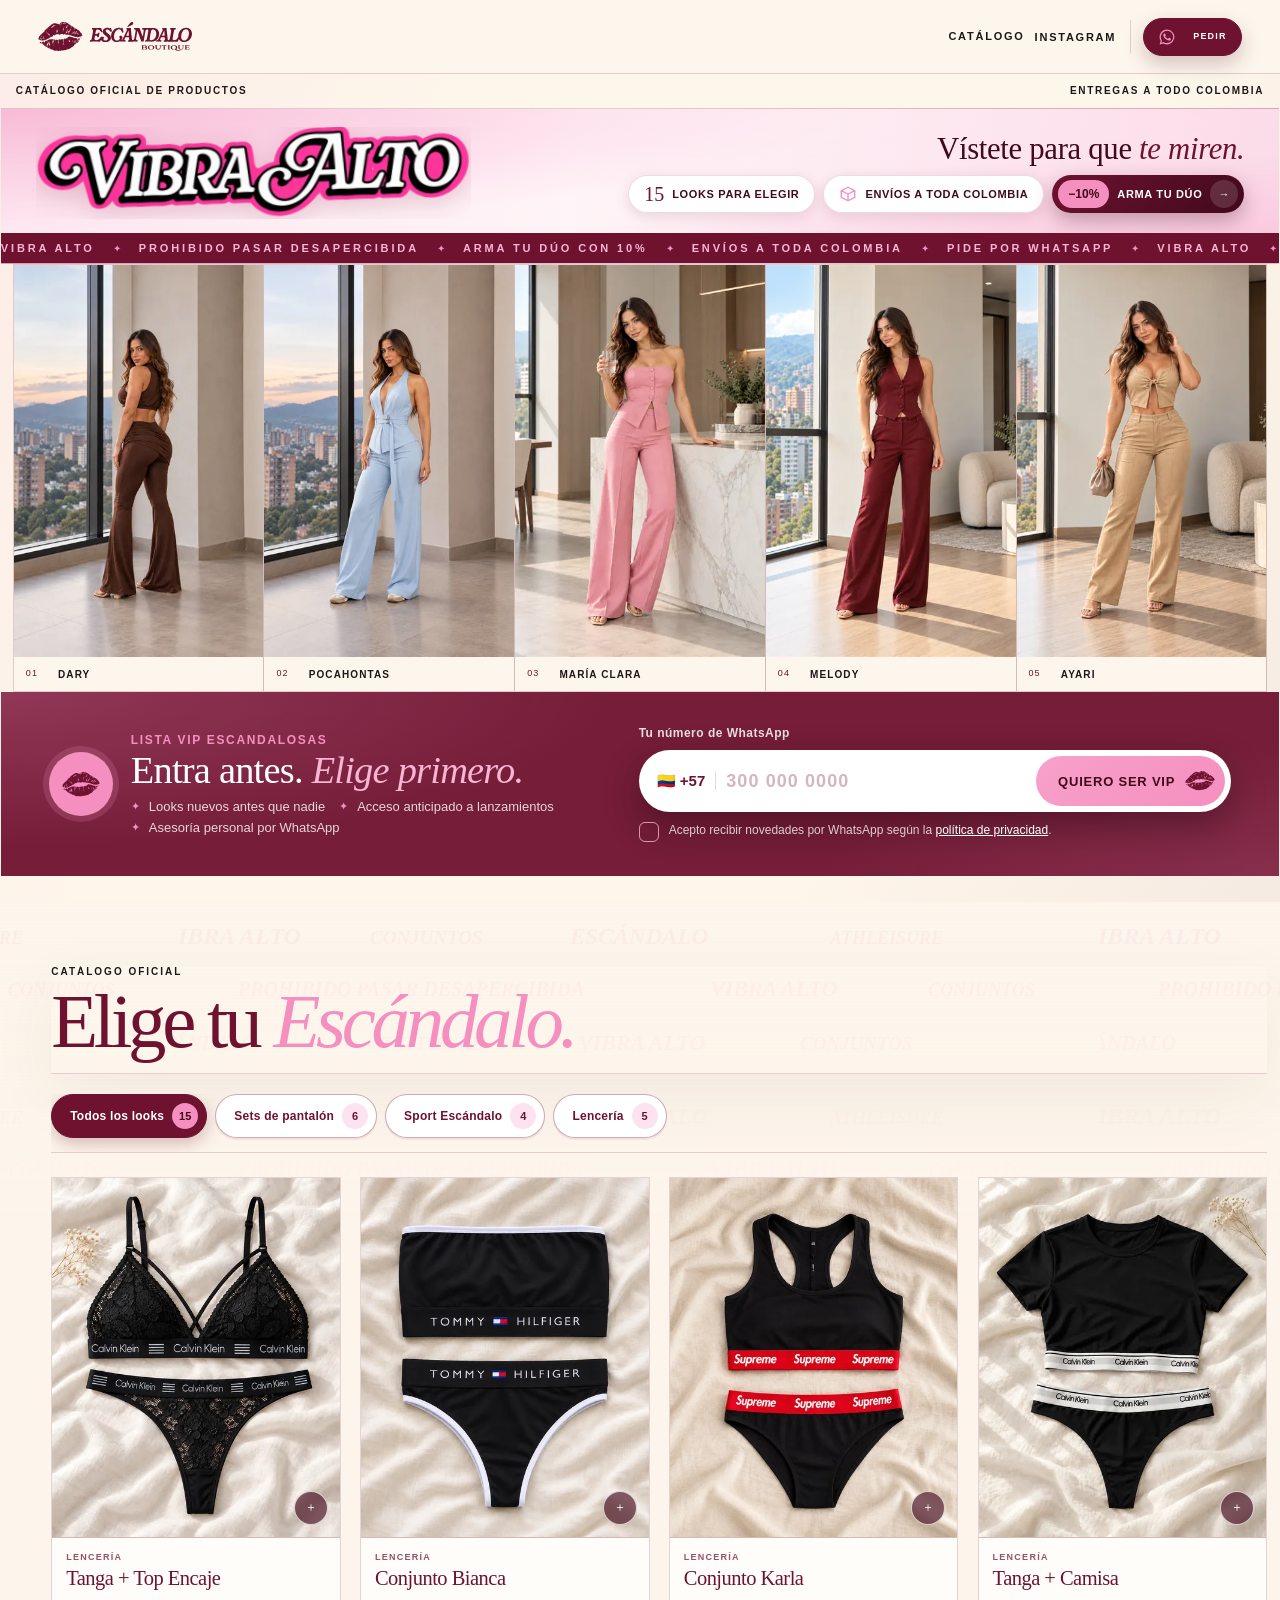
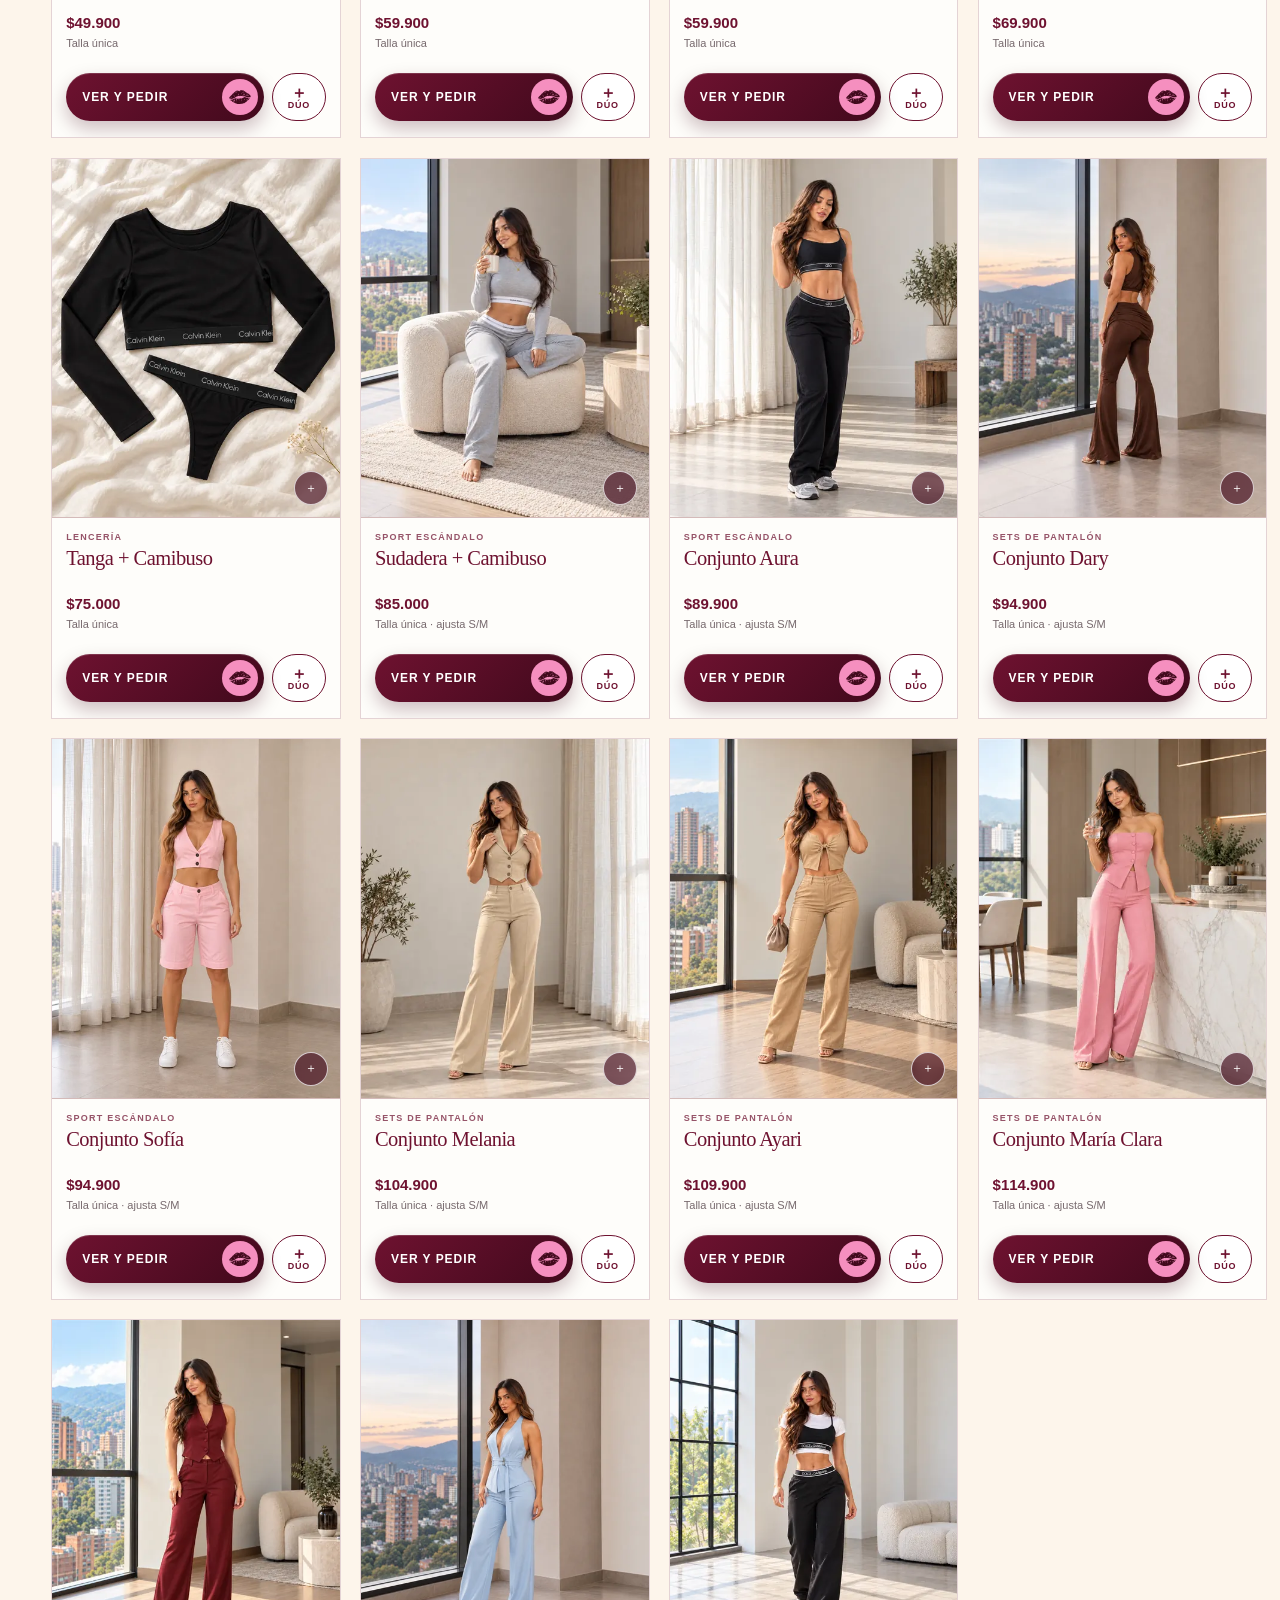
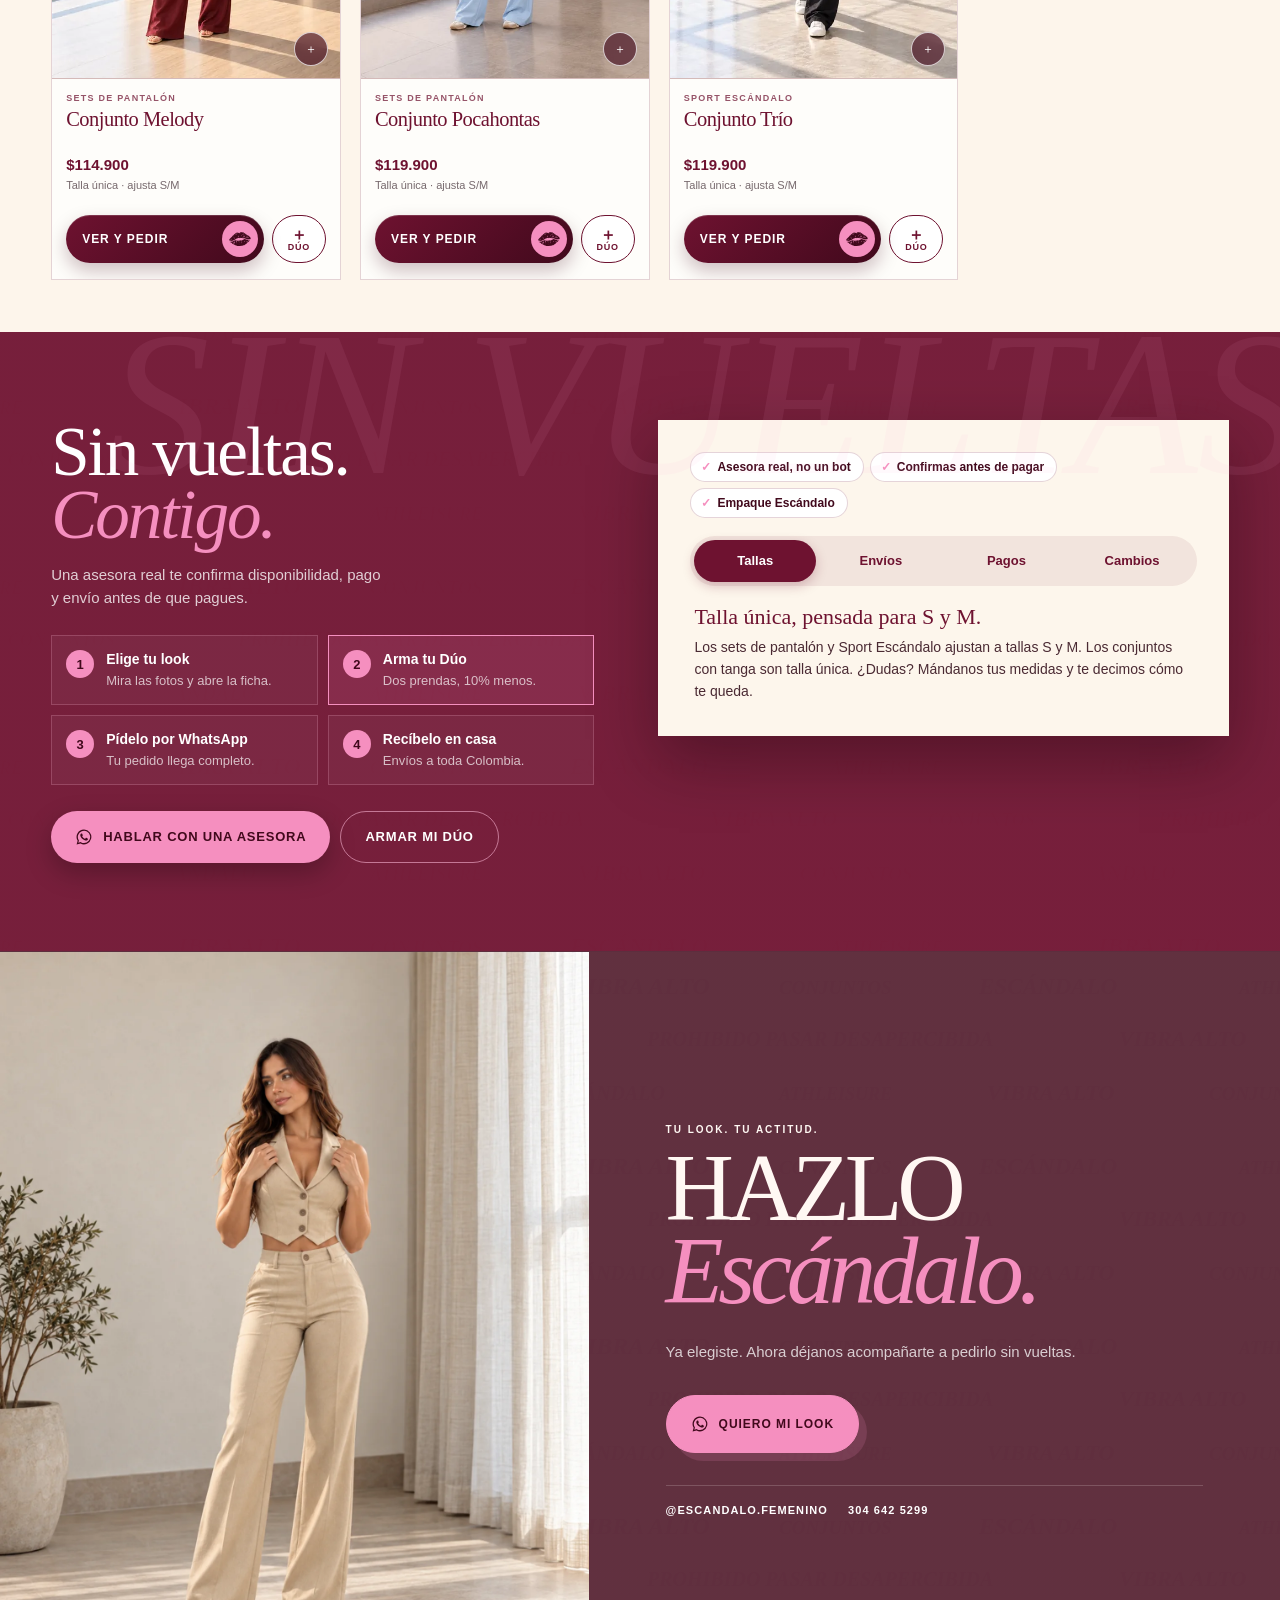
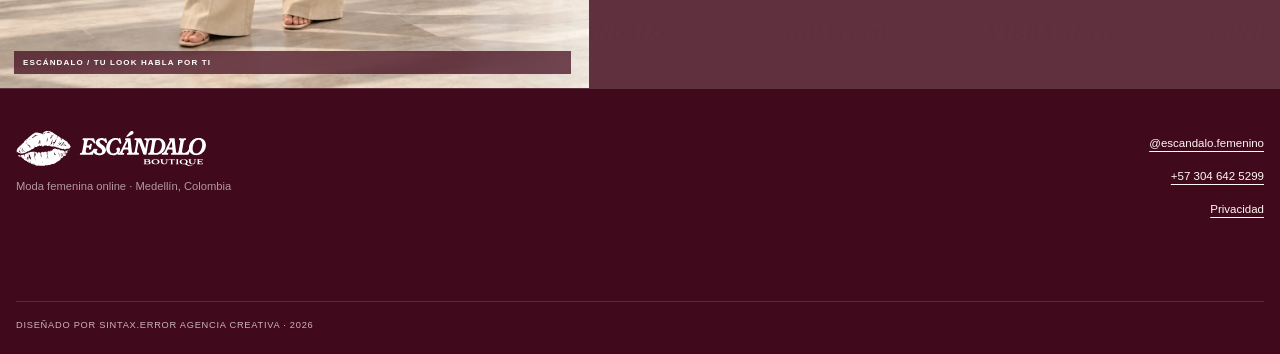
==== catalogo.html @ 5cac4b36 "VIP rediseñado + labios Escándalo con motion en los botones - Lista VIP: titular, beneficios, campo " ====
<!doctype html>
<html lang="es-CO">
<head>
  <meta charset="utf-8">
  <meta name="viewport" content="width=device-width, initial-scale=1">
  <meta name="theme-color" content="#6e1230">
  <meta name="description" content="Catálogo oficial de Escándalo Boutique: conjuntos, athleisure y lencería. Compra por WhatsApp en Colombia.">
  <meta property="og:title" content="Escándalo Boutique · Catálogo oficial">
  <meta property="og:description" content="Hazte notar. Explora el catálogo esencial de Escándalo y pide tu look por WhatsApp.">
  <meta property="og:image" content="https://catalogo-escandalo.netlify.app/assets/img/og-escandalo.jpg">
  <meta property="og:url" content="https://catalogo-escandalo.netlify.app/catalogo.html">
  <meta property="og:type" content="website">
  <title>Catálogo · Escándalo Boutique</title>
  <link rel="icon" href="assets/img/favicon.png" type="image/png">
  <link rel="preload" href="assets/img/products/esc-11-01-card.webp" as="image" type="image/webp" fetchpriority="high">
  <link rel="preload" href="assets/img/vibra-alto-cut-sm.webp" as="image" type="image/webp">
  <script>
    try {
      if (!matchMedia("(prefers-reduced-motion: reduce)").matches && !sessionStorage.getItem("escandalo_brand_intro_v8")) {
        document.documentElement.classList.add("brand-intro-ready");
      }
    } catch (_) {
      document.documentElement.classList.add("brand-intro-ready");
    }
  </script>
  <link rel="stylesheet" href="assets/css/styles.css?v=20261120d">
  <link rel="stylesheet" href="assets/css/catalog-rebuild.css?v=20261120f">
</head>
<body class="catalog-page catalog-rebuild">
  <a class="skip-link" href="#productos">Ir a los productos</a>

  <div class="brand-intro intro-v3" id="brandIntro">
    <span class="iv-panel iv-panel--top" aria-hidden="true"></span>
    <span class="iv-panel iv-panel--bottom" aria-hidden="true"></span>
    <div class="iv-stage" aria-hidden="true">
      <div class="iv-frame">
        <img src="assets/img/products/esc-11-01-card.webp" alt="" width="480" height="600">
        <img src="assets/img/products/esc-16-01-card.webp" alt="" width="480" height="600">
        <img src="assets/img/products/esc-24-01-card.webp" alt="" width="480" height="600">
        <img src="assets/img/products/esc-15-01-card.webp" alt="" width="480" height="600">
      </div>
      <p class="iv-words"><span>Vístete</span><span>para que</span><span>te miren.</span></p>
      <div class="iv-brand">
        <img class="iv-vibra" src="assets/img/vibra-alto-cut-sm.webp" alt="" width="924" height="196">
        <img class="iv-logo" src="assets/img/logo-horizontal-blanco.svg" alt="" width="180" height="34">
      </div>
      <span class="iv-flash"></span>
    </div>
    <button class="iv-skip" type="button">Saltar intro</button>
  </div>

  <header class="topbar" id="top">
    <a class="brand-link" href="#top" aria-label="Escándalo Boutique, volver arriba">
      <img src="assets/img/logo-horizontal-vino.svg" alt="Escándalo Boutique" width="180" height="60">
    </a>
    <nav class="topbar-actions" aria-label="Acciones principales">
      <a class="catalog-nav-link" href="#productos">Catálogo</a>
      <a class="instagram-link" href="https://www.instagram.com/escandalo.femenino/" target="_blank" rel="noopener" aria-label="Instagram de Escándalo Boutique">Instagram</a>
      <a class="button button--wine button--compact btn-pill" data-whatsapp="general" href="#"><svg class="wa-icon" viewBox="0 0 24 24" aria-hidden="true" focusable="false"><path fill="currentColor" d="M12.04 2a9.9 9.9 0 0 0-8.5 15l-1.4 5.1 5.2-1.4A9.9 9.9 0 1 0 12.04 2Zm0 18.1a8.2 8.2 0 0 1-4.2-1.15l-.3-.18-3.1.8.83-3-.2-.31a8.2 8.2 0 1 1 6.97 3.84Zm4.5-6.14c-.25-.12-1.46-.72-1.69-.8-.23-.08-.39-.12-.56.12-.16.25-.64.8-.79.97-.14.16-.29.18-.54.06a6.7 6.7 0 0 1-3.32-2.9c-.25-.43.25-.4.72-1.33.08-.16.04-.31-.02-.43-.06-.12-.56-1.34-.76-1.84-.2-.48-.4-.41-.56-.42h-.48a.92.92 0 0 0-.66.31 2.8 2.8 0 0 0-.87 2.08 4.85 4.85 0 0 0 1.02 2.58c.12.16 1.77 2.7 4.29 3.79 1.6.69 2.22.75 3.02.63.49-.07 1.46-.6 1.67-1.18.2-.58.2-1.07.14-1.18-.06-.1-.22-.16-.47-.28Z"/></svg><span>Pedir</span></a>
    </nav>
  </header>

  <main>
    <section class="catalog-hero" aria-labelledby="hero-title">
      <div class="catalog-hero-meta">
        <span>Catálogo oficial de productos</span>
        <span>Entregas a todo Colombia</span>
      </div>
      <div class="catalog-hero-title vibra-band">
        <h1 id="hero-title" class="hero-brand-title">
          <span class="sr-only">Vibra Alto</span>
          <img src="assets/img/vibra-alto-cut.webp" alt="" width="1848" height="392">
        </h1>
        <div class="vibra-band-copy">
          <p class="vibra-band-tagline">Vístete para que <em>te miren.</em></p>
          <ul class="vibra-band-chips" aria-label="Lo que encuentras aquí">
            <li><a href="#productos"><b>15</b> looks para elegir</a></li>
            <li><span class="chip-icon" aria-hidden="true">
              <svg viewBox="0 0 24 24"><path fill="none" stroke="currentColor" stroke-width="1.8" stroke-linejoin="round" d="M3 7.5 12 3l9 4.5v9L12 21l-9-4.5v-9Zm0 0 9 4.5m0 0 9-4.5M12 12v9"/></svg>
            </span>Envíos a toda Colombia</li>
            <li class="is-hot"><a href="#productos"><span class="chip-badge">−10%</span>Arma tu Dúo<span class="chip-arrow" aria-hidden="true">→</span></a></li>
          </ul>
        </div>
        <div class="vibra-ticker" aria-hidden="true">
          <div class="vibra-ticker-track">
            <span>Vibra alto</span><i>✦</i><span>Prohibido pasar desapercibida</span><i>✦</i><span>Arma tu Dúo con 10%</span><i>✦</i><span>Envíos a toda Colombia</span><i>✦</i><span>Pide por WhatsApp</span><i>✦</i>
            <span>Vibra alto</span><i>✦</i><span>Prohibido pasar desapercibida</span><i>✦</i><span>Arma tu Dúo con 10%</span><i>✦</i><span>Envíos a toda Colombia</span><i>✦</i><span>Pide por WhatsApp</span><i>✦</i>
          </div>
        </div>
      </div>
      <div class="catalog-hero-gallery" aria-label="Looks de Escándalo Boutique">
        <a class="hero-look" href="#productos" aria-label="Ver Conjunto Dary en el catálogo">
          <picture>
            <source srcset="assets/img/products/esc-11-01-card.webp" type="image/webp">
            <img src="assets/img/products/esc-11-01-card.jpg" alt="Modelo con conjunto Dary color chocolate" width="480" height="600" fetchpriority="high">
          </picture>
          <span><b>01</b> Dary</span>
        </a>
        <a class="hero-look" href="#productos" aria-label="Ver Conjunto Pocahontas en el catálogo">
          <picture>
            <source srcset="assets/img/products/esc-24-01-card.webp" type="image/webp">
            <img src="assets/img/products/esc-24-01-card.jpg" alt="Modelo con conjunto Pocahontas azul bebé" width="480" height="600" fetchpriority="high">
          </picture>
          <span><b>02</b> Pocahontas</span>
        </a>
        <a class="hero-look hero-look--focus" href="#productos" aria-label="Ver Conjunto María Clara en el catálogo">
          <picture>
            <source srcset="assets/img/products/esc-16-01-card.webp" type="image/webp">
            <img src="assets/img/products/esc-16-01-card.jpg" alt="Modelo con conjunto María Clara rosado" width="480" height="600">
          </picture>
          <span><b>03</b> María Clara</span>
        </a>
        <a class="hero-look" href="#productos" aria-label="Ver Conjunto Melody en el catálogo">
          <picture>
            <source srcset="assets/img/products/esc-15-01-card.webp" type="image/webp">
            <img src="assets/img/products/esc-15-01-card.jpg" alt="Modelo con conjunto Melody color vino" width="480" height="600">
          </picture>
          <span><b>04</b> Melody</span>
        </a>
        <a class="hero-look" href="#productos" aria-label="Ver Conjunto Ayari en el catálogo">
          <picture>
            <source srcset="assets/img/products/esc-14-01-card.webp" type="image/webp">
            <img src="assets/img/products/esc-14-01-card.jpg" alt="Modelo con conjunto Ayari color camel" width="480" height="600">
          </picture>
          <span><b>05</b> Ayari</span>
        </a>
      </div>
      <section class="hero-lead vip2" id="heroLead" aria-labelledby="heroLeadTitle" hidden>
        <div class="vip2-copy">
          <span class="vip2-mark" aria-hidden="true"><svg class="kiss" viewBox="0 0 1230 789" aria-hidden="true" focusable="false"><use class="lip-up" href="#lab-up"/><use class="lip-low" href="#lab-low"/></svg></span>
          <div>
            <p class="vip2-kicker">Lista VIP Escandalosas</p>
            <h2 id="heroLeadTitle" class="vip2-title">Entra antes. <em>Elige primero.</em></h2>
            <ul class="vip2-benefits" aria-label="Beneficios del acceso VIP">
              <li>Looks nuevos antes que nadie</li>
              <li>Acceso anticipado a lanzamientos</li>
              <li>Asesoría personal por WhatsApp</li>
            </ul>
          </div>
        </div>
        <form id="catalogLeadForm" class="vip2-form" novalidate>
          <label class="vip2-label" for="catalogPhone">Tu número de WhatsApp</label>
          <div class="vip2-field">
            <span class="vip2-prefix" aria-hidden="true">🇨🇴 +57</span>
            <input id="catalogPhone" type="tel" inputmode="numeric" autocomplete="tel-national" maxlength="12" placeholder="300 000 0000" aria-describedby="catalogLeadError" required>
            <button class="vip2-submit" type="submit"><span>Quiero ser VIP</span><svg class="kiss" viewBox="0 0 1230 789" aria-hidden="true" focusable="false"><use class="lip-up" href="#lab-up"/><use class="lip-low" href="#lab-low"/></svg></button>
          </div>
          <label class="vip2-consent">
            <input type="checkbox" id="catalogConsent" required>
            <span class="vip2-check" aria-hidden="true"></span>
            <span>Acepto recibir novedades por WhatsApp según la <a href="privacidad.html">política de privacidad</a>.</span>
          </label>
          <p class="vip2-error" id="catalogLeadError" role="alert"></p>
        </form>
        <div class="vip2-done" hidden>
          <span class="vip2-mark" aria-hidden="true"><svg class="kiss" viewBox="0 0 1230 789" aria-hidden="true" focusable="false"><use class="lip-up" href="#lab-up"/><use class="lip-low" href="#lab-low"/></svg></span>
          <p><strong>Ya estás en la lista VIP.</strong> Te escribimos por WhatsApp cuando llegue lo nuevo.</p>
        </div>
      </section>
      <div class="catalog-hero-footer" id="heroRegisteredMeta">
        <span>15 looks disponibles</span>
        <a href="#productos">Elige tu Escándalo <span aria-hidden="true">↓</span></a>
      </div>
    </section>

    <section class="shop-section" id="productos" aria-labelledby="products-title">
      <header class="section-heading reveal">
        <div>
          <p class="eyebrow eyebrow--wine">Catálogo oficial</p>
          <h2 id="products-title" class="shop-title">Elige tu <em>Escándalo.</em></h2>
        </div>
      </header>

      <div class="filters" id="filters" role="group" aria-label="Filtrar productos">
        <button class="filter is-active" type="button" data-filter="all" aria-pressed="true">Todos los looks</button>
        <button class="filter" type="button" data-filter="pantalon" aria-pressed="false">Sets de pantalón</button>
        <button class="filter" type="button" data-filter="athleisure" aria-pressed="false">Sport Escándalo</button>
        <button class="filter" type="button" data-filter="sexys" aria-pressed="false">Lencería</button>
      </div>

      <div class="product-grid" id="productGrid" aria-live="polite"></div>
    </section>

    <section class="trust-section trust-v3" aria-labelledby="trust-title">
      <div class="tv3-intro reveal">
        <h2 id="trust-title">Sin vueltas.<br><em>Contigo.</em></h2>
        <p>Una asesora real te confirma disponibilidad, pago y envío antes de que pagues.</p>
        <ol class="tv3-steps" aria-label="Así compras">
          <li><b>1</b><span><strong>Elige tu look</strong>Mira las fotos y abre la ficha.</span></li>
          <li class="is-duo"><b>2</b><span><strong>Arma tu Dúo</strong>Dos prendas, 10% menos.</span></li>
          <li><b>3</b><span><strong>Pídelo por WhatsApp</strong>Tu pedido llega completo.</span></li>
          <li><b>4</b><span><strong>Recíbelo en casa</strong>Envíos a toda Colombia.</span></li>
        </ol>
        <div class="tv3-cta">
          <a class="cta-whatsapp" data-whatsapp="general" href="#">
            <svg class="wa-icon" viewBox="0 0 24 24" aria-hidden="true" focusable="false"><path fill="currentColor" d="M12.04 2a9.9 9.9 0 0 0-8.5 15l-1.4 5.1 5.2-1.4A9.9 9.9 0 1 0 12.04 2Zm0 18.1a8.2 8.2 0 0 1-4.2-1.15l-.3-.18-3.1.8.83-3-.2-.31a8.2 8.2 0 1 1 6.97 3.84Zm4.5-6.14c-.25-.12-1.46-.72-1.69-.8-.23-.08-.39-.12-.56.12-.16.25-.64.8-.79.97-.14.16-.29.18-.54.06a6.7 6.7 0 0 1-3.32-2.9c-.25-.43.25-.4.72-1.33.08-.16.04-.31-.02-.43-.06-.12-.56-1.34-.76-1.84-.2-.48-.4-.41-.56-.42h-.48a.92.92 0 0 0-.66.31 2.8 2.8 0 0 0-.87 2.08 4.85 4.85 0 0 0 1.02 2.58c.12.16 1.77 2.7 4.29 3.79 1.6.69 2.22.75 3.02.63.49-.07 1.46-.6 1.67-1.18.2-.58.2-1.07.14-1.18-.06-.1-.22-.16-.47-.28Z"/></svg>
            <span>Hablar con una asesora</span>
          </a>
          <a class="cta-ghost" href="#productos">Armar mi Dúo</a>
        </div>
      </div>

      <div class="tv3-help reveal">
        <ul class="tv3-promises" aria-label="Lo que te prometemos">
          <li>Asesora real, no un bot</li>
          <li>Confirmas antes de pagar</li>
          <li>Empaque Escándalo</li>
        </ul>
        <div class="tv3-tabs" role="tablist" aria-label="Preguntas frecuentes">
          <button type="button" role="tab" id="tab-talla" aria-controls="panel-talla" aria-selected="true" data-trust-tab>Tallas</button>
          <button type="button" role="tab" id="tab-envio" aria-controls="panel-envio" aria-selected="false" data-trust-tab>Envíos</button>
          <button type="button" role="tab" id="tab-pago" aria-controls="panel-pago" aria-selected="false" data-trust-tab>Pagos</button>
          <button type="button" role="tab" id="tab-cambio" aria-controls="panel-cambio" aria-selected="false" data-trust-tab>Cambios</button>
        </div>
        <div class="tv3-panel" role="tabpanel" id="panel-talla" aria-labelledby="tab-talla">
          <strong>Talla única, pensada para S y M.</strong>
          <p>Los sets de pantalón y Sport Escándalo ajustan a tallas S y M. Los conjuntos con tanga son talla única. ¿Dudas? Mándanos tus medidas y te decimos cómo te queda.</p>
        </div>
        <div class="tv3-panel" role="tabpanel" id="panel-envio" aria-labelledby="tab-envio" hidden>
          <strong>Enviamos a toda Colombia.</strong>
          <p>El envío lo paga la clienta y depende de tu ciudad. Te damos el valor exacto antes de confirmar el pedido.</p>
        </div>
        <div class="tv3-panel" role="tabpanel" id="panel-pago" aria-labelledby="tab-pago" hidden>
          <strong>Pagas cuando todo está claro.</strong>
          <p>Al confirmar tu pedido te enviamos por WhatsApp las formas de pago disponibles. No pagas nada antes.</p>
        </div>
        <div class="tv3-panel" role="tabpanel" id="panel-cambio" aria-labelledby="tab-cambio" hidden>
          <strong>Sí, puedes cambiar.</strong>
          <p>Los vestidos de baño y la ropa íntima, por higiene, solo tienen cambio por defecto de fábrica.</p>
        </div>
      </div>
    </section>

    <section class="closing-section" aria-labelledby="closing-title">
      <figure class="closing-image reveal">
        <picture>
          <source srcset="assets/img/products/esc-12-01.webp" type="image/webp">
          <img src="assets/img/products/esc-12-01.jpg" alt="Modelo con conjunto Melania beige" width="1400" height="1750" loading="lazy">
        </picture>
        <figcaption>Escándalo / Tu look habla por ti</figcaption>
      </figure>
      <div class="closing-copy reveal">
        <p class="eyebrow">Tu look. Tu actitud.</p>
        <h2 id="closing-title">Hazlo<br><em>Escándalo.</em></h2>
        <p>Ya elegiste. Ahora déjanos acompañarte a pedirlo sin vueltas.</p>
        <a class="button button--cream btn-pill" data-whatsapp="general" href="#"><svg class="wa-icon" viewBox="0 0 24 24" aria-hidden="true" focusable="false"><path fill="currentColor" d="M12.04 2a9.9 9.9 0 0 0-8.5 15l-1.4 5.1 5.2-1.4A9.9 9.9 0 1 0 12.04 2Zm0 18.1a8.2 8.2 0 0 1-4.2-1.15l-.3-.18-3.1.8.83-3-.2-.31a8.2 8.2 0 1 1 6.97 3.84Zm4.5-6.14c-.25-.12-1.46-.72-1.69-.8-.23-.08-.39-.12-.56.12-.16.25-.64.8-.79.97-.14.16-.29.18-.54.06a6.7 6.7 0 0 1-3.32-2.9c-.25-.43.25-.4.72-1.33.08-.16.04-.31-.02-.43-.06-.12-.56-1.34-.76-1.84-.2-.48-.4-.41-.56-.42h-.48a.92.92 0 0 0-.66.31 2.8 2.8 0 0 0-.87 2.08 4.85 4.85 0 0 0 1.02 2.58c.12.16 1.77 2.7 4.29 3.79 1.6.69 2.22.75 3.02.63.49-.07 1.46-.6 1.67-1.18.2-.58.2-1.07.14-1.18-.06-.1-.22-.16-.47-.28Z"/></svg><span>Quiero mi look</span></a>
        <div class="closing-contact">
          <a href="https://www.instagram.com/escandalo.femenino/" target="_blank" rel="noopener">@escandalo.femenino</a>
          <a data-whatsapp="general" href="#">304 642 5299</a>
        </div>
      </div>
    </section>
  </main>

  <footer class="site-footer">
    <div class="footer-brand">
      <img src="assets/img/logo-horizontal-blanco.svg" alt="Escándalo Boutique" width="220" height="74" loading="lazy">
      <p>Moda femenina online · Medellín, Colombia</p>
    </div>
    <div class="footer-links">
      <a href="https://www.instagram.com/escandalo.femenino/" target="_blank" rel="noopener">@escandalo.femenino</a>
      <a data-whatsapp="general" href="#">+57 304 642 5299</a>
      <a href="privacidad.html">Privacidad</a>
    </div>
    <p class="footer-credit">Diseñado por Sintax.Error Agencia Creativa · 2026</p>
  </footer>

  <dialog class="product-dialog" id="productDialog" aria-labelledby="dialogTitle">
    <button class="dialog-close" type="button" data-close-dialog aria-label="Cerrar ficha">×</button>
    <div id="dialogContent"></div>
  </dialog>

  <div class="toast" id="toast" role="status" aria-live="polite"></div>

  <script src="assets/js/productos.js?v=20261120f"></script>
  <script src="assets/js/app.js?v=20261120f"></script>
</body>
</html>
---- assets/css/styles.css ----
:root {
  --pink: #f58fbf;
  --pink-soft: #f9b5d3;
  --wine: #6e1230;
  --wine-dark: #3f071b;
  --cream: #fff8f3;
  --paper: #f5ede7;
  --gray: #cfcfd3;
  --ink: #251018;
  --white: #fff;
  --serif: Didot, "Bodoni MT", "Times New Roman", Georgia, serif;
  --sans: "Helvetica Neue", Helvetica, Arial, sans-serif;
  --page: min(1280px, calc(100vw - 32px));
  --ease: cubic-bezier(.2, .75, .25, 1);
}

* {
  box-sizing: border-box;
}

html {
  scroll-behavior: smooth;
}

body {
  margin: 0;
  background: var(--cream);
  color: var(--ink);
  font-family: var(--sans);
  -webkit-font-smoothing: antialiased;
}

body.is-locked {
  overflow: hidden;
}

img {
  display: block;
  max-width: 100%;
}

button,
input {
  font: inherit;
}

button,
a {
  -webkit-tap-highlight-color: transparent;
}

a {
  color: inherit;
}

:focus-visible {
  outline: 3px solid var(--pink);
  outline-offset: 3px;
}

[hidden] {
  display: none !important;
}

.skip-link {
  position: fixed;
  z-index: 1000;
  top: 10px;
  left: 10px;
  padding: 10px 14px;
  transform: translateY(-150%);
  background: var(--cream);
  color: var(--wine);
  font-weight: 700;
}

.skip-link:focus {
  transform: translateY(0);
}

.eyebrow {
  margin: 0 0 14px;
  font-size: .7rem;
  font-weight: 700;
  letter-spacing: .18em;
  text-transform: uppercase;
}

.eyebrow--wine {
  color: var(--wine);
}

.button {
  display: inline-flex;
  min-height: 48px;
  align-items: center;
  justify-content: center;
  gap: 14px;
  border: 1px solid transparent;
  padding: 12px 20px;
  cursor: pointer;
  font-size: .78rem;
  font-weight: 700;
  letter-spacing: .08em;
  line-height: 1;
  text-decoration: none;
  text-transform: uppercase;
  transition: transform .25s var(--ease), background-color .25s var(--ease), color .25s var(--ease);
}

.button:hover {
  transform: translateY(-2px);
}

.button:active {
  transform: translateY(0) scale(.98);
}

.button:disabled {
  cursor: not-allowed;
  opacity: .5;
  transform: none;
}

.button--wine {
  background: var(--wine);
  color: var(--cream);
}

.button--wine:hover {
  background: var(--wine-dark);
}

.button--cream {
  background: var(--cream);
  color: var(--wine);
}

.button--compact {
  min-height: 42px;
  padding: 10px 16px;
  font-size: .68rem;
}

.button--wide {
  width: 100%;
}

.order-button {
  position: relative;
  display: grid;
  min-height: 50px;
  grid-template-columns: minmax(0, 1fr) 42px;
  gap: 0;
  border-color: var(--wine);
  padding: 0 0 0 14px;
  overflow: hidden;
  touch-action: manipulation;
  font-size: .66rem;
  isolation: isolate;
}

.order-button::before {
  position: absolute;
  z-index: -1;
  inset: 0;
  background: #ff3c98;
  content: "";
  transform: translateX(-101%);
  transition: transform 240ms cubic-bezier(.22, 1, .36, 1);
}

.order-button > span:first-child {
  text-align: left;
}

.order-button-icon {
  display: grid;
  height: 100%;
  place-items: center;
  border-left: 1px solid rgba(255, 248, 243, .28);
  background: rgba(255, 255, 255, .08);
  font-size: 1rem;
  transition: transform 150ms cubic-bezier(.22, 1, .36, 1), background-color 200ms ease;
}

.order-button:active {
  transform: scale(.985);
}

.order-button--dialog {
  min-height: 56px;
  padding-left: 20px;
  font-size: .72rem;
}

@media (hover: hover) and (pointer: fine) {
  .order-button:hover {
    background: var(--wine);
    color: var(--wine-dark);
    transform: translateY(-2px);
  }

  .order-button:hover::before {
    transform: translateX(0);
  }

  .order-button:hover .order-button-icon {
    background: var(--cream);
    transform: translate(2px, -2px);
  }
}

/* HyperFrames-inspired brand entrance — build, breathe, editorial wipe */
.brand-intro {
  position: fixed;
  z-index: 120;
  inset: 0;
  display: none;
  place-items: center;
  overflow: hidden;
  background: #fff8f3;
  color: #6e1230;
}

.brand-intro-ready .brand-intro {
  display: grid;
}

.brand-intro::before {
  position: absolute;
  top: 0;
  bottom: 0;
  left: 0;
  width: clamp(12px, 4vw, 64px);
  background: #6e1230;
  content: "";
  transform: scaleY(0);
  transform-origin: top;
  transition: transform 480ms cubic-bezier(.16, 1, .3, 1) 120ms;
}

.brand-intro-ghost {
  position: absolute;
  right: -.05em;
  bottom: -.22em;
  color: rgba(245, 143, 191, .16);
  font-family: var(--serif);
  font-size: clamp(7rem, 22vw, 22rem);
  font-weight: 500;
  letter-spacing: -.08em;
  line-height: .75;
  text-transform: uppercase;
  transform: translateX(5%);
  transition: transform 900ms cubic-bezier(.16, 1, .3, 1) 180ms;
}

.brand-intro-inner {
  position: relative;
  z-index: 2;
  display: grid;
  width: min(920px, calc(100vw - 96px));
  justify-items: start;
}

.brand-intro-meta {
  display: flex;
  width: 100%;
  justify-content: space-between;
  opacity: 0;
  font-size: .58rem;
  font-weight: 700;
  letter-spacing: .18em;
  text-transform: uppercase;
  transform: translateY(-12px);
  transition: opacity 300ms ease-out 170ms, transform 420ms cubic-bezier(.16, 1, .3, 1) 170ms;
}

.brand-intro-rule {
  display: block;
  width: 100%;
  height: 1px;
  margin: 14px 0 28px;
  background: rgba(110, 18, 48, .4);
  transform: scaleX(0);
  transform-origin: left;
  transition: transform 620ms cubic-bezier(.16, 1, .3, 1) 220ms;
}

.brand-intro-logo {
  width: clamp(150px, 18vw, 220px);
  opacity: 0;
  transform: translateX(-28px);
  transition: opacity 360ms ease-out 260ms, transform 560ms cubic-bezier(.16, 1, .3, 1) 260ms;
}

.brand-intro-statement {
  width: min(820px, 88vw);
  height: clamp(86px, 15vw, 180px);
  margin-top: 4px;
  object-fit: cover;
  object-position: center;
  filter: blur(12px);
  mix-blend-mode: multiply;
  opacity: 0;
  transform: scale(1.06);
  transition: filter 700ms cubic-bezier(.22, 1, .36, 1) 300ms, opacity 420ms ease-out 300ms, transform 800ms cubic-bezier(.16, 1, .3, 1) 300ms;
}

.brand-intro-inner p {
  margin: -4px 0 0;
  opacity: 0;
  font-size: .66rem;
  font-weight: 700;
  letter-spacing: .16em;
  text-transform: uppercase;
  transform: translateX(24px);
  transition: opacity 320ms ease-out 500ms, transform 520ms cubic-bezier(.16, 1, .3, 1) 500ms;
}

.brand-intro-curtain {
  position: absolute;
  z-index: 4;
  inset: 0;
  background: #6e1230;
  transform: translateY(100%);
}

.brand-intro.is-active::before {
  transform: scaleY(1);
}

.brand-intro.is-active .brand-intro-ghost,
.brand-intro.is-active .brand-intro-logo,
.brand-intro.is-active .brand-intro-inner p,
.brand-intro.is-active .brand-intro-meta {
  opacity: 1;
  transform: none;
}

.brand-intro.is-active .brand-intro-rule {
  transform: scaleX(1);
}

.brand-intro.is-active .brand-intro-statement {
  filter: blur(0);
  opacity: 1;
  transform: none;
}

.brand-intro.is-leaving {
  pointer-events: none;
  animation: brand-intro-page-reveal 540ms cubic-bezier(.76, 0, .24, 1) 220ms forwards;
}

.brand-intro.is-leaving .brand-intro-curtain {
  animation: brand-intro-cover 220ms cubic-bezier(.76, 0, .24, 1) forwards;
}

body.has-brand-intro {
  overflow: hidden;
}

@keyframes brand-intro-cover {
  to { transform: translateY(0); }
}

@keyframes brand-intro-page-reveal {
  to { transform: translateY(-100%); }
}

.text-button,
.text-link {
  border: 0;
  padding: 0;
  background: none;
  color: inherit;
  cursor: pointer;
  font-size: .78rem;
  text-underline-offset: 4px;
}

.text-button:hover,
.text-link:hover {
  text-decoration: underline;
}

/* Registration */
.gate-page {
  background: var(--wine-dark);
  color: var(--cream);
}

.gate-shell {
  position: relative;
  display: grid;
  min-height: 100svh;
  grid-template-rows: auto 1fr auto;
  isolation: isolate;
  overflow: hidden;
}

.gate-backdrop,
.gate-wash {
  position: absolute;
  z-index: -2;
  inset: 0;
}

.gate-backdrop img {
  width: 100%;
  height: 100%;
  object-fit: cover;
  object-position: 55% center;
}

.gate-wash {
  z-index: -1;
  background:
    linear-gradient(90deg, rgba(49, 4, 20, .94) 0%, rgba(71, 8, 31, .8) 45%, rgba(67, 7, 29, .3) 100%),
    linear-gradient(0deg, rgba(28, 2, 11, .6), transparent 55%);
}

.gate-header,
.gate-footer {
  display: flex;
  width: var(--page);
  align-items: center;
  justify-content: space-between;
  margin: 0 auto;
}

.gate-header {
  padding: 20px 0;
}

.gate-header img {
  width: 174px;
  height: auto;
}

.gate-whatsapp,
.catalog-preview-link {
  font-size: .7rem;
  font-weight: 700;
  letter-spacing: .12em;
  text-decoration-thickness: 1px;
  text-underline-offset: 6px;
  text-transform: uppercase;
}

.gate-content {
  width: min(620px, calc(100vw - 32px));
  align-self: center;
  margin: 24px auto 48px max(16px, calc((100vw - 1280px) / 2));
}

.gate-content h1 {
  max-width: 590px;
  margin: 0;
  font-family: var(--serif);
  font-size: clamp(3.5rem, 8vw, 7.5rem);
  font-weight: 500;
  letter-spacing: -.055em;
  line-height: .75;
}

.gate-content h1 em {
  color: var(--pink-soft);
  font-weight: 500;
}

.gate-lede {
  max-width: 460px;
  margin: 24px 0 28px;
  color: rgba(255, 248, 243, .82);
  font-size: .95rem;
  line-height: 1.6;
}

.lead-form {
  width: min(430px, 100%);
}

.lead-step > label:first-child,
.lead-step > label:first-child span {
  display: flex;
  justify-content: space-between;
  margin: 0 0 8px;
  font-size: .73rem;
  font-weight: 700;
  letter-spacing: .1em;
  text-transform: uppercase;
}

.lead-step > label:first-child span {
  display: inline;
  color: rgba(255, 248, 243, .6);
  font-size: .62rem;
}

.phone-field {
  display: grid;
  min-height: 58px;
  grid-template-columns: auto 1fr;
  align-items: center;
  border: 1px solid rgba(255, 248, 243, .45);
  background: rgba(40, 3, 16, .42);
  transition: border-color .2s ease, background-color .2s ease;
}

.phone-field:focus-within {
  border-color: var(--pink-soft);
  background: rgba(40, 3, 16, .7);
}

.phone-field span {
  padding: 0 14px 0 18px;
  border-right: 1px solid rgba(255, 248, 243, .3);
  color: var(--pink-soft);
  font-weight: 700;
}

.phone-field input,
.text-field {
  width: 100%;
  min-height: 56px;
  border: 0;
  padding: 0 18px;
  outline: 0;
  background: transparent;
  color: var(--cream);
  font-size: 1rem;
}

.phone-field input::placeholder,
.text-field::placeholder {
  color: rgba(255, 248, 243, .5);
}

.lead-step small {
  display: block;
  margin-top: 7px;
  color: rgba(255, 248, 243, .6);
  font-size: .69rem;
}

.text-field {
  margin-bottom: 14px;
  border: 1px solid rgba(255, 248, 243, .45);
  background: rgba(40, 3, 16, .42);
}

.consent-field {
  display: grid;
  grid-template-columns: 20px 1fr;
  gap: 10px;
  align-items: start;
  margin: 18px 0 0;
  cursor: pointer;
  color: rgba(255, 248, 243, .78);
  font-size: .7rem;
  line-height: 1.45;
}

.consent-field input {
  width: 18px;
  height: 18px;
  margin: 1px 0 0;
  accent-color: var(--pink);
}

.consent-field a {
  text-underline-offset: 3px;
}

.field-error {
  min-height: 17px;
  margin: 5px 0 8px;
  color: #ffc4d8;
  font-size: .72rem;
}

.lead-step .text-button {
  display: block;
  margin: 14px auto 0;
  color: rgba(255, 248, 243, .75);
}

.catalog-preview-link {
  display: inline-block;
  margin-top: 20px;
  color: rgba(255, 248, 243, .72);
}

.gate-footer {
  padding: 18px 0;
  border-top: 1px solid rgba(255, 248, 243, .18);
  color: rgba(255, 248, 243, .66);
  font-size: .65rem;
  letter-spacing: .12em;
  text-transform: uppercase;
}

.gate-footer a {
  text-decoration: none;
}

/* Catalog header */
.topbar {
  position: sticky;
  z-index: 40;
  top: 0;
  display: flex;
  height: 66px;
  align-items: center;
  justify-content: space-between;
  border-bottom: 1px solid rgba(110, 18, 48, .12);
  padding: 0 max(16px, calc((100vw - 1280px) / 2));
  background: rgba(255, 248, 243, .94);
}

.brand-link img {
  width: 148px;
  height: auto;
}

.topbar-actions {
  display: flex;
  align-items: center;
  gap: 20px;
}

.instagram-link {
  font-size: .68rem;
  font-weight: 700;
  letter-spacing: .1em;
  text-decoration: none;
  text-transform: uppercase;
}

/* Hero */
.catalog-hero {
  position: relative;
  min-height: calc(100svh - 66px);
  color: var(--cream);
  isolation: isolate;
  overflow: hidden;
}

.catalog-hero-media,
.catalog-hero-overlay {
  position: absolute;
  z-index: -2;
  inset: 0;
}

.catalog-hero-media img {
  width: 100%;
  height: 100%;
  object-fit: cover;
  object-position: 50% 32%;
}

.catalog-hero-overlay {
  z-index: -1;
  background:
    linear-gradient(90deg, rgba(47, 3, 17, .92) 0%, rgba(71, 8, 31, .68) 42%, rgba(22, 2, 9, .12) 73%),
    linear-gradient(0deg, rgba(32, 3, 13, .68) 0%, transparent 46%);
}

.catalog-hero-copy {
  display: flex;
  width: var(--page);
  min-height: calc(100svh - 66px);
  flex-direction: column;
  justify-content: center;
  margin: 0 auto;
  padding: 60px 0 80px;
}

.catalog-hero-copy h1 {
  margin: 0;
  font-family: var(--serif);
  font-size: clamp(5.5rem, 14vw, 12rem);
  font-weight: 500;
  letter-spacing: -.07em;
  line-height: .58;
  text-transform: uppercase;
}

.catalog-hero-copy h1 em {
  margin-left: .3em;
  color: var(--pink-soft);
  font-weight: 500;
  text-transform: none;
}

.catalog-hero-copy > p:not(.eyebrow) {
  max-width: 430px;
  margin: 44px 0 24px;
  color: rgba(255, 248, 243, .82);
  font-size: .94rem;
  line-height: 1.65;
}

.hero-scroll {
  display: inline-flex;
  width: fit-content;
  align-items: center;
  gap: 14px;
  padding-bottom: 7px;
  border-bottom: 1px solid rgba(255, 248, 243, .55);
  font-size: .7rem;
  font-weight: 700;
  letter-spacing: .12em;
  text-decoration: none;
  text-transform: uppercase;
}

.hero-rail {
  position: absolute;
  right: 20px;
  bottom: 90px;
  margin: 0;
  font-size: .58rem;
  font-weight: 700;
  letter-spacing: .18em;
  text-transform: uppercase;
  transform: rotate(90deg) translateX(100%);
  transform-origin: right bottom;
}

/* Shop */
.shop-section {
  padding: clamp(72px, 10vw, 140px) 0;
}

.section-heading {
  display: flex;
  width: var(--page);
  align-items: end;
  justify-content: space-between;
  gap: 32px;
  margin: 0 auto 40px;
}

.section-heading h2,
.manifesto h2,
.vip-section h2 {
  margin: 0;
  color: var(--wine);
  font-family: var(--serif);
  font-size: clamp(3rem, 7vw, 6.5rem);
  font-weight: 500;
  letter-spacing: -.05em;
  line-height: .82;
}

.section-heading > p {
  margin: 0;
  color: #6f5d64;
  font-size: .78rem;
}

.filters {
  display: flex;
  width: var(--page);
  gap: 8px;
  margin: 0 auto 34px;
  padding-bottom: 4px;
  overflow-x: auto;
  scrollbar-width: none;
}

.filters::-webkit-scrollbar {
  display: none;
}

.filter {
  min-height: 44px;
  flex: 0 0 auto;
  border: 1px solid rgba(110, 18, 48, .28);
  border-radius: 999px;
  padding: 10px 17px;
  background: transparent;
  color: var(--wine);
  cursor: pointer;
  font-size: .68rem;
  font-weight: 700;
  letter-spacing: .05em;
  transition: background-color .2s ease, color .2s ease;
}

.filter.is-active,
.filter:hover {
  background: var(--wine);
  color: var(--cream);
}

.product-grid {
  display: grid;
  width: var(--page);
  grid-template-columns: repeat(2, minmax(0, 1fr));
  gap: 34px 10px;
  margin: 0 auto;
}

.product-card {
  min-width: 0;
}

.product-media {
  position: relative;
  width: 100%;
  aspect-ratio: 4 / 5;
  border: 0;
  padding: 0;
  overflow: hidden;
  background: #e7deda;
  cursor: zoom-in;
}

.product-media picture,
.product-media img {
  position: absolute;
  inset: 0;
  width: 100%;
  height: 100%;
}

.product-media img {
  object-fit: cover;
  transition: opacity .45s var(--ease), transform .65s var(--ease);
}

.product-media .product-image--secondary {
  opacity: 0;
}

.product-media.is-hovered .product-image--primary,
.product-media.is-flipped .product-image--primary {
  opacity: 0;
}

.product-media.is-hovered .product-image--secondary,
.product-media.is-flipped .product-image--secondary {
  opacity: 1;
}

.product-media.is-hovered img {
  transform: scale(1.025);
}

.product-tag {
  position: absolute;
  z-index: 2;
  top: 10px;
  left: 10px;
  padding: 7px 9px;
  background: var(--cream);
  color: var(--wine);
  font-size: .56rem;
  font-weight: 700;
  letter-spacing: .09em;
  text-transform: uppercase;
}

.image-hint {
  position: absolute;
  z-index: 2;
  right: 9px;
  bottom: 9px;
  display: grid;
  width: 27px;
  height: 27px;
  place-items: center;
  border-radius: 50%;
  background: rgba(255, 248, 243, .9);
  color: var(--wine);
  font-size: .78rem;
}

.product-info {
  padding: 14px 2px 0;
}

.product-code {
  margin: 0 0 4px;
  color: #8e737e;
  font-size: .58rem;
  font-weight: 700;
  letter-spacing: .12em;
  text-transform: uppercase;
}

.product-info h3 {
  min-height: 2em;
  margin: 0;
  color: var(--wine);
  font-family: var(--serif);
  font-size: clamp(1.35rem, 3vw, 2rem);
  font-weight: 600;
  letter-spacing: -.025em;
  line-height: 1;
}

.product-detail {
  min-height: 2.8em;
  margin: 8px 0;
  color: #79666e;
  font-size: clamp(.61rem, 1.2vw, .74rem);
  line-height: 1.4;
}

.product-price {
  margin: 0 0 10px;
  color: var(--ink);
  font-size: clamp(.9rem, 2vw, 1.05rem);
  font-weight: 700;
}

.product-price--pending {
  font-size: .72rem;
  letter-spacing: .04em;
  text-transform: uppercase;
}

.product-config {
  display: grid;
  grid-template-columns: minmax(0, 1fr) auto;
  gap: 8px;
  align-items: end;
  margin: 12px 0 8px;
  border: 1px solid rgba(110, 18, 48, .12);
  padding: 7px;
  background: rgba(255, 255, 255, .68);
}

.product-config-error {
  grid-column: 1 / -1;
  min-height: 0;
  margin: -4px 0 0;
}

.product-actions {
  display: grid;
  grid-template-columns: 1fr;
  gap: 6px;
}

.product-actions .button {
  min-width: 0;
  min-height: 46px;
  padding: 10px 9px;
  font-size: .58rem;
  letter-spacing: .06em;
}

.duo-add {
  min-width: 58px;
  min-height: 44px;
  border: 1px solid var(--wine);
  padding: 8px 10px;
  background: transparent;
  color: var(--wine);
  cursor: pointer;
  font-size: .6rem;
  font-weight: 700;
  letter-spacing: .05em;
  text-transform: uppercase;
  transition: background-color .2s ease, color .2s ease, transform .2s var(--ease);
}

.duo-add:hover,
.duo-add.is-selected {
  background: var(--pink-soft);
  color: var(--wine-dark);
}

.duo-add.bounce {
  animation: add-bounce .35s var(--ease);
}

/* Editorial interlude */
.manifesto {
  display: grid;
  min-height: 660px;
  grid-template-columns: 1.15fr .8fr 1fr;
  overflow: hidden;
  border-top: .5px solid #ded9d5;
  border-bottom: .5px solid #ded9d5;
  background: rgba(246, 244, 240, .9);
}

.manifesto-image {
  position: relative;
  min-width: 0;
  min-height: 0;
  margin: 0;
  overflow: hidden;
  border-right: .5px solid #ded9d5;
}

.manifesto-image img {
  width: 100%;
  height: 100%;
  object-fit: cover;
}

.manifesto-image--primary img {
  object-position: 50% 42%;
}

.manifesto-image--secondary img {
  object-position: 52% center;
}

.manifesto-image figcaption {
  position: absolute;
  right: 0;
  bottom: 0;
  left: 0;
  padding: 9px 11px;
  background: rgba(246, 244, 240, .92);
  color: #161013;
  font-size: .52rem;
  font-weight: 700;
  letter-spacing: .11em;
  text-transform: uppercase;
}

.manifesto-copy {
  display: flex;
  min-width: 0;
  flex-direction: column;
  justify-content: center;
  border-right: .5px solid #ded9d5;
  padding: clamp(38px, 5vw, 74px) clamp(24px, 3.3vw, 52px);
}

.manifesto .eyebrow {
  color: #6e1230;
  font-size: .56rem;
  letter-spacing: .13em;
}

.manifesto h2 {
  color: #161013;
  font-family: var(--sans);
  font-size: clamp(2.3rem, 4vw, 4.7rem);
  font-weight: 700;
  letter-spacing: -.045em;
  line-height: .94;
  text-transform: uppercase;
}

.manifesto-copy > p:not(.eyebrow) {
  margin: 26px 0 0;
  color: #5f5652;
  font-size: .78rem;
  line-height: 1.65;
}

.manifesto-link {
  width: fit-content;
  margin-top: 34px;
  padding-bottom: 5px;
  border-bottom: .5px solid #6e1230;
  color: #6e1230;
  font-size: .58rem;
  font-weight: 700;
  letter-spacing: .12em;
  text-decoration: none;
  text-transform: uppercase;
}

/* Trust */
.trust-section {
  padding: clamp(72px, 10vw, 140px) 0;
  background-color: var(--wine);
  background-image:
    linear-gradient(rgba(110, 18, 48, .94), rgba(110, 18, 48, .94)),
    url("../img/patron-escandalo.png");
  background-position: 0 0, -18px 0;
  background-repeat: repeat, repeat-y;
  background-size: auto, calc(100vw + 36px) auto;
  color: var(--cream);
}

.section-heading--light h2,
.section-heading--light .eyebrow {
  color: var(--cream);
}

.section-heading--light > p {
  color: rgba(255, 248, 243, .7);
}

.trust-grid {
  display: grid;
  width: var(--page);
  grid-template-columns: repeat(3, 1fr);
  margin: 0 auto;
  border-top: 1px solid rgba(255, 248, 243, .24);
}

.trust-card {
  min-height: 250px;
  padding: 28px 28px 20px 0;
  border-right: 1px solid rgba(255, 248, 243, .2);
}

.trust-card + .trust-card {
  padding-left: 28px;
}

.trust-card:last-child {
  border-right: 0;
}

.trust-card > span {
  color: var(--pink-soft);
  font-family: var(--serif);
  font-size: 1.2rem;
}

.trust-card h3 {
  margin: 70px 0 12px;
  font-family: var(--serif);
  font-size: 2rem;
  font-weight: 500;
}

.trust-card p {
  max-width: 310px;
  margin: 0;
  color: rgba(255, 248, 243, .7);
  font-size: .78rem;
  line-height: 1.6;
}

/* Closing editorial and footer */
.closing-section {
  display: grid;
  min-height: min(760px, 88svh);
  grid-template-columns: 1.08fr .92fr;
  background: rgba(255, 248, 243, .9);
}

.closing-image {
  position: relative;
  min-height: 620px;
  margin: 0;
  overflow: hidden;
}

.closing-image picture,
.closing-image img {
  width: 100%;
  height: 100%;
}

.closing-image img {
  object-fit: cover;
  object-position: center 28%;
}

.closing-image figcaption {
  position: absolute;
  right: 18px;
  bottom: 16px;
  padding: 8px 10px;
  background: rgba(255, 248, 243, .9);
  color: var(--wine);
  font-size: .54rem;
  font-weight: 700;
  letter-spacing: .12em;
  text-transform: uppercase;
}

.closing-copy {
  display: flex;
  flex-direction: column;
  justify-content: center;
  padding: clamp(52px, 8vw, 120px);
  background: var(--wine-dark);
  color: var(--cream);
}

.closing-copy h2 {
  margin: 10px 0 30px;
  font-family: var(--sans);
  font-size: clamp(4rem, 8vw, 8rem);
  font-weight: 700;
  letter-spacing: -.06em;
  line-height: .78;
  text-transform: uppercase;
}

.closing-copy h2 em {
  color: var(--pink-soft);
  font-family: var(--serif);
  font-weight: 500;
  text-transform: none;
}

.closing-copy > p:not(.eyebrow) {
  max-width: 440px;
  margin: 0 0 34px;
  color: rgba(255, 248, 243, .72);
  font-size: .85rem;
  line-height: 1.7;
}

.closing-copy .button {
  width: min(100%, 360px);
}

.closing-contact {
  display: flex;
  gap: 24px;
  margin-top: 48px;
  padding-top: 18px;
  border-top: 1px solid rgba(255, 248, 243, .18);
  font-size: .63rem;
  letter-spacing: .08em;
  text-transform: uppercase;
}

.closing-contact a {
  text-underline-offset: 4px;
}

.site-footer {
  display: grid;
  grid-template-columns: 1fr auto;
  gap: 50px;
  padding: 42px max(16px, calc((100vw - 1280px) / 2)) 24px;
  background-color: var(--wine-dark);
  background-image:
    linear-gradient(rgba(63, 7, 27, .95), rgba(63, 7, 27, .95)),
    url("../img/patron-escandalo.png");
  background-position: 0 0, -18px 0;
  background-repeat: repeat, repeat-y;
  background-size: auto, calc(100vw + 36px) auto;
  color: var(--cream);
}

.footer-brand img {
  width: 190px;
  height: auto;
}

.footer-brand p {
  margin: 14px 0 0;
  color: rgba(255, 248, 243, .6);
  font-size: .7rem;
}

.footer-links {
  display: grid;
  gap: 9px;
  justify-items: end;
  font-size: .72rem;
}

.footer-links a {
  display: flex;
  min-height: 24px;
  align-items: center;
  text-underline-offset: 4px;
}

.footer-credit {
  grid-column: 1 / -1;
  margin: 30px 0 0;
  padding-top: 18px;
  border-top: 1px solid rgba(255, 248, 243, .14);
  color: rgba(255, 248, 243, .72);
  font-size: .58rem;
  letter-spacing: .08em;
  text-transform: uppercase;
}

.whatsapp-float {
  position: fixed;
  z-index: 35;
  right: 18px;
  bottom: 18px;
  display: grid;
  width: 54px;
  height: 54px;
  place-items: center;
  border: 0;
  border-radius: 50%;
  background: #25d366;
  box-shadow: 0 12px 32px rgba(20, 66, 37, .28);
  cursor: pointer;
  transition: transform .2s var(--ease);
}

.whatsapp-float:hover {
  transform: translateY(-3px) scale(1.03);
}

.whatsapp-float svg {
  width: 26px;
  fill: white;
}

/* Lead sheet */
.lead-sheet {
  position: fixed;
  z-index: 80;
  right: 18px;
  bottom: 18px;
  width: min(420px, calc(100vw - 36px));
  padding: 32px;
  background: var(--cream);
  box-shadow: 0 24px 70px rgba(50, 5, 21, .3);
  color: var(--ink);
  animation: sheet-in .5s var(--ease) both;
}

.lead-sheet h2 {
  margin: 0;
  color: var(--wine);
  font-family: var(--serif);
  font-size: 3rem;
  font-weight: 500;
  line-height: .9;
}

.lead-sheet > p:not(.eyebrow) {
  margin: 16px 0 20px;
  color: #6e5c64;
  font-size: .78rem;
  line-height: 1.5;
}

.sheet-close {
  position: absolute;
  top: 12px;
  right: 12px;
  display: grid;
  width: 42px;
  height: 42px;
  place-items: center;
  border: 0;
  background: transparent;
  color: var(--wine);
  cursor: pointer;
  font-family: var(--serif);
  font-size: 2rem;
}

.sheet-close:disabled {
  cursor: wait;
  opacity: .25;
}

.phone-field--light {
  border-color: rgba(110, 18, 48, .3);
  background: white;
}

.phone-field--light:focus-within {
  border-color: var(--wine);
  background: white;
}

.phone-field--light span {
  border-right-color: rgba(110, 18, 48, .2);
  color: var(--wine);
}

.phone-field--light input {
  color: var(--ink);
}

.phone-field--light input::placeholder {
  color: #9d8c92;
}

.consent-field--dark {
  color: #6e5c64;
}

.field-error--dark {
  color: #a61643;
}

/* Product dialog */
.product-dialog {
  width: min(1050px, calc(100vw - 28px));
  max-width: none;
  max-height: calc(100svh - 28px);
  border: 0;
  padding: 0;
  background: var(--cream);
  color: var(--ink);
  overflow: auto;
}

.product-dialog::backdrop {
  background: rgba(40, 3, 17, .82);
  backdrop-filter: blur(5px);
}

.dialog-close {
  position: fixed;
  z-index: 3;
  top: max(22px, calc((100svh - min(760px, calc(100svh - 28px))) / 2 + 10px));
  right: max(22px, calc((100vw - min(1050px, calc(100vw - 28px))) / 2 + 10px));
  display: grid;
  width: 46px;
  height: 46px;
  place-items: center;
  border: 0;
  border-radius: 50%;
  background: rgba(255, 248, 243, .92);
  color: var(--wine);
  cursor: pointer;
  font-family: var(--serif);
  font-size: 2rem;
}

.dialog-layout {
  display: grid;
  grid-template-columns: 1.15fr .85fr;
  min-height: 680px;
}

.dialog-gallery {
  position: relative;
  min-height: 680px;
  overflow: hidden;
  background: #e9dfda;
}

.dialog-gallery picture,
.dialog-gallery img {
  width: 100%;
  height: 100%;
}

.dialog-gallery img {
  object-fit: cover;
  cursor: zoom-in;
  transition: transform .4s var(--ease), opacity .25s ease;
}

.dialog-gallery img.is-zoomed {
  cursor: zoom-out;
  transform: scale(1.65);
}

.gallery-nav {
  position: absolute;
  right: 18px;
  bottom: 18px;
  display: flex;
  gap: 6px;
}

.gallery-nav button {
  width: 44px;
  height: 44px;
  border: 1px solid rgba(110, 18, 48, .2);
  background: var(--cream);
  color: var(--wine);
  cursor: pointer;
}

.gallery-count {
  display: grid;
  place-items: center;
  min-width: 52px;
  background: var(--cream);
  color: var(--wine);
  font-size: 13px;
  font-variant-numeric: tabular-nums;
}

.dialog-info {
  align-self: safe center;
  padding: 70px 54px 48px;
}

.dialog-info h2 {
  margin: 0;
  color: var(--wine);
  font-family: var(--serif);
  font-size: clamp(2.8rem, 5vw, 4.5rem);
  font-weight: 500;
  letter-spacing: -.05em;
  line-height: .82;
}

.dialog-price {
  margin: 20px 0;
  font-size: 1.15rem;
  font-weight: 700;
}

.dialog-description {
  color: #6f5d64;
  font-size: .85rem;
  line-height: 1.7;
}

.dialog-detail-list {
  margin: 26px 0;
  padding: 0;
  border-top: 1px solid rgba(110, 18, 48, .17);
  list-style: none;
}

.dialog-detail-list li {
  display: flex;
  justify-content: space-between;
  gap: 20px;
  padding: 12px 0;
  border-bottom: 1px solid rgba(110, 18, 48, .17);
  font-size: .72rem;
}

.dialog-detail-list span {
  color: #8e737e;
}

.dialog-actions {
  display: grid;
  gap: 8px;
}

.size-guide-button {
  width: 100%;
  min-height: 44px;
  border: 0;
  padding: 0;
  background: transparent;
  color: var(--wine);
  cursor: pointer;
  font-size: .7rem;
  font-weight: 700;
  text-decoration: underline;
  text-underline-offset: 5px;
}

.size-guide {
  margin-top: 14px;
  border: 1px solid rgba(110, 18, 48, .15);
}

/* Duo */
.duo-bar {
  position: fixed;
  z-index: 50;
  right: 50%;
  bottom: 18px;
  display: grid;
  width: min(880px, calc(100vw - 32px));
  grid-template-columns: 1.2fr .8fr auto;
  gap: 20px;
  align-items: center;
  padding: 14px 16px 14px 20px;
  background: var(--wine-dark);
  box-shadow: 0 16px 50px rgba(45, 4, 18, .35);
  color: var(--cream);
  transform: translateX(50%);
  animation: duo-in .4s var(--ease) both;
}

.duo-summary,
.duo-total {
  display: grid;
  grid-template-columns: auto auto;
  gap: 2px 12px;
  align-items: baseline;
}

.duo-kicker,
.duo-total span {
  color: var(--pink-soft);
  font-size: .57rem;
  font-weight: 700;
  letter-spacing: .12em;
  text-transform: uppercase;
}

.duo-summary strong,
.duo-total strong {
  font-family: var(--serif);
  font-size: 1.4rem;
}

.duo-summary > span:last-child {
  grid-column: 1 / -1;
  color: rgba(255, 248, 243, .65);
  font-size: .64rem;
}

.duo-total {
  grid-template-columns: 1fr;
}

.toast {
  position: fixed;
  z-index: 100;
  top: 82px;
  left: 50%;
  padding: 12px 18px;
  background: var(--wine-dark);
  color: var(--cream);
  font-size: .72rem;
  opacity: 0;
  pointer-events: none;
  transform: translate(-50%, -10px);
  transition: opacity .25s ease, transform .25s var(--ease);
}

.toast.is-visible {
  opacity: 1;
  transform: translate(-50%, 0);
}

/* Legal */
.legal-page {
  background: var(--cream);
}

.legal-header,
.legal-footer {
  display: flex;
  width: var(--page);
  align-items: center;
  justify-content: space-between;
  margin: 0 auto;
}

.legal-header {
  padding: 18px 0;
  border-bottom: 1px solid rgba(110, 18, 48, .15);
}

.legal-header img {
  width: 160px;
  height: auto;
}

.legal-document {
  width: min(760px, calc(100vw - 32px));
  margin: 0 auto;
  padding: 80px 0 110px;
}

.legal-document h1 {
  margin: 0 0 26px;
  color: var(--wine);
  font-family: var(--serif);
  font-size: clamp(3rem, 8vw, 6rem);
  font-weight: 500;
  letter-spacing: -.05em;
  line-height: .82;
}

.legal-intro {
  margin-bottom: 60px;
  color: #6f5d64;
  font-size: 1.05rem;
  line-height: 1.7;
}

.legal-document section {
  padding: 24px 0;
  border-top: 1px solid rgba(110, 18, 48, .15);
}

.legal-document h2 {
  margin: 0 0 10px;
  color: var(--wine);
  font-family: var(--serif);
  font-size: 1.65rem;
  font-weight: 600;
}

.legal-document section p {
  margin: 0;
  color: #5e4d54;
  font-size: .86rem;
  line-height: 1.75;
}

.legal-footer {
  padding: 24px 0;
  border-top: 1px solid rgba(110, 18, 48, .15);
  color: #745f67;
  font-size: .7rem;
}

.reveal {
  opacity: 0;
  transform: translateY(24px);
  transition: opacity .7s var(--ease), transform .7s var(--ease);
}

.reveal.is-visible {
  opacity: 1;
  transform: none;
}

@keyframes gate-image {
  from { opacity: 0; scale: 1.08; }
  to { opacity: 1; scale: 1; }
}

@keyframes hero-image {
  from { opacity: 0; scale: 1.07; }
  to { opacity: 1; scale: 1.02; }
}

@keyframes gate-copy {
  from { opacity: 0; transform: translateY(24px); }
  to { opacity: 1; transform: none; }
}

@keyframes add-bounce {
  50% { transform: scale(1.08); }
}

@keyframes sheet-in {
  from { opacity: 0; transform: translateY(30px); }
  to { opacity: 1; transform: none; }
}

@keyframes duo-in {
  from { opacity: 0; transform: translate(50%, 24px); }
  to { opacity: 1; transform: translate(50%, 0); }
}

@media (min-width: 720px) {
  :root {
    --page: min(1280px, calc(100vw - 64px));
  }

  .product-grid {
    grid-template-columns: repeat(3, minmax(0, 1fr));
    gap: 58px 18px;
  }

  .product-actions .button,
  .duo-add {
    font-size: .65rem;
  }
}

@media (min-width: 1080px) {
  .product-grid {
    grid-template-columns: repeat(4, minmax(0, 1fr));
    gap: 68px 18px;
  }
}

@media (max-width: 719px) {
  .gate-wash {
    background:
      linear-gradient(0deg, rgba(45, 4, 19, .97) 0%, rgba(65, 7, 28, .78) 56%, rgba(45, 4, 19, .25) 100%);
  }

  .gate-backdrop img {
    object-position: 54% 18%;
  }

  .gate-header {
    padding-top: 14px;
  }

  .gate-header img {
    width: 145px;
  }

  .gate-content {
    align-self: end;
    margin: 80px auto 22px;
  }

  .gate-content h1 {
    font-size: clamp(3.25rem, 16vw, 5rem);
    line-height: .78;
  }

  .gate-lede {
    margin: 18px 0;
    font-size: .82rem;
  }

  .phone-field,
  .phone-field input,
  .text-field {
    min-height: 52px;
  }

  .gate-footer {
    display: none;
  }

  .topbar {
    height: 60px;
  }

  .brand-link img {
    width: 132px;
  }

  .instagram-link {
    display: none;
  }

  .catalog-hero {
    min-height: calc(92svh - 60px);
  }

  .catalog-hero-media img {
    object-position: 58% center;
  }

  .catalog-hero-overlay {
    background:
      linear-gradient(0deg, rgba(47, 3, 17, .92) 0%, rgba(71, 8, 31, .36) 56%, rgba(22, 2, 9, .12) 100%);
  }

  .catalog-hero-copy {
    min-height: calc(92svh - 60px);
    justify-content: end;
    padding-bottom: 58px;
  }

  .catalog-hero-copy h1 {
    font-size: clamp(5.2rem, 26vw, 7.4rem);
  }

  .catalog-hero-copy > p:not(.eyebrow) {
    max-width: 330px;
    margin: 34px 0 20px;
    font-size: .82rem;
  }

  .hero-rail {
    display: none;
  }

  .shop-section {
    padding: 74px 0 86px;
  }

  .section-heading {
    display: block;
    margin-bottom: 28px;
  }

  .section-heading > p {
    margin-top: 18px;
  }

  .filters {
    width: 100%;
    margin-bottom: 22px;
    padding: 0 16px 5px;
  }

  .product-info {
    padding-top: 11px;
  }

  .product-info h3 {
    font-size: 1.34rem;
  }

  .product-actions {
    grid-template-columns: 1fr;
  }

  .duo-add {
    width: 100%;
  }

  .manifesto {
    min-height: 0;
    grid-template-columns: 1fr 1fr;
  }

  .manifesto-image {
    height: 58svh;
    min-height: 410px;
  }

  .manifesto-copy {
    grid-column: 1 / -1;
    order: 3;
    border-top: .5px solid #ded9d5;
    border-right: 0;
    padding: 56px 22px 62px;
  }

  .manifesto-image--primary {
    order: 1;
  }

  .manifesto-image--secondary {
    order: 2;
    border-right: 0;
  }

  .manifesto h2 {
    font-size: clamp(2.55rem, 12vw, 4.2rem);
  }

  .trust-grid {
    grid-template-columns: 1fr;
    border-top: 0;
  }

  .trust-card,
  .trust-card + .trust-card {
    min-height: auto;
    border-top: 1px solid rgba(255, 248, 243, .22);
    border-right: 0;
    padding: 24px 0 28px;
  }

  .trust-card h3 {
    margin: 30px 0 10px;
  }

  .closing-section {
    min-height: 0;
    grid-template-columns: 1fr;
  }

  .closing-image {
    min-height: 68svh;
  }

  .closing-copy {
    padding: 64px 22px 52px;
  }

  .closing-copy h2 {
    font-size: clamp(3.7rem, 19vw, 6rem);
  }

  .closing-copy .button {
    width: 100%;
  }

  .closing-contact {
    flex-direction: column;
    gap: 12px;
  }

  .product-config {
    grid-template-columns: 1fr;
    gap: 9px;
    align-items: start;
  }

  .product-config--single {
    grid-template-columns: 1fr;
    align-items: stretch;
  }

  .product-config .quantity-picker {
    width: max-content;
  }

  .product-config--single .size-picker,
  .product-config--single .quantity-picker {
    display: grid;
    width: 100%;
    grid-template-columns: 1fr auto;
    align-items: center;
  }

  .product-config--single .size-picker legend,
  .product-config--single .quantity-picker > span {
    margin: 0;
  }

  .site-footer {
    grid-template-columns: 1fr;
    gap: 34px;
  }

  .footer-links {
    justify-items: start;
  }

  .whatsapp-float {
    width: 50px;
    height: 50px;
  }

  .lead-sheet {
    right: 0;
    bottom: 0;
    width: 100%;
    padding: 30px 22px 22px;
  }

  .dialog-layout {
    display: block;
  }

  .dialog-gallery {
    min-height: auto;
    aspect-ratio: 4 / 5;
  }

  .dialog-info {
    padding: 34px 22px 28px;
  }

  .dialog-close {
    position: fixed;
    top: 22px;
    right: 22px;
  }

  .duo-bar {
    bottom: 8px;
    grid-template-columns: 1fr auto;
    gap: 10px;
    padding: 11px 11px 11px 14px;
  }

  .duo-total {
    display: none !important;
  }

  .duo-bar .button {
    min-height: 44px;
    padding: 10px 12px;
    font-size: .57rem;
  }
}

@media (max-width: 390px) {
  .product-grid {
    column-gap: 8px;
  }

  .product-info h3 {
    font-size: 1.18rem;
  }

  .product-detail {
    font-size: .58rem;
  }

  .product-actions .button,
  .duo-add {
    font-size: .54rem;
  }
}

.sr-only {
  position: absolute;
  width: 1px;
  height: 1px;
  padding: 0;
  overflow: hidden;
  clip: rect(0, 0, 0, 0);
  white-space: nowrap;
  border: 0;
}

/* Registration — one-screen editorial entry */
.gate-page {
  background: #f6f4f0;
  color: #161013;
}

.gate-page .gate-shell {
  height: 100svh;
  min-height: 680px;
  grid-template-rows: 74px minmax(0, 1fr) auto 34px;
  background: #f6f4f0;
}

.gate-page .gate-header,
.gate-page .gate-footer {
  width: 100%;
  padding-inline: 18px;
  background: #fff;
}

.gate-page .gate-header {
  border-bottom: .5px solid #ded9d5;
  padding-block: 0;
}

.gate-page .gate-header img {
  width: 150px;
}

.gate-page .gate-whatsapp,
.gate-page .catalog-preview-link {
  color: #161013;
  font-size: .56rem;
  letter-spacing: .12em;
  text-decoration: none;
}

.gate-stage {
  display: grid;
  min-height: 0;
  grid-template-columns: .82fr 1.18fr;
  border-bottom: .5px solid #ded9d5;
}

.gate-page .gate-content {
  display: flex;
  width: auto;
  min-width: 0;
  flex-direction: column;
  justify-content: center;
  align-self: stretch;
  margin: 0;
  padding: clamp(28px, 5vw, 76px);
  border-right: .5px solid #ded9d5;
}

.gate-page .gate-content .eyebrow {
  color: #6e1230;
  font-size: .56rem;
  letter-spacing: .14em;
}

.gate-page .gate-content h1 {
  max-width: 620px;
  color: #161013;
  font-family: var(--sans);
  font-size: clamp(3.4rem, 6.2vw, 6.6rem);
  font-weight: 700;
  letter-spacing: -.06em;
  line-height: .84;
  text-transform: uppercase;
}

.gate-page .gate-content h1 em {
  display: block;
  color: #6e1230;
  font-family: var(--serif);
  font-weight: 500;
  letter-spacing: -.065em;
  text-transform: none;
}

.gate-page .gate-lede {
  max-width: 520px;
  margin: 28px 0 0;
  color: #625853;
  font-size: .84rem;
  line-height: 1.65;
}

.gate-gallery {
  display: grid;
  min-width: 0;
  min-height: 0;
  grid-template-columns: repeat(3, minmax(0, 1fr));
}

.gate-gallery figure {
  position: relative;
  min-width: 0;
  min-height: 0;
  margin: 0;
  overflow: hidden;
  border-right: .5px solid #ded9d5;
}

.gate-gallery figure:last-child {
  border-right: 0;
}

.gate-gallery img {
  width: 100%;
  height: 100%;
  object-fit: cover;
}

.gate-gallery figure:nth-child(1) img {
  object-position: 52% center;
}

.gate-gallery figure:nth-child(2) img {
  object-position: 52% 40%;
}

.gate-gallery figcaption {
  position: absolute;
  right: 0;
  bottom: 0;
  left: 0;
  padding: 8px 9px;
  background: rgba(246, 244, 240, .93);
  font-size: .5rem;
  font-weight: 700;
  letter-spacing: .1em;
  text-transform: uppercase;
}

.gate-capture {
  display: grid;
  grid-template-columns: minmax(230px, .65fr) minmax(420px, 1.35fr) auto;
  gap: 26px;
  align-items: center;
  padding: 16px 18px;
  background: #fff;
}

.gate-capture-copy .eyebrow {
  margin-bottom: 5px;
  color: #6e1230;
  font-size: .52rem;
}

.gate-capture-copy h2 {
  margin: 0;
  font-family: var(--sans);
  font-size: 1.32rem;
  letter-spacing: -.025em;
  text-transform: uppercase;
}

.gate-capture-copy > p:last-child {
  margin: 4px 0 0;
  color: #716662;
  font-size: .65rem;
}

.gate-page .lead-form {
  width: 100%;
}

.gate-form-row {
  display: grid;
  grid-template-columns: minmax(220px, 1fr) auto;
}

.gate-form-row .phone-field,
.gate-form-row .button {
  min-height: 48px;
}

.gate-form-row .button {
  min-width: 190px;
  padding-inline: 18px;
}

.gate-page .lead-step small {
  display: none;
}

.gate-page .consent-field {
  margin-top: 7px;
  font-size: .58rem;
}

.gate-page .consent-field input {
  width: 15px;
  height: 15px;
}

.gate-page .field-error {
  min-height: 0;
  margin: 3px 0 0;
  font-size: .62rem;
}

.gate-page .catalog-preview-link {
  white-space: nowrap;
  border-bottom: .5px solid #6e1230;
  color: #6e1230;
}

.gate-page .gate-footer {
  border-top: .5px solid #ded9d5;
  color: #6c615d;
  font-size: .52rem;
}

@media (max-width: 719px) {
  .gate-page .gate-shell {
    min-height: 720px;
    grid-template-rows: 60px minmax(0, 1fr) auto;
  }

  .gate-page .gate-header {
    padding-inline: 14px;
  }

  .gate-page .gate-header img {
    width: 126px;
  }

  .gate-page .gate-whatsapp {
    font-size: .5rem;
  }

  .gate-stage {
    grid-template-columns: 1fr;
    grid-template-rows: auto minmax(0, 1fr);
  }

  .gate-page .gate-content {
    padding: 18px 14px 16px;
    border-right: 0;
    border-bottom: .5px solid #ded9d5;
  }

  .gate-page .gate-content .eyebrow {
    margin-bottom: 9px;
    font-size: .49rem;
  }

  .gate-page .gate-content h1 {
    font-size: clamp(2.4rem, 11.5vw, 3.3rem);
    line-height: .84;
  }

  .gate-page .gate-content h1 em {
    display: inline;
  }

  .gate-page .gate-lede {
    margin-top: 12px;
    font-size: .68rem;
    line-height: 1.45;
  }

  .gate-gallery {
    grid-template-columns: repeat(3, 1fr);
  }

  .gate-gallery figure:nth-child(3) {
    display: none;
  }

  .gate-gallery {
    grid-template-columns: repeat(2, 1fr);
  }

  .gate-capture {
    display: block;
    padding: 13px 14px 15px;
  }

  .gate-capture-copy {
    display: flex;
    align-items: baseline;
    justify-content: space-between;
    gap: 12px;
    margin-bottom: 8px;
  }

  .gate-capture-copy .eyebrow,
  .gate-capture-copy > p:last-child {
    display: none;
  }

  .gate-capture-copy h2 {
    font-size: .92rem;
  }

  .gate-form-row {
    grid-template-columns: minmax(0, 1fr) 118px;
  }

  .gate-form-row .button {
    min-width: 0;
    padding-inline: 8px;
    font-size: .54rem;
  }

  .gate-page .consent-field {
    margin-top: 6px;
    font-size: .54rem;
    line-height: 1.3;
  }

  .gate-page .catalog-preview-link {
    display: block;
    width: fit-content;
    margin-top: 7px;
    font-size: .5rem;
  }

  .gate-page .gate-footer {
    display: none;
  }
}

/* Catalog opening — editorial gallery */
.catalog-page {
  background-color: #f6f4f0;
  background-image:
    linear-gradient(rgba(246, 244, 240, .88), rgba(246, 244, 240, .88)),
    url("../img/patron-escandalo.png");
  background-position: 0 0, -18px 0;
  background-repeat: repeat, repeat-y;
  background-size: auto, calc(100vw + 36px) auto;
}

.catalog-page .topbar {
  height: 74px;
  border-bottom: .5px solid #ded9d5;
  padding: 0 18px;
  background: rgba(255, 255, 255, .96);
}

.catalog-page .brand-link img {
  width: 144px;
}

.catalog-page .topbar-actions {
  gap: 22px;
}

.catalog-nav-link,
.catalog-page .instagram-link,
.catalog-page .topbar .button {
  min-height: auto;
  border: 0;
  border-bottom: .5px solid transparent;
  padding: 5px 0;
  background: transparent;
  color: #161013;
  font-size: .56rem;
  font-weight: 700;
  letter-spacing: .12em;
  text-decoration: none;
  text-transform: uppercase;
}

.catalog-nav-link:hover,
.catalog-page .instagram-link:hover,
.catalog-page .topbar .button:hover {
  border-bottom-color: #6e1230;
  background: transparent;
  color: #6e1230;
  transform: none;
}

.catalog-hero {
  display: grid;
  height: calc(100svh - 74px);
  min-height: calc(100svh - 74px);
  grid-template-rows: auto auto minmax(300px, 1fr) auto;
  overflow: hidden;
  padding: 14px 18px 10px;
  background: rgba(246, 244, 240, .9);
  color: #161013;
}

.catalog-hero-meta,
.catalog-hero-footer {
  display: flex;
  align-items: center;
  justify-content: space-between;
  font-size: .55rem;
  font-weight: 700;
  letter-spacing: .12em;
  line-height: 1.15;
  text-transform: uppercase;
}

.catalog-hero-title {
  display: flex;
  align-items: end;
  justify-content: space-between;
  gap: 24px;
  padding: 22px 0 18px;
}

.catalog-hero-title h1 {
  margin: 0;
  color: #6e1230;
  font-family: var(--sans);
  font-size: clamp(2.45rem, 4.5vw, 4.6rem);
  font-weight: 700;
  letter-spacing: .025em;
  line-height: .9;
  text-transform: uppercase;
}

.catalog-hero-title .hero-brand-title {
  width: clamp(330px, 38vw, 610px);
  height: clamp(76px, 8.5vw, 126px);
  overflow: hidden;
}

.hero-brand-title img {
  display: block;
  width: 100%;
  height: 100%;
  object-fit: cover;
  mix-blend-mode: multiply;
  transform: scale(1.03);
}

.catalog-hero-title p {
  max-width: 270px;
  margin: 0;
  font-size: .66rem;
  font-weight: 700;
  letter-spacing: .12em;
  line-height: 1.35;
  text-align: right;
  text-transform: uppercase;
}

.catalog-hero-gallery {
  display: grid;
  min-height: 0;
  grid-template-columns: repeat(6, minmax(0, 1fr));
  border-top: .5px solid #ded9d5;
  border-bottom: .5px solid #ded9d5;
}

.hero-look {
  display: grid;
  min-width: 0;
  grid-template-rows: minmax(0, 1fr) auto;
  border-right: .5px solid #ded9d5;
  color: #161013;
  text-decoration: none;
}

.hero-look picture {
  min-height: 0;
  overflow: hidden;
}

.hero-look img {
  width: 100%;
  height: 100%;
  object-fit: cover;
  filter: saturate(.84) contrast(.96);
  transition: filter .35s ease, transform .6s var(--ease);
}

.hero-look:hover img {
  filter: saturate(1) contrast(1);
  transform: scale(1.018);
}

.hero-look:nth-child(2) img {
  object-position: 52% center;
}

.hero-look:last-child img {
  object-position: 54% center;
}

.hero-look > span,
.hero-signal > span {
  padding: 8px 9px;
  font-size: .51rem;
  font-weight: 700;
  letter-spacing: .1em;
  line-height: 1.1;
  text-transform: uppercase;
}

.hero-look b {
  margin-right: 8px;
  color: #a39b97;
  font-weight: 400;
}

.hero-signal {
  display: flex;
  min-width: 0;
  flex-direction: column;
  justify-content: space-between;
  border-right: .5px solid #ded9d5;
  background: #6e1230;
  color: #fff8f3;
}

.hero-signal p {
  margin: 0;
  padding: 10px 9px 18px;
  font-size: clamp(.78rem, 1.2vw, 1.2rem);
  font-weight: 700;
  letter-spacing: .03em;
  line-height: 1.02;
  text-transform: uppercase;
}

.catalog-hero-footer {
  grid-row: 4;
  padding-top: 10px;
}

.catalog-hero-footer a {
  color: #807773;
  text-decoration: none;
}

.hero-lead {
  display: grid;
  min-height: 78px;
  grid-row: 4;
  grid-template-columns: minmax(220px, .7fr) minmax(500px, 1.3fr);
  gap: 28px;
  align-items: center;
  padding-top: 10px;
}

.hero-lead-copy {
  display: grid;
  gap: 5px;
}

.hero-lead-copy span,
.hero-lead-copy strong {
  font-size: .54rem;
  font-weight: 700;
  letter-spacing: .11em;
  line-height: 1.25;
  text-transform: uppercase;
}

.hero-lead-copy span {
  color: #6e1230;
}

.hero-lead-form {
  display: grid;
  grid-template-columns: minmax(230px, 1fr) auto;
  gap: 5px 8px;
  align-items: center;
}

.hero-lead-form .phone-field,
.hero-lead-form .button {
  min-height: 44px;
}

.hero-lead-form .phone-field input {
  min-height: 42px;
}

.hero-lead-form .button {
  padding-inline: 22px;
}

.hero-lead-form .consent-field {
  grid-column: 1;
  margin: 0;
  font-size: .54rem;
}

.hero-lead-form .consent-field input {
  width: 15px;
  height: 15px;
}

.hero-lead-form .field-error {
  min-height: 0;
  grid-column: 2;
  margin: 0;
  font-size: .58rem;
}

/* Purchase sizing */
.size-picker {
  margin: 24px 0;
  border: 0;
  padding: 0;
}

.size-picker legend {
  margin-bottom: 10px;
  color: #6e1230;
  font-size: .62rem;
  font-weight: 700;
  letter-spacing: .12em;
  text-transform: uppercase;
}

.size-options {
  display: flex;
  gap: 7px;
}

.size-options label {
  cursor: pointer;
}

.size-options input {
  position: absolute;
  opacity: 0;
  pointer-events: none;
}

.size-options span {
  display: grid;
  min-width: 48px;
  min-height: 42px;
  place-items: center;
  border: 1px solid rgba(110, 18, 48, .24);
  background: #fff;
  color: #6e1230;
  font-size: .68rem;
  font-weight: 700;
}

.size-options input:checked + span {
  border-color: #6e1230;
  background: #6e1230;
  color: #fff8f3;
}

.size-options input:focus-visible + span {
  outline: 3px solid var(--pink);
  outline-offset: 2px;
}

.size-error {
  min-height: 16px;
  margin: 7px 0 0;
  color: #a61643;
  font-size: .65rem;
}

.product-config-error:empty {
  display: none;
}

.product-config-error:not(:empty) {
  min-height: 0;
  margin: 2px 0 0;
}

.size-picker--compact {
  margin: 0;
}

.size-picker--compact legend,
.quantity-picker > span {
  margin-bottom: 5px;
  color: #6e1230;
  font-size: .52rem;
  font-weight: 700;
  letter-spacing: .1em;
  text-transform: uppercase;
}

.size-picker--compact .size-options {
  gap: 5px;
}

.size-picker--compact .size-options span {
  min-width: 36px;
  min-height: 36px;
  border-radius: 999px;
  font-size: .58rem;
}

.size-picker--single .size-options span {
  min-width: 78px;
  padding-inline: 14px;
}

.quantity-picker > span {
  display: block;
}

.quantity-controls {
  display: grid;
  grid-template-columns: 32px 30px 32px;
  min-height: 36px;
  border: 1px solid rgba(110, 18, 48, .24);
  border-radius: 999px;
  overflow: hidden;
  background: #fff;
}

.quantity-controls button,
.quantity-controls output {
  display: grid;
  min-width: 0;
  place-items: center;
  border: 0;
  background: transparent;
  color: var(--wine);
  font: inherit;
  font-size: .72rem;
  font-weight: 700;
}

.quantity-controls button {
  cursor: pointer;
}

.quantity-controls button:hover,
.quantity-controls button:focus-visible {
  background: var(--pink-soft);
}

.dialog-purchase-options {
  display: grid;
  grid-template-columns: minmax(0, 1fr) auto;
  gap: 20px;
  align-items: end;
}

.dialog-purchase-options .quantity-picker {
  margin-bottom: 16px;
}

.dialog-purchase-options .quantity-controls {
  grid-template-columns: 42px 38px 42px;
  min-height: 42px;
}

.duo-checkout-dialog {
  width: min(620px, calc(100vw - 28px));
  padding: clamp(34px, 6vw, 68px);
}

.duo-checkout-dialog h2 {
  margin: 0;
  color: #6e1230;
  font-family: var(--serif);
  font-size: clamp(3rem, 7vw, 5rem);
  font-weight: 500;
  letter-spacing: -.05em;
  line-height: .84;
}

.duo-checkout-dialog > p:not(.eyebrow):not(.size-error) {
  margin: 20px 0 28px;
  color: #6f5d64;
  line-height: 1.55;
}

.duo-size-list {
  border-top: 1px solid rgba(110, 18, 48, .18);
}

.duo-size-row {
  display: grid;
  grid-template-columns: minmax(0, 1fr) 94px;
  gap: 18px;
  align-items: center;
  padding: 15px 0;
  border-bottom: 1px solid rgba(110, 18, 48, .18);
}

.duo-size-row > span {
  display: grid;
  grid-template-columns: 30px 1fr;
  font-family: var(--serif);
  font-size: 1.2rem;
}

.duo-size-row b {
  color: #b794a2;
  font-family: var(--sans);
  font-size: .55rem;
}

.duo-size-row small {
  grid-column: 2;
  margin-top: 4px;
  color: #7d6971;
  font-family: var(--sans);
  font-size: .58rem;
  letter-spacing: .06em;
}

.duo-size-row select {
  min-height: 44px;
  border: 1px solid rgba(110, 18, 48, .25);
  padding: 0 10px;
  background: #fff;
  color: #6e1230;
  font: inherit;
}

.duo-checkout-total {
  display: flex;
  align-items: center;
  justify-content: space-between;
  padding: 20px 0 12px;
  color: #6e1230;
  font-size: .7rem;
  text-transform: uppercase;
}

.duo-checkout-total strong {
  font-size: 1.2rem;
}

@media (max-width: 719px) {
  .catalog-page .topbar {
    height: 62px;
    padding: 0 14px;
  }

  .catalog-page .brand-link img {
    width: 126px;
  }

  .catalog-nav-link,
  .catalog-page .instagram-link {
    display: none;
  }

  .catalog-hero {
    height: calc(100svh - 62px);
    min-height: calc(100svh - 62px);
    grid-template-rows: auto auto minmax(0, 1fr) auto;
    padding: 12px 0 10px;
  }

  .catalog-hero-meta,
  .catalog-hero-title,
  .catalog-hero-footer,
  .hero-lead {
    margin-inline: 14px;
  }

  .catalog-hero-title {
    display: block;
    padding: 26px 0 18px;
  }

  .catalog-hero-title h1 {
    font-size: clamp(2.55rem, 13vw, 4rem);
  }

  .catalog-hero-title .hero-brand-title {
    width: min(100%, 360px);
    height: clamp(78px, 24vw, 98px);
  }

  .catalog-hero-title p {
    max-width: 220px;
    margin-top: 12px;
    font-size: .56rem;
    text-align: left;
  }

  .catalog-hero-gallery {
    min-height: 0;
    grid-auto-columns: 43vw;
    grid-auto-flow: column;
    grid-template-columns: none;
    overflow-x: auto;
    overscroll-behavior-inline: contain;
    scroll-snap-type: inline mandatory;
    scrollbar-width: none;
  }

  .catalog-hero-gallery::-webkit-scrollbar {
    display: none;
  }

  .hero-look,
  .hero-signal {
    scroll-snap-align: start;
  }

  .hero-signal p {
    padding-bottom: 62px;
    font-size: 1rem;
  }

  .hero-lead {
    display: block;
    min-height: 116px;
    padding-top: 9px;
  }

  .hero-lead-copy {
    display: flex;
    justify-content: space-between;
    gap: 12px;
    margin-bottom: 6px;
  }

  .hero-lead-copy strong {
    text-align: right;
  }

  .hero-lead-form {
    grid-template-columns: minmax(0, 1fr) 92px;
  }

  .hero-lead-form .button {
    padding-inline: 8px;
    font-size: .54rem;
  }

  .hero-lead-form .consent-field {
    font-size: .5rem;
    line-height: 1.25;
  }

  .hero-lead-form .field-error {
    grid-column: 1 / -1;
  }

  .duo-checkout-dialog {
    padding: 44px 22px 28px;
  }
}

/* Catalog transition — capture and shop index */
.catalog-page .hero-lead {
  padding: 12px 18px 10px;
  background: var(--wine);
  color: var(--cream);
}

.catalog-page .hero-lead-copy span {
  color: var(--pink-soft);
}

.catalog-page .hero-lead-copy strong,
.catalog-page .hero-lead-form .consent-field,
.catalog-page .hero-lead-form .consent-field a {
  color: var(--cream);
}

.catalog-page .hero-lead-form .phone-field {
  border-color: rgba(255, 248, 243, .58);
  background: #fff;
}

.catalog-page .hero-lead-form .button {
  background: #ff3c98;
  color: var(--wine-dark);
}

.catalog-page .hero-lead-form .button:hover {
  background: var(--pink-soft);
  color: var(--wine-dark);
}

.shop-section .section-heading {
  position: relative;
  display: block;
  overflow: hidden;
  margin-bottom: 0;
  border: 1px solid rgba(110, 18, 48, .16);
  padding: clamp(34px, 4.5vw, 62px);
  background: rgba(255, 248, 243, .94);
  box-shadow: 0 24px 70px rgba(63, 7, 27, .06);
}

.shop-section .section-heading::before {
  position: absolute;
  top: 0;
  left: 0;
  width: clamp(84px, 12vw, 170px);
  height: 5px;
  background: #ff3c98;
  content: "";
}

.shop-section {
  padding-top: clamp(24px, 3.5vw, 48px);
  scroll-margin-top: 74px;
}

.shop-section .catalog-signature {
  width: min(1040px, 100%);
  min-height: 0;
  margin-top: 8px;
  line-height: 0;
}

.catalog-signature picture,
.catalog-signature img {
  display: block;
  width: 100%;
  height: auto;
}

.shop-section .section-heading .eyebrow {
  margin-bottom: 18px;
}

.shop-section .filters {
  margin-top: -1px;
  margin-bottom: 44px;
  border: 1px solid rgba(110, 18, 48, .16);
  padding: 14px 18px;
  background: rgba(255, 255, 255, .86);
}

@media (min-width: 720px) {
  .catalog-page .hero-lead {
    margin-right: -18px;
    margin-bottom: -10px;
    margin-left: -18px;
  }
}

@media (max-width: 719px) {
  .catalog-page .hero-lead {
    min-height: 124px;
    margin-inline: 0;
    padding: 10px 14px 12px;
  }

  .shop-section {
    padding-top: 18px;
  }

  .shop-section .section-heading {
    padding: 26px 16px 24px;
  }

  .shop-section .section-heading .eyebrow {
    margin-bottom: 12px;
  }

  .shop-section .catalog-signature {
    margin-top: 2px;
  }

  .shop-section .filters {
    width: var(--page);
    margin-bottom: 28px;
    padding: 11px;
  }
}

@media (prefers-reduced-motion: reduce) {
  html {
    scroll-behavior: auto;
  }

  *,
  *::before,
  *::after {
    animation-duration: .01ms !important;
    animation-iteration-count: 1 !important;
    scroll-behavior: auto !important;
    transition-duration: .01ms !important;
  }

  .reveal {
    opacity: 1;
    transform: none;
  }
}

.dialog-gallery { position: relative; }
.gallery-note {
  position: absolute;
  z-index: 2;
  left: 14px;
  bottom: 18px;
  max-width: calc(100% - 200px);
  margin: 0;
  padding: 6px 10px;
  background: rgba(255, 248, 243, .92);
  color: var(--wine);
  font-size: 11px;
  font-weight: 600;
}
.gallery-note[hidden] { display: none; }
---- assets/css/catalog-rebuild.css ----
/* Reconstrucción editorial del catálogo. Alcance aislado a catalogo.html. */
.catalog-rebuild {
  --esc-wine: #6e1230;
  --esc-wine-dark: #41091c;
  --esc-pink: #f58fbf;
  --esc-pink-soft: #f9b5d3;
  --esc-cream: #fdf6ec;
  --esc-ink: #1d1719;
  --esc-line: rgba(110, 18, 48, .18);
  --esc-serif: Georgia, "Times New Roman", serif;
  color: var(--esc-ink);
  background-color: var(--esc-cream);
  background-image: linear-gradient(rgba(253, 246, 236, .9), rgba(253, 246, 236, .9)), url("../img/patron-escandalo.svg");
  background-size: auto, 920px 180px;
  background-attachment: fixed;
  overflow-x: hidden;
}

.catalog-rebuild * {
  box-sizing: border-box;
}

.catalog-rebuild a,
.catalog-rebuild button,
.catalog-rebuild input {
  -webkit-tap-highlight-color: transparent;
}

.catalog-rebuild .topbar {
  position: sticky;
  top: 0;
  z-index: 70;
  min-height: 72px;
  padding: 10px clamp(18px, 3vw, 52px);
  border-bottom: 1px solid var(--esc-line);
  background: rgba(253, 246, 236, .94);
  backdrop-filter: blur(14px);
}

.catalog-rebuild .brand-link img {
  display: block;
  width: clamp(132px, 12vw, 176px);
  height: auto;
}

.catalog-rebuild .topbar-actions {
  gap: clamp(12px, 2vw, 28px);
}

.catalog-rebuild .catalog-nav-link,
.catalog-rebuild .instagram-link {
  color: var(--esc-ink);
  font-size: 11px;
  font-weight: 800;
  letter-spacing: .16em;
  text-transform: uppercase;
  text-decoration: none;
}

.catalog-rebuild .button {
  border-radius: 0;
  min-height: 48px;
  font-size: 12px;
  font-weight: 800;
  letter-spacing: .08em;
  text-transform: uppercase;
}

.catalog-rebuild .button--wine {
  border: 1px solid var(--esc-wine);
  color: #fff;
  background: var(--esc-wine);
}

.catalog-rebuild .button--wine:hover,
.catalog-rebuild .button--wine:focus-visible {
  border-color: var(--esc-pink);
  color: var(--esc-wine-dark);
  background: var(--esc-pink);
}

.catalog-rebuild .catalog-hero {
  position: relative;
  display: grid;
  grid-template-rows: 34px 104px minmax(360px, 1fr) auto 36px;
  min-height: calc(100svh - 72px);
  padding: 0 clamp(12px, 1vw, 18px);
  overflow: hidden;
  background: rgba(253, 246, 236, .96);
}

.catalog-rebuild .catalog-hero::before {
  content: "";
  position: absolute;
  inset: 0;
  pointer-events: none;
  background: linear-gradient(115deg, rgba(245, 143, 191, .1), transparent 28%, transparent 70%, rgba(110, 18, 48, .05));
}

.catalog-rebuild .catalog-hero-meta,
.catalog-rebuild .catalog-hero-footer {
  position: relative;
  z-index: 2;
  display: flex;
  align-items: center;
  justify-content: space-between;
  padding-inline: 3px;
  color: var(--esc-ink);
  font-size: 10px;
  font-weight: 800;
  letter-spacing: .17em;
  line-height: 1;
  text-transform: uppercase;
}

.catalog-rebuild .catalog-hero-title {
  position: relative;
  z-index: 2;
  display: flex;
  align-items: center;
  justify-content: space-between;
  min-width: 0;
  margin-inline: -12px;
  padding: 6px calc(1vw + 12px) 8px;
  border-top: 1px solid var(--esc-line);
  background: #fff;
}

.catalog-rebuild .hero-brand-title {
  width: clamp(230px, 30vw, 440px);
  height: 82px;
  margin: 0;
  overflow: hidden;
}

.catalog-rebuild .hero-brand-title img {
  display: block;
  width: 100%;
  height: 100%;
  object-fit: cover;
  object-position: center;
  mix-blend-mode: multiply;
}

.catalog-rebuild .catalog-hero-title p {
  max-width: 390px;
  margin: 0;
  font-size: clamp(10px, .85vw, 13px);
  font-weight: 800;
  letter-spacing: .2em;
  line-height: 1.5;
  text-align: right;
  text-transform: uppercase;
}

.catalog-rebuild .catalog-hero-gallery {
  position: relative;
  z-index: 2;
  display: grid;
  grid-template-columns: repeat(5, minmax(0, 1fr));
  min-height: 0;
  border-block: 1px solid var(--esc-line);
  border-left: 1px solid var(--esc-line);
}

.catalog-rebuild .hero-look {
  position: relative;
  display: grid;
  grid-template-rows: minmax(0, 1fr) 34px;
  min-width: 0;
  min-height: 0;
  overflow: hidden;
  border-right: 1px solid var(--esc-line);
  color: var(--esc-ink);
  background: #eadfd8;
  text-decoration: none;
}

.catalog-rebuild .hero-look picture,
.catalog-rebuild .hero-look > img {
  display: block;
  width: 100%;
  height: 100%;
  min-height: 0;
  overflow: hidden;
}

.catalog-rebuild .hero-look img {
  display: block;
  width: 100%;
  height: 100%;
  object-fit: cover;
  object-position: center 28%;
  filter: saturate(.93) contrast(1.01);
  transition: transform .8s cubic-bezier(.16, 1, .3, 1), filter .4s ease;
}

.catalog-rebuild .hero-look--campaign img {
  object-position: center 42%;
}

.catalog-rebuild .hero-look--focus img {
  object-position: center 18%;
}

.catalog-rebuild .hero-look:hover img,
.catalog-rebuild .hero-look:focus-visible img {
  transform: scale(1.035);
  filter: saturate(1.04) contrast(1.02);
}

.catalog-rebuild .hero-look > span {
  position: relative;
  z-index: 2;
  display: flex;
  align-items: center;
  gap: 12px;
  padding: 0 12px;
  overflow: hidden;
  color: var(--esc-ink);
  background: var(--esc-cream);
  font-size: 10px;
  font-weight: 800;
  letter-spacing: .11em;
  text-overflow: ellipsis;
  text-transform: uppercase;
  white-space: nowrap;
}

.catalog-rebuild .hero-look > span b {
  color: var(--esc-wine);
  font-size: 9px;
  font-weight: 500;
}

.catalog-rebuild .hero-lead:not([hidden]) {
  position: relative;
  z-index: 3;
  display: grid;
  grid-template-columns: minmax(200px, .7fr) minmax(520px, 1.3fr);
  gap: 24px;
  align-items: center;
  min-height: 86px;
  margin-inline: -12px;
  padding: 13px clamp(18px, 3vw, 52px);
  color: #fff;
  background: var(--esc-wine);
}

.catalog-rebuild .hero-lead-copy {
  display: grid;
  gap: 5px;
}

.catalog-rebuild .hero-lead-copy span {
  color: var(--esc-pink-soft);
  font-size: 9px;
  font-weight: 800;
  letter-spacing: .18em;
  text-transform: uppercase;
}

.catalog-rebuild .hero-lead-copy strong {
  font-family: var(--esc-serif);
  font-size: clamp(18px, 1.6vw, 25px);
  font-weight: 400;
  line-height: 1.05;
}

.catalog-rebuild .hero-lead-form {
  display: grid;
  grid-template-columns: minmax(260px, 1fr) 148px;
  gap: 7px 10px;
  align-items: center;
}

.catalog-rebuild .phone-field--light {
  display: grid;
  grid-template-columns: 60px 1fr;
  align-items: center;
  height: 48px;
  border: 1px solid rgba(255, 255, 255, .5);
  background: #fff;
}

.catalog-rebuild .phone-field--light > span {
  display: grid;
  height: 26px;
  place-items: center;
  border-right: 1px solid var(--esc-line);
  color: var(--esc-wine);
  font-size: 16px;
  font-weight: 800;
}

.catalog-rebuild .phone-field--light input {
  min-width: 0;
  height: 100%;
  border: 0;
  outline: 0;
  padding: 0 16px;
  color: var(--esc-ink);
  background: transparent;
  font-size: 16px;
}

.catalog-rebuild .hero-lead-form .button {
  height: 48px;
  border-color: var(--esc-pink);
  color: var(--esc-wine-dark);
  background: var(--esc-pink);
}

.catalog-rebuild .consent-field {
  grid-column: 1 / -1;
  display: flex;
  align-items: center;
  gap: 8px;
  color: rgba(255, 255, 255, .78);
  font-size: 10px;
}

.catalog-rebuild .consent-field input {
  width: 15px;
  height: 15px;
  margin: 0;
  accent-color: var(--esc-pink);
}

.catalog-rebuild .consent-field a {
  color: #fff;
}

.catalog-rebuild .hero-lead-form .field-error {
  grid-column: 1 / -1;
  margin: 0;
  color: #fff;
  font-size: 10px;
}

.catalog-rebuild .catalog-hero-footer a {
  color: var(--esc-wine);
  text-decoration: none;
}

.catalog-rebuild .shop-section {
  position: relative;
  padding: clamp(54px, 7vw, 104px) clamp(16px, 4vw, 64px) clamp(72px, 8vw, 120px);
  background: rgba(253, 246, 236, .9);
}

.catalog-rebuild .shop-section::before {
  content: "";
  position: absolute;
  inset: 0;
  z-index: 0;
  opacity: .62;
  pointer-events: none;
  background: url("../img/patron-escandalo.svg") center top / 920px 180px repeat;
  mask-image: linear-gradient(to bottom, #000 0, transparent 340px);
}

.catalog-rebuild .shop-section > * {
  position: relative;
  z-index: 1;
}

.catalog-rebuild .shop-section .section-heading {
  display: block;
  margin: 0 0 26px;
  padding: 0;
  border: 0;
  background: transparent;
}

.catalog-rebuild .eyebrow {
  margin: 0 0 12px;
  color: inherit;
  font-size: 10px;
  font-weight: 800;
  letter-spacing: .2em;
  text-transform: uppercase;
}

.catalog-rebuild .catalog-signature {
  width: min(880px, 100%);
  margin: 0;
}

.catalog-rebuild .catalog-signature img {
  display: block;
  width: 100%;
  height: auto;
}

.catalog-rebuild .filters {
  display: flex;
  flex-wrap: wrap;
  gap: 8px;
  margin: 0 0 34px;
  padding: 0 0 18px;
  border-bottom: 1px solid var(--esc-line);
  border-top: 0;
  border-right: 0;
  border-left: 0;
  background: transparent;
}

.catalog-rebuild .filter {
  min-height: 42px;
  padding: 0 18px;
  border: 1px solid rgba(110, 18, 48, .28);
  border-radius: 999px;
  color: var(--esc-wine);
  background: rgba(253, 246, 236, .72);
  font-size: 11px;
  font-weight: 800;
}

.catalog-rebuild .filter.is-active,
.catalog-rebuild .filter:hover,
.catalog-rebuild .filter:focus-visible {
  border-color: var(--esc-wine);
  color: #fff;
  background: var(--esc-wine);
}

.catalog-rebuild .product-grid {
  display: grid;
  grid-template-columns: repeat(4, minmax(0, 1fr));
  gap: clamp(14px, 1.8vw, 28px) clamp(12px, 1.5vw, 22px);
}

.catalog-rebuild .product-card {
  min-width: 0;
  overflow: hidden;
  border: 1px solid var(--esc-line);
  background: rgba(255, 255, 255, .78);
  box-shadow: 0 12px 30px rgba(65, 9, 28, 0);
  transition: transform .35s ease, box-shadow .35s ease, border-color .35s ease;
}

.catalog-rebuild .product-card:hover {
  transform: translateY(-4px);
  border-color: rgba(110, 18, 48, .36);
  box-shadow: 0 18px 42px rgba(65, 9, 28, .11);
}

.catalog-rebuild .product-media {
  position: relative;
  display: block;
  width: 100%;
  aspect-ratio: 4 / 5;
  overflow: hidden;
  border: 0;
  border-bottom: 1px solid var(--esc-line);
  padding: 0;
  background: #eadfd8;
  cursor: zoom-in;
}

.catalog-rebuild .product-media picture,
.catalog-rebuild .product-media img {
  display: block;
  width: 100%;
  height: 100%;
}

.catalog-rebuild .product-media img {
  object-fit: cover;
  object-position: center top;
  transition: opacity .3s ease, transform .6s cubic-bezier(.16, 1, .3, 1);
}

.catalog-rebuild .product-card:hover .product-media img {
  transform: scale(1.025);
}

.catalog-rebuild .product-tag {
  position: absolute;
  top: 12px;
  left: 12px;
  z-index: 4;
  padding: 7px 9px;
  color: #fff;
  background: var(--esc-wine);
  font-size: 8px;
  font-weight: 800;
  letter-spacing: .12em;
  text-transform: uppercase;
}

.catalog-rebuild .image-hint {
  position: absolute;
  right: 12px;
  bottom: 12px;
  z-index: 4;
  display: grid;
  width: 34px;
  height: 34px;
  place-items: center;
  border: 1px solid rgba(255, 255, 255, .72);
  border-radius: 50%;
  color: #fff;
  background: rgba(65, 9, 28, .64);
  backdrop-filter: blur(7px);
}

.catalog-rebuild .product-info {
  display: grid;
  grid-template-columns: minmax(0, 1fr) auto;
  gap: 8px 12px;
  padding: 16px;
}

.catalog-rebuild .product-info h3 {
  align-self: center;
  margin: 0;
  font-family: var(--esc-serif);
  font-size: clamp(20px, 1.65vw, 26px);
  font-weight: 400;
  line-height: 1;
}

.catalog-rebuild .product-price {
  align-self: center;
  margin: 0;
  color: var(--esc-wine);
  font-size: 13px;
  font-weight: 800;
  white-space: nowrap;
}

.catalog-rebuild .product-config,
.catalog-rebuild .product-actions {
  grid-column: 1 / -1;
}

.catalog-rebuild .product-config {
  display: grid;
  grid-template-columns: minmax(0, 1fr) auto;
  gap: 10px;
  align-items: end;
  margin-top: 4px;
}

.catalog-rebuild .size-picker {
  min-width: 0;
  margin: 0;
  border: 0;
  padding: 0;
}

.catalog-rebuild .size-picker legend,
.catalog-rebuild .quantity-picker > span {
  display: block;
  margin: 0 0 7px;
  color: rgba(29, 23, 25, .68);
  font-size: 8px;
  font-weight: 800;
  letter-spacing: .14em;
  line-height: 1;
  text-transform: uppercase;
}

.catalog-rebuild .size-options {
  display: grid;
  grid-auto-flow: column;
  grid-auto-columns: minmax(38px, 1fr);
  gap: 5px;
}

.catalog-rebuild .size-options label {
  min-width: 0;
}

.catalog-rebuild .size-options input {
  position: absolute;
  width: 1px;
  height: 1px;
  opacity: 0;
}

.catalog-rebuild .size-options span {
  display: grid;
  min-width: 38px;
  height: 42px;
  place-items: center;
  border: 1px solid var(--esc-line);
  color: var(--esc-wine);
  background: #fff;
  font-size: 11px;
  font-weight: 800;
  cursor: pointer;
}

.catalog-rebuild .size-picker--single .size-options span {
  min-width: 74px;
}

.catalog-rebuild .size-options input:checked + span {
  border-color: var(--esc-wine);
  color: #fff;
  background: var(--esc-wine);
}

.catalog-rebuild .size-options input:focus-visible + span {
  outline: 2px solid var(--esc-pink);
  outline-offset: 2px;
}

.catalog-rebuild .quantity-controls {
  display: grid;
  grid-template-columns: 34px 32px 34px;
  height: 42px;
  border: 1px solid var(--esc-line);
  background: #fff;
}

.catalog-rebuild .quantity-controls button,
.catalog-rebuild .quantity-controls output {
  display: grid;
  min-width: 0;
  height: 40px;
  place-items: center;
  border: 0;
  color: var(--esc-wine);
  background: transparent;
  font-size: 14px;
  line-height: 1;
}

.catalog-rebuild .quantity-controls button {
  cursor: pointer;
}

.catalog-rebuild .quantity-controls button:hover,
.catalog-rebuild .quantity-controls button:focus-visible {
  color: #fff;
  background: var(--esc-wine);
}

.catalog-rebuild .product-config-error {
  grid-column: 1 / -1;
  margin: 0;
  color: #a10032;
  font-size: 10px;
}

.catalog-rebuild .product-config-error:empty {
  display: none;
}

.catalog-rebuild .product-actions {
  margin-top: 2px;
}

.catalog-rebuild .product-actions .order-button {
  position: relative;
  display: flex;
  width: 100%;
  min-height: 50px;
  align-items: center;
  justify-content: space-between;
  overflow: hidden;
  padding: 0 16px;
  border-color: var(--esc-wine);
}

.catalog-rebuild .product-actions .order-button::before {
  content: "";
  position: absolute;
  inset: 0;
  transform: translateX(-102%);
  background: var(--esc-pink);
  transition: transform .35s cubic-bezier(.16, 1, .3, 1);
}

.catalog-rebuild .product-actions .order-button:hover::before,
.catalog-rebuild .product-actions .order-button:focus-visible::before {
  transform: translateX(0);
}

.catalog-rebuild .product-actions .order-button span {
  position: relative;
  z-index: 1;
}

.catalog-rebuild .order-button-icon {
  display: grid;
  width: 28px;
  height: 28px;
  place-items: center;
  border: 1px solid currentColor;
  border-radius: 50%;
}

.catalog-rebuild .manifesto {
  display: grid;
  grid-template-columns: 1.05fr .9fr .72fr;
  min-height: 760px;
  color: #fff;
  background: var(--esc-wine);
}

.catalog-rebuild .manifesto-image {
  position: relative;
  min-width: 0;
  min-height: 0;
  margin: 0;
  overflow: hidden;
}

.catalog-rebuild .manifesto-image img {
  display: block;
  width: 100%;
  height: 100%;
  object-fit: cover;
}

.catalog-rebuild .manifesto-image--primary img {
  object-position: center;
}

.catalog-rebuild .manifesto-image--secondary img {
  object-position: center;
}

.catalog-rebuild .manifesto-image figcaption,
.catalog-rebuild .closing-image figcaption {
  position: absolute;
  left: 14px;
  bottom: 14px;
  padding: 7px 9px;
  color: #fff;
  background: rgba(65, 9, 28, .72);
  font-size: 8px;
  font-weight: 800;
  letter-spacing: .14em;
  text-transform: uppercase;
  backdrop-filter: blur(8px);
}

.catalog-rebuild .manifesto-copy {
  display: flex;
  flex-direction: column;
  justify-content: center;
  padding: clamp(32px, 5vw, 76px);
  border-inline: 1px solid rgba(255, 255, 255, .2);
}

.catalog-rebuild .manifesto h2 {
  margin: 0 0 24px;
  font-family: var(--esc-serif);
  font-size: clamp(46px, 5.2vw, 82px);
  font-weight: 400;
  letter-spacing: -.045em;
  line-height: .9;
}

.catalog-rebuild .manifesto-copy > p:not(.eyebrow) {
  max-width: 430px;
  margin: 0 0 34px;
  color: rgba(255, 255, 255, .78);
  font-size: 15px;
  line-height: 1.7;
}

.catalog-rebuild .manifesto-link {
  display: inline-flex;
  width: fit-content;
  gap: 16px;
  align-items: center;
  padding-bottom: 8px;
  border-bottom: 1px solid var(--esc-pink);
  color: #fff;
  font-size: 11px;
  font-weight: 800;
  letter-spacing: .12em;
  text-decoration: none;
  text-transform: uppercase;
}

.catalog-rebuild .trust-section {
  padding: clamp(58px, 7vw, 100px) clamp(18px, 4vw, 64px);
  background: rgba(253, 246, 236, .94);
}

.catalog-rebuild .trust-section .section-heading {
  display: grid;
  grid-template-columns: 1fr minmax(260px, .55fr);
  gap: 24px;
  align-items: end;
  margin-bottom: 34px;
}

.catalog-rebuild .trust-section h2 {
  margin: 0;
  color: var(--esc-wine);
  font-family: var(--esc-serif);
  font-size: clamp(42px, 5vw, 76px);
  font-weight: 400;
  letter-spacing: -.04em;
  line-height: .92;
}

.catalog-rebuild .trust-section .section-heading > p {
  margin: 0;
  color: rgba(29, 23, 25, .7);
  font-size: 14px;
  line-height: 1.6;
}

.catalog-rebuild .trust-grid {
  display: grid;
  grid-template-columns: repeat(3, 1fr);
  border-top: 1px solid var(--esc-line);
  border-bottom: 1px solid var(--esc-line);
}

.catalog-rebuild .trust-card {
  min-width: 0;
  padding: 28px clamp(18px, 3vw, 42px) 32px;
  border-right: 1px solid var(--esc-line);
  background: rgba(255, 255, 255, .38);
}

.catalog-rebuild .trust-card:first-child {
  padding-left: 0;
}

.catalog-rebuild .trust-card:last-child {
  border-right: 0;
}

.catalog-rebuild .trust-card > span {
  color: var(--esc-pink);
  font-family: var(--esc-serif);
  font-size: 36px;
}

.catalog-rebuild .trust-card h3 {
  margin: 18px 0 10px;
  color: var(--esc-wine);
  font-family: var(--esc-serif);
  font-size: 24px;
  font-weight: 400;
}

.catalog-rebuild .trust-card p {
  margin: 0;
  color: rgba(29, 23, 25, .68);
  font-size: 13px;
  line-height: 1.65;
}

.catalog-rebuild .closing-section {
  display: grid;
  grid-template-columns: minmax(0, 1.05fr) minmax(420px, .95fr);
  min-height: 680px;
  color: #fff;
  background: var(--esc-wine-dark);
}

.catalog-rebuild .closing-image {
  position: relative;
  min-height: 0;
  margin: 0;
  overflow: hidden;
}

.catalog-rebuild .closing-image picture,
.catalog-rebuild .closing-image img {
  display: block;
  width: 100%;
  height: 100%;
}

.catalog-rebuild .closing-image img {
  object-fit: cover;
  object-position: center 26%;
}

.catalog-rebuild .closing-copy {
  display: flex;
  flex-direction: column;
  justify-content: center;
  padding: clamp(40px, 6vw, 90px);
  background-image: linear-gradient(rgba(65, 9, 28, .83), rgba(65, 9, 28, .83)), url("../img/patron-escandalo.svg");
  background-size: auto, 920px 180px;
}

.catalog-rebuild .closing-copy h2 {
  margin: 0 0 26px;
  font-family: var(--esc-serif);
  font-size: clamp(48px, 6vw, 92px);
  font-weight: 400;
  letter-spacing: -.055em;
  line-height: .88;
}

.catalog-rebuild .closing-copy h2 em {
  color: var(--esc-pink);
  font-weight: 400;
}

.catalog-rebuild .closing-copy > p:not(.eyebrow) {
  max-width: 520px;
  margin: 0 0 30px;
  color: rgba(255, 255, 255, .76);
  font-size: 15px;
  line-height: 1.7;
}

.catalog-rebuild .closing-copy .button--cream {
  width: fit-content;
  min-height: 54px;
  padding: 0 20px;
  border: 1px solid var(--esc-pink);
  color: var(--esc-wine-dark);
  background: var(--esc-pink);
}

.catalog-rebuild .closing-contact {
  display: flex;
  flex-wrap: wrap;
  gap: 20px;
  margin-top: 32px;
}

.catalog-rebuild .closing-contact a {
  color: #fff;
  font-size: 11px;
  font-weight: 800;
  letter-spacing: .1em;
  text-decoration: none;
}

.catalog-rebuild .site-footer {
  border-top: 1px solid rgba(255, 255, 255, .16);
  background: var(--esc-wine-dark);
}

/* Apertura breve: editorial, sin pantalla en blanco ni parpadeo. */
.catalog-rebuild .brand-intro {
  display: none;
  animation: none !important;
}

.brand-intro-ready .catalog-rebuild .brand-intro {
  position: fixed;
  inset: 0;
  z-index: 200;
  display: grid;
  place-items: center;
  opacity: 1;
  overflow: hidden;
  color: #fff;
  background: var(--esc-wine);
  transform: translateY(0);
  transition: transform 480ms cubic-bezier(.76, 0, .24, 1);
}

.brand-intro-ready .catalog-rebuild .brand-intro::before,
.brand-intro-ready .catalog-rebuild .brand-intro-curtain {
  display: none;
}

.brand-intro-ready .catalog-rebuild .brand-intro-inner {
  position: relative;
  z-index: 2;
  display: grid;
  width: min(680px, calc(100vw - 48px));
  justify-items: center;
  opacity: 0;
  transform: translateY(14px);
  transition: opacity 260ms ease, transform 420ms cubic-bezier(.16, 1, .3, 1);
}

.brand-intro-ready .catalog-rebuild .brand-intro.is-active .brand-intro-inner {
  opacity: 1;
  transform: translateY(0);
}

.brand-intro-ready .catalog-rebuild .brand-intro.is-leaving {
  transform: translateY(-100%);
  animation: none !important;
}

.brand-intro-ready .catalog-rebuild .brand-intro-logo {
  width: 150px;
  filter: brightness(0) invert(1);
}

.brand-intro-ready .catalog-rebuild .brand-intro-statement {
  width: min(520px, 90vw);
  height: 100px;
  object-fit: cover;
  mix-blend-mode: screen;
}

.brand-intro-ready .catalog-rebuild .brand-intro-ghost {
  position: absolute;
  left: 50%;
  top: 50%;
  color: rgba(245, 143, 191, .09);
  font-family: var(--esc-serif);
  font-size: clamp(100px, 18vw, 270px);
  font-style: italic;
  transform: translate(-50%, -50%);
  white-space: nowrap;
}

.brand-intro-ready .catalog-rebuild .brand-intro-meta {
  width: 100%;
  color: var(--esc-pink-soft);
}

.brand-intro-ready .catalog-rebuild .brand-intro-rule {
  width: 100%;
  background: rgba(255, 255, 255, .25);
}

.brand-intro-ready .catalog-rebuild .brand-intro-inner p {
  color: #fff;
  font-size: 10px;
  letter-spacing: .22em;
  text-transform: uppercase;
}

@media (max-width: 1180px) {
  .catalog-rebuild .product-grid {
    grid-template-columns: repeat(3, minmax(0, 1fr));
  }

  .catalog-rebuild .manifesto {
    grid-template-columns: 1fr 1fr;
  }

  .catalog-rebuild .manifesto-image--secondary {
    display: none;
  }
}

@media (max-width: 860px) {
  .catalog-rebuild .topbar {
    min-height: 64px;
  }

  .catalog-rebuild .catalog-nav-link {
    display: none;
  }

  .catalog-rebuild .catalog-hero {
    grid-template-rows: 30px 86px minmax(380px, 58svh) auto 34px;
    min-height: calc(100svh - 64px);
  }

  .catalog-rebuild .catalog-hero-gallery {
    grid-template-columns: repeat(3, minmax(0, 1fr));
  }

  .catalog-rebuild .hero-look:nth-child(4),
  .catalog-rebuild .hero-look:nth-child(5) {
    display: none;
  }

  .catalog-rebuild .hero-lead:not([hidden]) {
    grid-template-columns: 1fr;
    gap: 10px;
  }

  .catalog-rebuild .hero-lead-copy {
    display: none;
  }

  .catalog-rebuild .product-grid {
    grid-template-columns: repeat(2, minmax(0, 1fr));
  }

  .catalog-rebuild .manifesto {
    min-height: 620px;
  }

  .catalog-rebuild .manifesto-copy {
    padding: 34px;
  }

  .catalog-rebuild .trust-section .section-heading {
    grid-template-columns: 1fr;
  }

  .catalog-rebuild .closing-section {
    grid-template-columns: 1fr 1fr;
    min-height: 620px;
  }
}

@media (max-width: 620px) {
  .catalog-rebuild {
    background-attachment: scroll;
  }

  .catalog-rebuild .topbar {
    min-height: 60px;
    padding: 8px 14px;
  }

  .catalog-rebuild .brand-link img {
    width: 128px;
  }

  .catalog-rebuild .instagram-link {
    display: none;
  }

  .catalog-rebuild .topbar-actions .button {
    min-height: 40px;
    padding-inline: 13px;
  }

  .catalog-rebuild .catalog-hero {
    grid-template-rows: 28px 76px minmax(365px, 56svh) auto 32px;
    min-height: calc(100svh - 60px);
    padding-inline: 8px;
  }

  .catalog-rebuild .catalog-hero-meta {
    font-size: 7px;
    letter-spacing: .12em;
  }

  .catalog-rebuild .catalog-hero-title {
    margin-inline: -8px;
    padding-inline: 11px;
  }

  .catalog-rebuild .hero-brand-title {
    width: 190px;
    height: 64px;
  }

  .catalog-rebuild .catalog-hero-title p {
    max-width: 118px;
    font-size: 7px;
    letter-spacing: .12em;
  }

  .catalog-rebuild .catalog-hero-gallery {
    grid-template-columns: 1fr 1fr;
  }

  .catalog-rebuild .hero-look:nth-child(n + 3) {
    display: none;
  }

  .catalog-rebuild .hero-look > span {
    gap: 7px;
    padding-inline: 8px;
    font-size: 8px;
  }

  .catalog-rebuild .hero-lead:not([hidden]) {
    margin-inline: -8px;
    padding: 12px 14px;
  }

  .catalog-rebuild .hero-lead-form {
    grid-template-columns: 1fr 106px;
  }

  .catalog-rebuild .phone-field--light {
    grid-template-columns: 48px 1fr;
  }

  .catalog-rebuild .phone-field--light input {
    padding-inline: 10px;
    font-size: 14px;
  }

  .catalog-rebuild .consent-field {
    align-items: flex-start;
    font-size: 9px;
    line-height: 1.4;
  }

  .catalog-rebuild .catalog-hero-footer {
    font-size: 8px;
  }

  .catalog-rebuild .shop-section {
    padding: 48px 10px 68px;
  }

  .catalog-rebuild .catalog-signature {
    width: 100%;
  }

  .catalog-rebuild .filters {
    flex-wrap: nowrap;
    gap: 7px;
    margin-inline: -10px;
    padding-inline: 10px;
    overflow-x: auto;
    scrollbar-width: none;
  }

  .catalog-rebuild .filter {
    flex: 0 0 auto;
    min-height: 40px;
    padding-inline: 15px;
    font-size: 10px;
  }

  .catalog-rebuild .product-grid {
    grid-template-columns: 1fr;
    gap: 18px;
  }

  .catalog-rebuild .product-card {
    display: grid;
    grid-template-columns: minmax(0, 1.08fr) minmax(166px, .92fr);
  }

  .catalog-rebuild .product-media {
    height: 100%;
    min-height: 368px;
    aspect-ratio: auto;
    border-right: 1px solid var(--esc-line);
    border-bottom: 0;
  }

  .catalog-rebuild .product-info {
    align-content: center;
    grid-template-columns: 1fr;
    gap: 10px;
    padding: 13px 10px;
  }

  .catalog-rebuild .product-info h3,
  .catalog-rebuild .product-price,
  .catalog-rebuild .product-config,
  .catalog-rebuild .product-actions {
    grid-column: 1;
  }

  .catalog-rebuild .product-info h3 {
    font-size: 21px;
  }

  .catalog-rebuild .product-config {
    grid-template-columns: 1fr;
    gap: 9px;
  }

  .catalog-rebuild .size-options {
    grid-auto-columns: minmax(34px, 1fr);
  }

  .catalog-rebuild .size-options span {
    min-width: 34px;
    height: 38px;
  }

  .catalog-rebuild .quantity-controls {
    grid-template-columns: 1fr 1fr 1fr;
    width: 100%;
    height: 38px;
  }

  .catalog-rebuild .quantity-controls button,
  .catalog-rebuild .quantity-controls output {
    height: 36px;
  }

  .catalog-rebuild .product-actions .order-button {
    min-height: 46px;
    padding-inline: 12px;
    font-size: 9px;
    letter-spacing: .05em;
  }

  .catalog-rebuild .manifesto {
    grid-template-columns: 1fr;
    min-height: 0;
  }

  .catalog-rebuild .manifesto-image--primary {
    height: 72svh;
  }

  .catalog-rebuild .manifesto-copy {
    min-height: 430px;
    border: 0;
    padding: 42px 22px;
  }

  .catalog-rebuild .manifesto h2 {
    font-size: 50px;
  }

  .catalog-rebuild .trust-section {
    padding: 54px 18px;
  }

  .catalog-rebuild .trust-grid {
    grid-template-columns: 1fr;
  }

  .catalog-rebuild .trust-card,
  .catalog-rebuild .trust-card:first-child {
    padding: 22px 0;
    border-right: 0;
    border-bottom: 1px solid var(--esc-line);
  }

  .catalog-rebuild .trust-card:last-child {
    border-bottom: 0;
  }

  .catalog-rebuild .closing-section {
    grid-template-columns: 1fr;
    min-height: 0;
  }

  .catalog-rebuild .closing-image {
    height: 66svh;
  }

  .catalog-rebuild .closing-copy {
    min-height: 500px;
    padding: 48px 22px;
  }

  .catalog-rebuild .closing-copy h2 {
    font-size: 50px;
  }
}

@media (prefers-reduced-motion: reduce) {
  .catalog-rebuild *,
  .catalog-rebuild *::before,
  .catalog-rebuild *::after {
    scroll-behavior: auto !important;
    transition-duration: .01ms !important;
    animation-duration: .01ms !important;
    animation-iteration-count: 1 !important;
  }
}

/* Edición compacta: VIP, productos, compra y cierre. */
.catalog-rebuild .hero-lead:not([hidden]) {
  grid-template-columns: minmax(280px, .78fr) minmax(540px, 1.22fr);
  min-height: 92px;
  padding-block: 12px;
  background:
    linear-gradient(90deg, rgba(65, 9, 28, .22), transparent 44%),
    var(--esc-wine);
}

.catalog-rebuild .hero-lead-copy--vip {
  position: relative;
  grid-template-columns: auto 1fr;
  grid-template-rows: auto auto;
  column-gap: 16px;
  align-items: center;
}

.catalog-rebuild .hero-lead-copy--vip > span {
  grid-row: 1 / 3;
  display: grid;
  min-width: 88px;
  min-height: 58px;
  place-items: center;
  border: 1px solid rgba(249, 181, 211, .55);
  padding: 8px;
  color: var(--esc-wine-dark);
  background: var(--esc-pink);
  text-align: center;
}

.catalog-rebuild .hero-lead-copy--vip strong {
  align-self: end;
  font-size: clamp(18px, 1.4vw, 23px);
}

.catalog-rebuild .vip-benefits {
  position: relative;
  align-self: start;
  height: 18px;
  overflow: hidden;
}

.catalog-rebuild .vip-benefits span {
  position: absolute;
  inset: 0;
  color: rgba(255, 255, 255, .78);
  font-size: 10px;
  font-weight: 700;
  letter-spacing: .02em;
  line-height: 18px;
  opacity: 0;
  transform: translateX(-14px);
  animation: esc-vip-benefit 9s cubic-bezier(.16, 1, .3, 1) infinite;
}

.catalog-rebuild .vip-benefits span:nth-child(2) {
  animation-delay: 3s;
}

.catalog-rebuild .vip-benefits span:nth-child(3) {
  animation-delay: 6s;
}

@keyframes esc-vip-benefit {
  0%, 100% { opacity: 0; transform: translateX(-14px); }
  8%, 27% { opacity: 1; transform: translateX(0); }
  33% { opacity: 0; transform: translateX(10px); }
}

.catalog-rebuild .hero-lead-form {
  grid-template-columns: minmax(250px, 1fr) 176px;
}

.catalog-rebuild .hero-lead-form .button {
  padding-inline: 14px;
  font-size: 10px;
}

.catalog-rebuild .phone-field--light input:focus {
  box-shadow: inset 0 -3px 0 var(--esc-pink);
}

.catalog-rebuild .shop-section {
  scroll-margin-top: 72px;
  padding-top: clamp(42px, 5vw, 72px);
  padding-bottom: clamp(36px, 4vw, 56px);
}

.catalog-rebuild .shop-section .section-heading {
  display: flex;
  align-items: end;
  justify-content: space-between;
  gap: 24px;
  margin-bottom: 20px;
  padding-bottom: 18px;
  border-bottom: 1px solid var(--esc-line);
}

.catalog-rebuild .shop-title {
  margin: 0;
  color: var(--esc-wine);
  font-family: var(--esc-serif);
  font-size: clamp(48px, 6vw, 86px);
  font-weight: 400;
  letter-spacing: -.055em;
  line-height: .86;
  text-wrap: balance;
}

.catalog-rebuild .shop-title em {
  color: var(--esc-pink);
  font-weight: 400;
}

.catalog-rebuild .shop-count {
  flex: 0 0 auto;
  padding-bottom: 5px;
  color: rgba(29, 23, 25, .62);
  font-size: 10px;
  font-weight: 800;
  letter-spacing: .09em;
  text-transform: uppercase;
}

.catalog-rebuild .filters {
  margin-bottom: 24px;
  padding-bottom: 14px;
}

.catalog-rebuild .product-grid {
  row-gap: clamp(14px, 1.5vw, 22px);
}

.catalog-rebuild .product-card:nth-last-child(2):nth-child(4n + 1) {
  grid-column: 2;
}

.catalog-rebuild .trust-section {
  position: relative;
  overflow: hidden;
  padding-top: clamp(54px, 6vw, 82px);
  padding-bottom: clamp(50px, 5vw, 72px);
  color: #fff;
  background:
    linear-gradient(rgba(110, 18, 48, .94), rgba(110, 18, 48, .94)),
    url("../img/patron-escandalo.svg") center / 920px 180px repeat;
}

.catalog-rebuild .trust-section::after {
  content: "SIN VUELTAS";
  position: absolute;
  right: -20px;
  top: -30px;
  color: rgba(249, 181, 211, .075);
  font-family: var(--esc-serif);
  font-size: clamp(100px, 16vw, 260px);
  font-style: italic;
  line-height: 1;
  white-space: nowrap;
  pointer-events: none;
}

.catalog-rebuild .trust-section .section-heading,
.catalog-rebuild .trust-grid {
  position: relative;
  z-index: 1;
}

.catalog-rebuild .trust-section .reveal,
.catalog-rebuild .closing-section .reveal {
  opacity: 1 !important;
  transform: none !important;
}

.catalog-rebuild .trust-section .section-heading {
  grid-template-columns: minmax(0, 1.05fr) minmax(300px, .7fr);
  margin-bottom: 26px;
  padding-bottom: 26px;
  border-bottom: 1px solid rgba(255, 255, 255, .2);
}

.catalog-rebuild .trust-section .eyebrow {
  color: var(--esc-pink-soft);
}

.catalog-rebuild .trust-section h2 {
  color: #fff;
  font-size: clamp(54px, 6.6vw, 100px);
}

.catalog-rebuild .trust-section h2 em {
  color: var(--esc-pink);
  font-weight: 400;
}

.catalog-rebuild .trust-section .section-heading > p {
  max-width: 500px;
  color: rgba(255, 255, 255, .76);
  font-size: 15px;
}

.catalog-rebuild .trust-grid {
  grid-template-columns: 1.18fr .92fr 1.08fr;
  border-color: rgba(255, 255, 255, .2);
}

.catalog-rebuild .trust-card,
.catalog-rebuild .trust-card:first-child {
  position: relative;
  padding: 22px clamp(18px, 2.4vw, 38px) 24px;
  border-color: rgba(255, 255, 255, .2);
  background: transparent;
}

.catalog-rebuild .trust-card:first-child {
  padding-left: 0;
}

.catalog-rebuild .trust-card:not(:last-child)::after {
  content: "→";
  position: absolute;
  right: -13px;
  top: 50%;
  z-index: 2;
  display: grid;
  width: 26px;
  height: 26px;
  place-items: center;
  border-radius: 50%;
  color: var(--esc-wine);
  background: var(--esc-pink);
  transform: translateY(-50%);
}

.catalog-rebuild .trust-card > span {
  color: var(--esc-pink-soft);
  font-size: 28px;
}

.catalog-rebuild .trust-card h3 {
  margin: 12px 0 7px;
  color: #fff;
  font-size: 23px;
}

.catalog-rebuild .trust-card p {
  max-width: 34ch;
  color: rgba(255, 255, 255, .7);
}

.catalog-rebuild .closing-section {
  grid-template-columns: minmax(0, .92fr) minmax(430px, 1.08fr);
  min-height: 560px;
  border-top: 1px solid rgba(255, 255, 255, .15);
}

.catalog-rebuild .closing-copy {
  padding-block: clamp(42px, 5vw, 70px);
}

.catalog-rebuild .closing-copy h2 {
  font-size: clamp(60px, 7.4vw, 112px);
}

.catalog-rebuild .closing-copy .button--cream {
  min-height: 58px;
  padding-inline: 24px;
  box-shadow: 8px 8px 0 rgba(245, 143, 191, .15);
  transition: transform .25s ease, box-shadow .25s ease, background .25s ease;
}

.catalog-rebuild .closing-copy .button--cream:hover,
.catalog-rebuild .closing-copy .button--cream:focus-visible {
  color: var(--esc-wine-dark);
  background: #fff;
  transform: translate(-3px, -3px);
  box-shadow: 11px 11px 0 rgba(245, 143, 191, .26);
}

@media (max-width: 860px) {
  .catalog-rebuild .product-card:nth-last-child(2):nth-child(4n + 1) {
    grid-column: auto;
  }

  .catalog-rebuild .hero-lead:not([hidden]) {
    grid-template-columns: minmax(250px, .8fr) minmax(430px, 1.2fr);
  }

  .catalog-rebuild .hero-lead-copy {
    display: grid;
  }

  .catalog-rebuild .shop-section .section-heading {
    align-items: end;
  }

  .catalog-rebuild .trust-section .section-heading {
    grid-template-columns: 1fr;
  }

  .catalog-rebuild .closing-section {
    grid-template-columns: .9fr 1.1fr;
    min-height: 540px;
  }
}

@media (max-width: 620px) {
  .catalog-rebuild .hero-lead:not([hidden]) {
    grid-template-columns: 1fr;
    gap: 12px;
    padding-block: 16px;
  }

  .catalog-rebuild .hero-lead-copy--vip {
    grid-template-columns: 74px 1fr;
    column-gap: 12px;
  }

  .catalog-rebuild .hero-lead-copy--vip > span {
    min-width: 74px;
    min-height: 48px;
    font-size: 7px;
  }

  .catalog-rebuild .hero-lead-copy--vip strong {
    font-size: 17px;
  }

  .catalog-rebuild .vip-benefits {
    height: 16px;
  }

  .catalog-rebuild .vip-benefits span {
    overflow: hidden;
    font-size: 9px;
    line-height: 16px;
    text-overflow: ellipsis;
    white-space: nowrap;
  }

  .catalog-rebuild .hero-lead-form {
    grid-template-columns: minmax(0, 1fr) 132px;
  }

  .catalog-rebuild .shop-section .section-heading {
    display: block;
    margin-bottom: 14px;
    padding-bottom: 14px;
  }

  .catalog-rebuild .shop-title {
    font-size: 51px;
  }

  .catalog-rebuild .shop-count {
    display: block;
    margin-top: 12px;
    font-size: 8px;
  }

  .catalog-rebuild .trust-section {
    padding: 48px 18px 42px;
  }

  .catalog-rebuild .trust-section h2 {
    font-size: 57px;
  }

  .catalog-rebuild .trust-grid {
    grid-template-columns: 1fr;
  }

  .catalog-rebuild .trust-card,
  .catalog-rebuild .trust-card:first-child {
    padding: 18px 0 20px;
  }

  .catalog-rebuild .trust-card:not(:last-child)::after {
    content: "↓";
    right: 8px;
    top: auto;
    bottom: -13px;
    transform: none;
  }

  .catalog-rebuild .closing-section {
    grid-template-columns: 1fr;
  }

  .catalog-rebuild .closing-image {
    height: 54svh;
  }

  .catalog-rebuild .closing-copy {
    min-height: 430px;
    padding-block: 42px;
  }

  .catalog-rebuild .closing-copy h2 {
    font-size: 64px;
  }
}

@media (prefers-reduced-motion: reduce) {
  .catalog-rebuild .vip-benefits span {
    display: none;
    animation: none;
  }

  .catalog-rebuild .vip-benefits span:first-child {
    display: block;
    opacity: 1;
    transform: none;
  }
}

/* Correcciones de detalle: jerarquía limpia y menos ruido visual. */
.catalog-rebuild .shop-section .section-heading::before {
  display: none;
}

.catalog-rebuild .shop-section .section-heading .eyebrow {
  display: block;
  margin-bottom: 12px;
}

.catalog-rebuild .shop-section .section-heading .eyebrow::before {
  display: none;
}

.catalog-rebuild .topbar-actions {
  gap: 10px;
}

.catalog-rebuild .topbar-actions .instagram-link {
  margin-right: 2px;
  padding: 11px 14px 10px 0;
  border-right: 1px solid var(--esc-line);
}

.catalog-rebuild .topbar-actions .button--wine.button--compact {
  min-height: 38px;
  padding: 0 14px;
  border: 1px solid var(--esc-wine);
  color: #fff;
  background: var(--esc-wine);
  font-size: 9px;
  letter-spacing: .13em;
}

.catalog-rebuild .topbar-actions .button--wine.button--compact span {
  display: inline-block;
  margin-left: 7px;
  transition: transform .2s ease;
}

.catalog-rebuild .topbar-actions .button--wine.button--compact:hover span,
.catalog-rebuild .topbar-actions .button--wine.button--compact:focus-visible span {
  transform: translate(2px, -2px);
}

.catalog-rebuild .trust-section .section-heading {
  margin-bottom: 18px;
  border-bottom: 0;
  padding-bottom: 0;
}

.catalog-rebuild .trust-grid {
  border-top: 0;
  border-bottom: 0;
}

.catalog-rebuild .trust-card,
.catalog-rebuild .trust-card:first-child,
.catalog-rebuild .trust-card:last-child {
  border: 0;
}

.catalog-rebuild .whatsapp-float {
  right: 16px;
  bottom: 16px;
  width: 46px;
  height: 46px;
  border: 2px solid rgba(253, 246, 236, .92);
  box-shadow: 0 0 0 1px rgba(110, 18, 48, .12), 0 8px 22px rgba(65, 9, 28, .22);
}

.catalog-rebuild .whatsapp-float svg {
  width: 21px;
}

@media (max-width: 620px) {
  .catalog-rebuild .shop-section .section-heading .eyebrow {
    margin-bottom: 10px;
  }

  .catalog-rebuild .topbar-actions .button--wine.button--compact {
    min-height: 38px;
    padding-inline: 13px;
  }

  .catalog-rebuild .trust-card,
  .catalog-rebuild .trust-card:first-child,
  .catalog-rebuild .trust-card:last-child {
    border: 0;
  }

  .catalog-rebuild .whatsapp-float {
    right: 12px;
    bottom: 12px;
    width: 42px;
    height: 42px;
  }

  .catalog-rebuild .whatsapp-float svg {
    width: 19px;
  }
}


/* ===== v2 presentación · tarjetas foto primero, Dúo y ajustes (nov 2026) ===== */
.catalog-rebuild .product-grid { grid-template-columns: repeat(4, minmax(0, 1fr)); }
.catalog-rebuild .product-card:nth-last-child(2):nth-child(4n + 1) { grid-column: auto; }
.catalog-rebuild .product-card--v2 { display: flex; flex-direction: column; }
.catalog-rebuild .product-card--v2 .product-media { aspect-ratio: 4 / 5; height: auto; min-height: 0; border-right: 0; border-bottom: 1px solid var(--esc-line); }
.catalog-rebuild .product-card--v2 .product-info { display: flex; flex-direction: column; gap: 6px; padding: 14px 14px 16px; flex: 1; }
.catalog-rebuild .product-card--v2 .product-line { margin: 0; color: var(--esc-wine); font-size: 9px; font-weight: 800; letter-spacing: .14em; text-transform: uppercase; opacity: .72; }
.catalog-rebuild .product-card--v2 .product-info h3 { font-size: clamp(19px, 1.6vw, 24px); line-height: 1.05; }
.catalog-rebuild .product-card--v2 .product-price { font-size: 15px; }
.catalog-rebuild .product-size-note { margin: 0 0 6px; color: rgba(37, 16, 24, .62); font-size: 11px; }
.catalog-rebuild .product-card--v2 .card-open { margin-top: auto; width: 100%; justify-content: space-between; min-height: 44px; }
.button--outline-wine { border: 1px solid var(--wine); color: var(--wine); background: transparent; }
.button--outline-wine:hover { background: rgba(110, 18, 48, .06); }
.button--outline-wine small { font-weight: 600; opacity: .75; text-transform: none; letter-spacing: 0; }
.button--outline-cream { border: 1px solid rgba(255, 248, 243, .7); color: var(--cream); background: transparent; }
.button--pink { background: var(--pink); color: var(--wine-dark); }
.dialog-duo-add { margin-top: 10px; }
.duo-dock { position: fixed; left: 50%; bottom: 14px; z-index: 60; display: flex; align-items: center; gap: 14px; width: min(680px, calc(100% - 24px)); padding: 12px 12px 12px 18px; transform: translateX(-50%); color: var(--cream); background: var(--wine); box-shadow: 0 18px 40px rgba(63, 7, 27, .35); }
.duo-dock[hidden] { display: none; }
.duo-dock-copy { display: grid; gap: 2px; flex: 1; min-width: 0; }
.duo-dock-copy strong { font-size: 14px; letter-spacing: .02em; }
.duo-dock-copy small { color: var(--pink-soft); font-size: 11px; }
.duo-chips { display: flex; flex-wrap: wrap; gap: 6px; margin-top: 4px; }
.duo-chip { display: inline-flex; align-items: center; gap: 6px; padding: 3px 4px 3px 9px; border: 1px solid rgba(249, 181, 211, .5); font-size: 11px; }
.duo-chip button { width: 22px; height: 22px; border: 0; color: var(--cream); background: transparent; cursor: pointer; font-size: 15px; line-height: 1; }
.duo-dock .button { flex: none; min-height: 44px; }
body.has-duo .floating-whatsapp, body.has-duo [data-whatsapp="button"] { bottom: 104px; }
@media (max-width: 1180px) { .catalog-rebuild .product-grid { grid-template-columns: repeat(3, minmax(0, 1fr)); } }
@media (max-width: 860px) { .catalog-rebuild .product-grid { grid-template-columns: repeat(2, minmax(0, 1fr)); } }
@media (max-width: 620px) {
  .catalog-rebuild .product-grid { grid-template-columns: repeat(2, minmax(0, 1fr)); gap: 14px 10px; }
  .catalog-rebuild .product-card--v2 { display: flex; grid-template-columns: none; }
  .catalog-rebuild .product-card--v2 .product-info { padding: 10px 10px 12px; gap: 4px; }
  .catalog-rebuild .product-card--v2 .product-info h3 { font-size: 17px; }
  .catalog-rebuild .product-card--v2 .product-price { font-size: 13px; }
  .catalog-rebuild .product-card--v2 .card-open { min-height: 40px; padding-inline: 10px; font-size: 10px; }
  .catalog-rebuild .product-card--v2 .image-hint { width: 28px; height: 28px; right: 8px; bottom: 8px; }
  .duo-dock { bottom: 10px; padding: 10px 10px 10px 14px; gap: 10px; }
  .duo-dock .button { padding-inline: 12px; font-size: 10px; }
}
.catalog-rebuild .product-card--v2 .product-info, .catalog-rebuild .product-card--v2 .product-info h3, .catalog-rebuild .product-card--v2 .product-price { text-align: left; align-self: stretch; }


/* ===== v2 · sección Sin vueltas. Contigo. ===== */
.catalog-rebuild .trust-v2 .trust-grid { grid-template-columns: repeat(4, minmax(0, 1fr)); }
.catalog-rebuild .trust-v2 .trust-card--duo { background: rgba(245, 143, 191, .14); outline: 1px solid rgba(249, 181, 211, .45); outline-offset: -1px; }
.catalog-rebuild .trust-v2 .trust-card--duo > span { color: var(--pink); }
.trust-promises { position: relative; z-index: 1; display: grid; grid-template-columns: repeat(4, minmax(0, 1fr)); gap: 10px; max-width: 1180px; margin: clamp(28px, 4vw, 44px) auto 0; padding: 0 clamp(16px, 4vw, 58px); list-style: none; }
.trust-promises li { display: flex; align-items: center; gap: 10px; padding: 14px 16px; border: 1px solid rgba(249, 181, 211, .32); color: var(--cream); font-size: 13px; font-weight: 600; }
.trust-promises b { display: grid; flex: none; width: 30px; height: 30px; place-items: center; border-radius: 50%; background: rgba(255, 248, 243, .1); color: var(--pink-soft); font-size: 14px; }
.trust-faq { position: relative; z-index: 1; max-width: 1180px; margin: clamp(32px, 4vw, 52px) auto 0; padding: 0 clamp(16px, 4vw, 58px); }
.trust-faq .eyebrow { margin-bottom: 10px; color: var(--pink-soft); }
.trust-faq details { border-top: 1px solid rgba(249, 181, 211, .3); }
.trust-faq details:last-of-type { border-bottom: 1px solid rgba(249, 181, 211, .3); }
.trust-faq summary { display: flex; align-items: center; justify-content: space-between; gap: 16px; min-height: 54px; color: var(--cream); font-family: var(--esc-serif, Georgia, serif); font-size: clamp(18px, 2vw, 22px); cursor: pointer; list-style: none; }
.trust-faq summary::-webkit-details-marker { display: none; }
.trust-faq summary::after { content: "+"; flex: none; color: var(--pink); font-family: var(--sans, sans-serif); font-size: 22px; transition: transform .25s ease; }
.trust-faq details[open] summary::after { transform: rotate(45deg); }
.trust-faq details p { max-width: 720px; margin: 0 0 18px; color: rgba(255, 248, 243, .82); font-size: 14px; line-height: 1.6; }
.trust-cta { position: relative; z-index: 1; display: flex; flex-wrap: wrap; align-items: center; gap: 14px 26px; max-width: 1180px; margin: clamp(30px, 4vw, 46px) auto 0; padding: 0 clamp(16px, 4vw, 58px); }
.trust-cta .button { min-height: 50px; }
.trust-cta-link { color: var(--pink-soft); font-size: 12px; font-weight: 800; letter-spacing: .12em; text-decoration: underline; text-underline-offset: 5px; text-transform: uppercase; }
@media (max-width: 1080px) {
  .catalog-rebuild .trust-v2 .trust-grid { grid-template-columns: repeat(2, minmax(0, 1fr)); }
  .trust-promises { grid-template-columns: repeat(2, minmax(0, 1fr)); }
}
@media (max-width: 620px) {
  .catalog-rebuild .trust-v2 .trust-grid { grid-template-columns: 1fr; }
  .catalog-rebuild .trust-v2 .trust-card:not(:last-child)::after { display: none; }
  .trust-promises { grid-template-columns: 1fr 1fr; gap: 8px; }
  .trust-promises li { padding: 11px 10px; font-size: 11.5px; gap: 8px; }
  .trust-promises b { width: 24px; height: 24px; font-size: 12px; }
  .trust-cta .button { width: 100%; justify-content: space-between; }
}
.trust-promises, .trust-faq, .trust-cta { max-width: 1280px; margin-left: auto; margin-right: auto; padding-left: 0; padding-right: 0; }

/* fix 12 nov · badge VIP sin desborde en móvil */
@media (max-width: 640px) {
  .catalog-rebuild .hero-lead-copy--vip { grid-template-columns: 1fr; row-gap: 8px; }
  .catalog-rebuild .hero-lead-copy--vip > span {
    grid-row: auto; justify-self: start; min-width: 0; min-height: 0;
    padding: 6px 12px; font-size: 9px; white-space: nowrap;
  }
}

/* ===== v3 · banda VIBRA ALTO (12 nov 2026) ===== */
.catalog-rebuild .catalog-hero { height: auto; grid-template-rows: 34px auto minmax(360px, 1fr) auto 36px; }

.catalog-rebuild .catalog-hero-title.vibra-band {
  display: grid;
  grid-template-columns: auto 1fr;
  grid-template-areas: "logo copy" "ticker ticker";
  align-items: center;
  column-gap: clamp(20px, 4vw, 64px);
  row-gap: 0;
  padding: 18px calc(1vw + 22px) 0;
  border-top: 1px solid var(--esc-line);
  border-bottom: 1px solid var(--esc-line);
  overflow: clip;
  min-height: min-content;
  background:
    radial-gradient(120% 140% at 0% 0%, rgba(245, 143, 191, .55), transparent 55%),
    radial-gradient(90% 120% at 100% 100%, rgba(249, 181, 211, .7), transparent 60%),
    linear-gradient(100deg, #fde6f0 0%, #fff4f8 45%, #fbd9e8 100%);
}

.catalog-rebuild .vibra-band::before {
  content: "";
  position: absolute;
  inset: 0;
  pointer-events: none;
  background: url("../img/patron-escandalo.svg") center / 220px auto repeat;
  opacity: .07;
}

.catalog-rebuild .vibra-band .hero-brand-title {
  grid-area: logo;
  position: relative;
  width: clamp(260px, 34vw, 520px);
  height: auto;
  aspect-ratio: 1848 / 392;
  margin: 0 0 14px;
}

.catalog-rebuild .vibra-band .hero-brand-title img {
  transform: scale(1.02);
  filter: drop-shadow(0 6px 14px rgba(110, 18, 48, .18));
}

.catalog-rebuild .vibra-band-copy {
  grid-area: copy;
  position: relative;
  display: grid;
  justify-items: end;
  gap: 8px;
  margin-bottom: 14px;
  text-align: right;
}

.catalog-rebuild .vibra-band .vibra-band-kicker {
  max-width: none;
  margin: 0;
  color: var(--esc-wine);
  font-size: 10px;
  font-weight: 800;
  letter-spacing: .24em;
  text-transform: uppercase;
}

.catalog-rebuild .vibra-band .vibra-band-tagline {
  max-width: none;
  margin: 0;
  color: var(--esc-wine-dark);
  font-family: var(--esc-serif);
  font-size: clamp(22px, 2.4vw, 38px);
  font-weight: 400;
  letter-spacing: -.01em;
  line-height: 1.05;
  text-align: right;
  text-transform: none;
}

.catalog-rebuild .vibra-band-tagline em {
  color: var(--esc-wine);
  font-style: italic;
}

.catalog-rebuild .vibra-band-chips {
  display: flex;
  flex-wrap: wrap;
  justify-content: flex-end;
  gap: 6px;
  margin: 2px 0 0;
  padding: 0;
  list-style: none;
}

.catalog-rebuild .vibra-band-chips li {
  padding: 6px 11px;
  border: 1px solid rgba(110, 18, 48, .28);
  border-radius: 999px;
  background: rgba(255, 255, 255, .6);
  color: var(--esc-wine-dark);
  font-size: 10px;
  font-weight: 800;
  letter-spacing: .12em;
  text-transform: uppercase;
  white-space: nowrap;
}

.catalog-rebuild .vibra-band-chips li.is-hot {
  border-color: var(--esc-wine);
  background: var(--esc-wine);
  color: #fff;
}

.catalog-rebuild .vibra-ticker {
  grid-area: ticker;
  position: relative;
  margin-inline: calc(-1vw - 22px);
  overflow: hidden;
  background: var(--esc-wine);
  color: var(--esc-pink-soft);
}

.catalog-rebuild .vibra-ticker-track {
  display: flex;
  width: max-content;
  align-items: center;
  gap: 18px;
  padding: 9px 0;
  animation: vibra-marquee 32s linear infinite;
}

.catalog-rebuild .vibra-ticker span {
  font-size: 11px;
  font-weight: 800;
  letter-spacing: .26em;
  text-transform: uppercase;
  white-space: nowrap;
}

.catalog-rebuild .vibra-ticker i {
  color: var(--esc-pink);
  font-style: normal;
  font-size: 10px;
}

@keyframes vibra-marquee {
  from { transform: translateX(0); }
  to { transform: translateX(-50%); }
}

@media (prefers-reduced-motion: reduce) {
  .catalog-rebuild .vibra-ticker-track { animation: none; }
}

@media (max-width: 760px) {
  .catalog-rebuild .catalog-hero { height: auto; grid-template-rows: 28px auto minmax(330px, 50svh) auto 32px; }
  .catalog-rebuild .catalog-hero-title.vibra-band {
    grid-template-columns: 1fr;
    grid-template-areas: "logo" "copy" "ticker";
    justify-items: center;
    padding: 16px 14px 0;
  }
  .catalog-rebuild .vibra-band .hero-brand-title {
    width: min(86vw, 340px);
    margin-bottom: 6px;
  }
  .catalog-rebuild .vibra-band-copy {
    justify-items: center;
    text-align: center;
    gap: 6px;
  }
  .catalog-rebuild .vibra-band .vibra-band-tagline {
    font-size: 24px;
    text-align: center;
  }
  .catalog-rebuild .vibra-band .vibra-band-kicker { font-size: 9px; letter-spacing: .2em; }
  .catalog-rebuild .vibra-band-chips { justify-content: center; }
  .catalog-rebuild .vibra-band-chips li { padding: 5px 9px; font-size: 8.5px; letter-spacing: .1em; }
  .catalog-rebuild .vibra-ticker { margin-inline: -14px; }
  .catalog-rebuild .vibra-ticker span { font-size: 9.5px; letter-spacing: .2em; }
}

/* ===== v3 · intro "flash" (12 nov 2026) ===== */
.brand-intro-ready .catalog-rebuild .brand-intro.intro-v3 {
  background: transparent;
  transition: none;
  transform: none;
  cursor: pointer;
}
.catalog-rebuild .intro-v3 .iv-panel {
  position: absolute;
  left: 0;
  right: 0;
  height: 50.5%;
  background:
    radial-gradient(120% 90% at 50% 100%, rgba(245, 143, 191, .18), transparent 60%),
    var(--esc-wine);
}
.catalog-rebuild .intro-v3 .iv-panel--top { top: 0; }
.catalog-rebuild .intro-v3 .iv-panel--bottom {
  bottom: 0;
  background:
    radial-gradient(120% 90% at 50% 0%, rgba(245, 143, 191, .18), transparent 60%),
    var(--esc-wine);
}
.catalog-rebuild .intro-v3 .iv-stage {
  position: absolute;
  inset: 0;
  z-index: 2;
  display: grid;
  place-items: center;
}
.catalog-rebuild .intro-v3 .iv-frame {
  position: relative;
  width: min(58vw, 38vh);
  aspect-ratio: 4 / 5;
  opacity: 0;
  box-shadow: 0 30px 80px rgba(20, 0, 8, .55);
  outline: 1px solid rgba(249, 181, 211, .4);
  outline-offset: 8px;
}
.catalog-rebuild .intro-v3 .iv-frame img {
  position: absolute;
  inset: 0;
  width: 100%;
  height: 100%;
  object-fit: cover;
  opacity: 0;
}
.catalog-rebuild .intro-v3 .iv-words {
  position: absolute;
  inset: 0;
  display: grid;
  align-content: center;
  justify-items: center;
  gap: .02em;
  margin: 0;
  color: #fff;
  font-family: var(--esc-serif);
  font-size: clamp(54px, 11vw, 150px);
  font-style: italic;
  line-height: .9;
  letter-spacing: -.02em;
  text-align: center;
  text-shadow: 0 8px 40px rgba(65, 9, 28, .6);
  pointer-events: none;
}
.catalog-rebuild .intro-v3 .iv-words span { display: block; opacity: 0; }
.catalog-rebuild .intro-v3 .iv-words span:nth-child(2) {
  font-size: .5em;
  font-style: normal;
  letter-spacing: .02em;
  color: var(--esc-pink-soft);
}
.catalog-rebuild .intro-v3 .iv-brand {
  position: absolute;
  display: grid;
  justify-items: center;
  gap: 18px;
}
.catalog-rebuild .intro-v3 .iv-vibra {
  width: min(86vw, 640px);
  height: auto;
  opacity: 0;
  filter: drop-shadow(0 18px 40px rgba(20, 0, 8, .5));
}
.catalog-rebuild .intro-v3 .iv-logo {
  width: 150px;
  height: auto;
  opacity: 0;
}
.catalog-rebuild .intro-v3 .iv-flash {
  position: absolute;
  inset: 0;
  background: radial-gradient(circle at 50% 45%, #fff 0%, #fff6fa 40%, #f9b5d3 100%);
  opacity: 0;
  pointer-events: none;
}
.catalog-rebuild .intro-v3 .iv-skip {
  position: absolute;
  right: 18px;
  bottom: max(18px, env(safe-area-inset-bottom));
  z-index: 3;
  padding: 10px 14px;
  border: 1px solid rgba(249, 181, 211, .45);
  border-radius: 999px;
  background: rgba(65, 9, 28, .35);
  color: var(--esc-pink-soft);
  font: 600 12px/1 system-ui, sans-serif;
  cursor: pointer;
}
.catalog-rebuild .intro-v3 .iv-skip:focus-visible { outline: 2px solid var(--esc-pink); outline-offset: 3px; }

/* banda del hero con el recorte liviano */
.catalog-rebuild .vibra-band .hero-brand-title img {
  object-fit: contain;
  mix-blend-mode: normal;
  transform: rotate(-2deg);
}

/* intro v3.1 · texto fuera del marco de fotos */
.catalog-rebuild .intro-v3 .iv-stage {
  display: flex;
  flex-direction: column;
  align-items: center;
  justify-content: center;
  gap: clamp(26px, 4vh, 44px);
  padding: 24px;
}
.catalog-rebuild .intro-v3 .iv-frame {
  flex: none;
  width: min(60vw, 36vh);
}
.catalog-rebuild .intro-v3 .iv-words {
  position: static;
  inset: auto;
  display: grid;
  gap: 2px;
  font-size: clamp(46px, 13vw, 72px);
  line-height: .95;
  text-shadow: none;
}
.catalog-rebuild .intro-v3 .iv-words span:nth-child(2) {
  font-size: .42em;
  letter-spacing: .08em;
  margin: 4px 0 2px;
}
.catalog-rebuild .intro-v3 .iv-words span:nth-child(3) { color: var(--esc-pink); }
.catalog-rebuild .intro-v3 .iv-brand {
  inset: 0;
  place-content: center;
}
@media (min-width: 900px) {
  .catalog-rebuild .intro-v3 .iv-stage {
    flex-direction: row;
    gap: clamp(48px, 6vw, 96px);
  }
  .catalog-rebuild .intro-v3 .iv-frame { width: min(30vw, 46vh); }
  .catalog-rebuild .intro-v3 .iv-words {
    justify-items: start;
    text-align: left;
    font-size: clamp(80px, 8.5vw, 132px);
  }
}
.catalog-rebuild .intro-v3 .iv-words span:nth-child(2) { color: #fff; opacity: .85; }
@media (min-width: 900px) {
  .catalog-rebuild .intro-v3 .iv-logo { width: 200px; }
  .catalog-rebuild .intro-v3 .iv-vibra { width: min(60vw, 760px); }
}

/* ===== v4 · 20 nov 2026: botones, tarjetas y "Sin vueltas" compacto ===== */
.catalog-rebuild .wa-icon { width: 18px; height: 18px; flex: none; }

/* Filtros con contador */
.catalog-rebuild .filter {
  display: inline-flex;
  align-items: center;
  gap: 8px;
  min-height: 44px;
  padding: 0 8px 0 18px;
  border: 1.5px solid rgba(110, 18, 48, .35);
  background: #fff;
  box-shadow: 0 2px 0 rgba(110, 18, 48, .08);
  font-size: 12px;
  letter-spacing: .02em;
  transition: background .2s, color .2s, border-color .2s, transform .15s;
}
.catalog-rebuild .filter:hover { transform: translateY(-1px); }
.catalog-rebuild .filter.is-active {
  border-color: var(--esc-wine);
  background: var(--esc-wine);
  color: #fff;
  box-shadow: 0 6px 16px rgba(110, 18, 48, .25);
}
.catalog-rebuild .filter-count {
  display: inline-grid;
  place-items: center;
  min-width: 26px;
  height: 26px;
  padding: 0 6px;
  border-radius: 999px;
  background: rgba(245, 143, 191, .25);
  color: var(--esc-wine);
  font-size: 11px;
  font-weight: 800;
}
.catalog-rebuild .filter.is-active .filter-count { background: var(--esc-pink); color: var(--esc-wine-dark); }

/* Acciones de tarjeta */
.catalog-rebuild .card-actions {
  display: grid;
  grid-template-columns: 1fr auto;
  gap: 8px;
  margin-top: 12px;
}
.catalog-rebuild .card-cta {
  position: relative;
  display: flex;
  align-items: center;
  justify-content: space-between;
  gap: 10px;
  min-height: 48px;
  padding: 0 6px 0 16px;
  border: 0;
  border-radius: 999px;
  background: linear-gradient(135deg, var(--esc-wine) 0%, var(--esc-wine-dark) 100%);
  color: #fff;
  font-size: 12px;
  font-weight: 800;
  letter-spacing: .08em;
  text-transform: uppercase;
  cursor: pointer;
  box-shadow: 0 8px 18px rgba(65, 9, 28, .25), inset 0 1px 0 rgba(255, 255, 255, .15);
  transition: transform .15s, box-shadow .2s;
}
.catalog-rebuild .card-cta-icon {
  display: grid;
  place-items: center;
  width: 36px;
  height: 36px;
  border-radius: 50%;
  background: var(--esc-pink);
  color: var(--esc-wine-dark);
  font-size: 16px;
  transition: transform .2s;
}
.catalog-rebuild .card-cta:hover { transform: translateY(-2px); box-shadow: 0 12px 24px rgba(65, 9, 28, .32); }
.catalog-rebuild .card-cta:hover .card-cta-icon { transform: translateX(3px); }
.catalog-rebuild .card-duo {
  display: grid;
  place-items: center;
  align-content: center;
  width: 54px;
  min-height: 48px;
  border: 1.5px solid var(--esc-wine);
  border-radius: 999px;
  background: #fff;
  color: var(--esc-wine);
  font-size: 16px;
  font-weight: 800;
  line-height: 1;
  cursor: pointer;
  transition: background .2s, color .2s, transform .15s;
}
.catalog-rebuild .card-duo small { font-size: 9px; letter-spacing: .08em; text-transform: uppercase; }
.catalog-rebuild .card-duo:hover { background: var(--esc-pink-soft); }
.catalog-rebuild .card-duo.is-added { animation: duo-pop .45s ease; background: var(--esc-pink); }
@keyframes duo-pop { 40% { transform: scale(1.15); } }
.catalog-rebuild .card-cta:focus-visible,
.catalog-rebuild .card-duo:focus-visible,
.catalog-rebuild .filter:focus-visible { outline: 3px solid var(--esc-pink); outline-offset: 3px; }

/* Ficha: botón principal con WhatsApp */
.catalog-rebuild .order-button--dialog {
  display: flex;
  align-items: center;
  gap: 12px;
  min-height: 56px;
  border-radius: 999px;
  background: linear-gradient(135deg, var(--esc-wine) 0%, var(--esc-wine-dark) 100%);
  box-shadow: 0 10px 24px rgba(65, 9, 28, .28);
  font-size: 13px;
}
.catalog-rebuild .order-button--dialog .wa-icon { width: 22px; height: 22px; color: var(--esc-pink); }
.catalog-rebuild .order-button--dialog > span:first-of-type { flex: 1; text-align: left; }
.catalog-rebuild .order-button--dialog .order-button-icon {
  display: grid; place-items: center; width: 38px; height: 38px; border: 0; border-radius: 50%;
  background: var(--esc-pink); color: var(--esc-wine-dark);
}
.catalog-rebuild .dialog-duo-add { min-height: 50px; border-radius: 999px; border-width: 1.5px; }

/* ---- Sin vueltas · v3 compacto ---- */
.catalog-rebuild .trust-v3 {
  display: grid;
  grid-template-columns: minmax(0, 1fr) minmax(0, 1.05fr);
  gap: clamp(28px, 5vw, 72px);
  align-items: start;
  padding-block: clamp(56px, 7vw, 88px);
}
.catalog-rebuild .trust-v3 h2 {
  margin: 0;
  color: #fff;
  font-family: var(--esc-serif);
  font-size: clamp(44px, 5.4vw, 76px);
  font-weight: 400;
  line-height: .92;
  letter-spacing: -.03em;
}
.catalog-rebuild .trust-v3 h2 em { color: var(--esc-pink); }
.catalog-rebuild .tv3-intro > p {
  max-width: 40ch;
  margin: 16px 0 26px;
  color: rgba(255, 255, 255, .78);
  font-size: 15px;
  line-height: 1.55;
}
.catalog-rebuild .tv3-steps {
  display: grid;
  grid-template-columns: 1fr 1fr;
  gap: 10px;
  margin: 0 0 26px;
  padding: 0;
  list-style: none;
}
.catalog-rebuild .tv3-steps li {
  display: flex;
  align-items: flex-start;
  gap: 12px;
  padding: 14px;
  border: 1px solid rgba(249, 181, 211, .22);
  background: rgba(255, 255, 255, .04);
}
.catalog-rebuild .tv3-steps li.is-duo { border-color: var(--esc-pink); background: rgba(245, 143, 191, .12); }
.catalog-rebuild .tv3-steps b {
  display: grid; place-items: center; flex: none;
  width: 28px; height: 28px; border-radius: 50%;
  background: var(--esc-pink); color: var(--esc-wine-dark);
  font-size: 13px;
}
.catalog-rebuild .tv3-steps span { color: rgba(255, 255, 255, .7); font-size: 13px; line-height: 1.4; }
.catalog-rebuild .tv3-steps strong { display: block; margin-bottom: 2px; color: #fff; font-size: 14px; }
.catalog-rebuild .tv3-cta { display: flex; flex-wrap: wrap; gap: 10px; }
.catalog-rebuild .cta-whatsapp,
.catalog-rebuild .cta-ghost {
  display: inline-flex;
  align-items: center;
  justify-content: center;
  gap: 10px;
  min-height: 52px;
  padding: 0 24px;
  border-radius: 999px;
  font-size: 13px;
  font-weight: 800;
  letter-spacing: .06em;
  text-transform: uppercase;
  text-decoration: none;
  transition: transform .15s, box-shadow .2s, background .2s;
}
.catalog-rebuild .cta-whatsapp {
  background: var(--esc-pink);
  color: var(--esc-wine-dark);
  box-shadow: 0 10px 26px rgba(0, 0, 0, .25);
}
.catalog-rebuild .cta-whatsapp:hover { transform: translateY(-2px); background: #f9a3cb; }
.catalog-rebuild .cta-ghost { border: 1.5px solid rgba(249, 181, 211, .6); color: #fff; }
.catalog-rebuild .cta-ghost:hover { background: rgba(255, 255, 255, .08); }

.catalog-rebuild .tv3-help {
  padding: clamp(20px, 3vw, 32px);
  background: var(--esc-cream);
  color: var(--esc-wine-dark);
  box-shadow: 0 24px 60px rgba(20, 0, 8, .35);
}
.catalog-rebuild .tv3-promises {
  display: flex; flex-wrap: wrap; gap: 6px;
  margin: 0 0 18px; padding: 0; list-style: none;
}
.catalog-rebuild .tv3-promises li {
  padding: 7px 12px 7px 26px;
  border-radius: 999px;
  background: #fff;
  border: 1px solid var(--esc-line);
  font-size: 12px;
  font-weight: 700;
  position: relative;
}
.catalog-rebuild .tv3-promises li::before {
  content: "✓"; position: absolute; left: 10px; top: 50%; transform: translateY(-52%);
  color: var(--esc-pink); font-weight: 900;
}
.catalog-rebuild .tv3-tabs {
  display: grid;
  grid-template-columns: repeat(4, 1fr);
  gap: 4px;
  padding: 4px;
  border-radius: 999px;
  background: rgba(110, 18, 48, .08);
}
.catalog-rebuild .tv3-tabs button {
  min-height: 42px;
  border: 0;
  border-radius: 999px;
  background: transparent;
  color: var(--esc-wine);
  font-size: 13px;
  font-weight: 800;
  cursor: pointer;
}
.catalog-rebuild .tv3-tabs button[aria-selected="true"] { background: var(--esc-wine); color: #fff; box-shadow: 0 4px 12px rgba(110, 18, 48, .25); }
.catalog-rebuild .tv3-tabs button:focus-visible { outline: 3px solid var(--esc-pink); outline-offset: 2px; }
.catalog-rebuild .tv3-panel { min-height: 118px; padding: 18px 4px 0; }
.catalog-rebuild .tv3-panel strong { display: block; margin-bottom: 6px; font-family: var(--esc-serif); font-size: 22px; font-weight: 400; color: var(--esc-wine); }
.catalog-rebuild .tv3-panel p { margin: 0; font-size: 14px; line-height: 1.6; color: #4a2a33; }

@media (max-width: 860px) {
  .catalog-rebuild .trust-v3 { grid-template-columns: 1fr; }
}
@media (max-width: 520px) {
  .catalog-rebuild .tv3-steps { gap: 8px; }
  .catalog-rebuild .tv3-steps li { flex-direction: column; gap: 8px; padding: 12px; }
  .catalog-rebuild .tv3-steps span { font-size: 12px; }
  .catalog-rebuild .tv3-cta > a { flex: 1 1 100%; }
  .catalog-rebuild .tv3-tabs button { font-size: 12px; min-height: 40px; }
  .catalog-rebuild .card-cta { font-size: 10.5px; letter-spacing: .05em; padding-left: 12px; min-height: 44px; }
  .catalog-rebuild .card-cta-icon { width: 30px; height: 30px; }
  .catalog-rebuild .card-duo { width: 44px; min-height: 44px; }
  .catalog-rebuild .card-actions { gap: 6px; }
}
@media (max-width: 520px) {
  .catalog-rebuild .card-cta { justify-content: center; padding: 0 10px; white-space: nowrap; font-size: 10.5px; }
  .catalog-rebuild .card-cta-icon { display: none; }
  .catalog-rebuild .tv3-promises { flex-wrap: nowrap; overflow-x: auto; scrollbar-width: none; margin-inline: -4px; padding: 0 4px 2px; }
  .catalog-rebuild .tv3-promises li { flex: none; font-size: 11px; }
  .catalog-rebuild .tv3-intro > p { margin: 12px 0 18px; }
}
/* botones pill globales */
.catalog-rebuild .btn-pill {
  display: inline-flex;
  align-items: center;
  justify-content: center;
  gap: 10px;
  border-radius: 999px;
  white-space: nowrap;
  box-shadow: 0 8px 20px rgba(65, 9, 28, .22);
  transition: transform .15s, box-shadow .2s;
}
.catalog-rebuild .btn-pill:hover { transform: translateY(-2px); box-shadow: 0 12px 26px rgba(65, 9, 28, .3); }
.catalog-rebuild .topbar .btn-pill { padding-inline: 18px 20px; }
.catalog-rebuild .topbar .btn-pill .wa-icon { color: var(--esc-pink); }
.catalog-rebuild .btn-vip { background: var(--esc-pink); color: var(--esc-wine-dark); }
@media (max-width: 520px) {
  .catalog-rebuild .btn-vip { padding-inline: 16px; font-size: 11px; }
}

/* chips de la banda VIBRA ALTO · v2 */
.catalog-rebuild .vibra-band-chips { gap: 8px; }
.catalog-rebuild .vibra-band-chips li {
  display: inline-flex;
  align-items: center;
  gap: 8px;
  min-height: 38px;
  padding: 0 16px;
  border: 0;
  background: #fff;
  box-shadow: 0 4px 14px rgba(110, 18, 48, .12), inset 0 0 0 1px rgba(110, 18, 48, .14);
  font-size: 11px;
  letter-spacing: .06em;
}
.catalog-rebuild .vibra-band-chips a {
  display: inline-flex;
  align-items: center;
  gap: 8px;
  color: inherit;
  text-decoration: none;
}
.catalog-rebuild .vibra-band-chips li:first-child b {
  font-family: var(--esc-serif);
  font-size: 20px;
  font-weight: 400;
  letter-spacing: 0;
  line-height: 1;
  color: var(--esc-wine);
}
.catalog-rebuild .chip-icon { display: inline-grid; color: var(--esc-pink); }
.catalog-rebuild .chip-icon svg { width: 18px; height: 18px; }
.catalog-rebuild .vibra-band-chips li.is-hot {
  padding: 0 6px 0 6px;
  background: linear-gradient(135deg, var(--esc-wine), var(--esc-wine-dark));
  box-shadow: 0 8px 20px rgba(65, 9, 28, .3);
  color: #fff;
  transition: transform .15s, box-shadow .2s;
}
.catalog-rebuild .vibra-band-chips li.is-hot:hover { transform: translateY(-2px); box-shadow: 0 12px 26px rgba(65, 9, 28, .38); }
.catalog-rebuild .chip-badge {
  display: inline-grid;
  place-items: center;
  height: 28px;
  padding: 0 10px;
  border-radius: 999px;
  background: var(--esc-pink);
  color: var(--esc-wine-dark);
  font-size: 12px;
  font-weight: 900;
  letter-spacing: 0;
}
.catalog-rebuild .chip-arrow {
  display: inline-grid;
  place-items: center;
  width: 28px;
  height: 28px;
  border-radius: 50%;
  background: rgba(255, 255, 255, .14);
  transition: transform .2s;
}
.catalog-rebuild .vibra-band-chips li.is-hot:hover .chip-arrow { transform: translateX(3px); }
.catalog-rebuild .vibra-band-chips a:focus-visible { outline: 3px solid var(--esc-pink); outline-offset: 4px; border-radius: 999px; }
@media (max-width: 520px) {
  .catalog-rebuild .vibra-band-chips { gap: 6px; }
  .catalog-rebuild .vibra-band-chips li { min-height: 32px; padding: 0 10px; font-size: 9px; letter-spacing: .04em; gap: 5px; }
  .catalog-rebuild .vibra-band-chips li:first-child b { font-size: 16px; }
  .catalog-rebuild .chip-icon svg { width: 14px; height: 14px; }
  .catalog-rebuild .vibra-band-chips li.is-hot { padding: 0 4px; }
  .catalog-rebuild .chip-badge { height: 24px; padding: 0 7px; font-size: 10px; }
  .catalog-rebuild .chip-arrow { width: 22px; height: 22px; }
}

/* ===== labios Escándalo como ícono con motion ===== */
.catalog-rebuild .kiss { display: block; width: 100%; height: auto; fill: currentColor; overflow: visible; }
.catalog-rebuild .kiss use { transform-box: fill-box; transform-origin: 50% 50%; transition: transform .25s ease; }
.catalog-rebuild .card-cta-icon,
.catalog-rebuild .order-button--dialog .order-button-icon {
  display: grid;
  place-items: center;
  padding: 0 7px;
  color: var(--esc-wine-dark);
}
.catalog-rebuild .card-cta-icon .kiss { width: 22px; }
.catalog-rebuild .order-button--dialog .order-button-icon .kiss { width: 24px; }
/* hover: los labios se entreabren */
.catalog-rebuild .card-cta:hover .lip-up,
.catalog-rebuild .order-button--dialog:hover .lip-up { transform: translateY(-9%) rotate(-2deg); }
.catalog-rebuild .card-cta:hover .lip-low,
.catalog-rebuild .order-button--dialog:hover .lip-low { transform: translateY(9%) rotate(1.5deg); }
.catalog-rebuild .card-cta:hover .card-cta-icon,
.catalog-rebuild .order-button--dialog:hover .order-button-icon { transform: none; }
/* al tocar: beso */
@keyframes kiss-pop {
  0% { transform: scale(1); }
  30% { transform: scale(.78); }
  60% { transform: scale(1.22) rotate(-6deg); }
  100% { transform: scale(1); }
}
@keyframes lip-close-up { 0%, 100% { transform: none; } 30% { transform: translateY(14%); } }
@keyframes lip-close-low { 0%, 100% { transform: none; } 30% { transform: translateY(-14%); } }
.catalog-rebuild .card-cta:active .kiss,
.catalog-rebuild .order-button--dialog:active .kiss,
.catalog-rebuild .is-kissing .kiss { animation: kiss-pop .5s cubic-bezier(.3, 1.4, .5, 1); }
.catalog-rebuild .card-cta:active .lip-up,
.catalog-rebuild .is-kissing .lip-up { animation: lip-close-up .5s ease; }
.catalog-rebuild .card-cta:active .lip-low,
.catalog-rebuild .is-kissing .lip-low { animation: lip-close-low .5s ease; }
@media (prefers-reduced-motion: reduce) {
  .catalog-rebuild .kiss, .catalog-rebuild .kiss use { animation: none !important; transition: none !important; }
}
@media (max-width: 520px) {
  .catalog-rebuild .card-cta-icon { display: grid; width: 30px; height: 30px; padding: 0 6px; }
  .catalog-rebuild .card-cta-icon .kiss { width: 18px; }
  .catalog-rebuild .card-cta { justify-content: space-between; gap: 6px; padding: 0 4px 0 12px; font-size: 10px; letter-spacing: .03em; }
  .catalog-rebuild .card-duo { width: 40px; }
  .catalog-rebuild .card-duo small { display: none; }
}

/* ===== VIP v2 ===== */
.catalog-rebuild .hero-lead.vip2:not([hidden]) {
  display: grid;
  grid-template-columns: minmax(0, 1fr) minmax(0, 1.1fr);
  gap: clamp(20px, 4vw, 56px);
  align-items: center;
  padding: clamp(22px, 3vw, 34px) clamp(20px, 4vw, 48px);
  background:
    radial-gradient(80% 140% at 0% 0%, rgba(245, 143, 191, .22), transparent 60%),
    radial-gradient(60% 120% at 100% 100%, rgba(245, 143, 191, .14), transparent 60%),
    var(--esc-wine);
  color: #fff;
  position: relative;
  overflow: hidden;
}
.catalog-rebuild .vip2::after {
  content: "";
  position: absolute;
  inset: 0;
  background: url("../img/patron-escandalo.svg") center / 260px auto repeat;
  opacity: .05;
  pointer-events: none;
}
.catalog-rebuild .vip2 > * { position: relative; z-index: 1; }
.catalog-rebuild .vip2-copy { display: flex; align-items: center; gap: 18px; }
.catalog-rebuild .vip2-mark {
  display: grid;
  place-items: center;
  flex: none;
  width: 64px;
  height: 64px;
  border-radius: 50%;
  background: var(--esc-pink);
  color: var(--esc-wine);
  box-shadow: 0 0 0 6px rgba(245, 143, 191, .18);
  animation: vip-breathe 3.2s ease-in-out infinite;
}
.catalog-rebuild .vip2-mark .kiss { width: 38px; }
@keyframes vip-breathe { 50% { box-shadow: 0 0 0 12px rgba(245, 143, 191, .06); } }
.catalog-rebuild .vip2-kicker {
  margin: 0 0 4px;
  color: var(--esc-pink);
  font-size: 12px;
  font-weight: 800;
  letter-spacing: .14em;
  text-transform: uppercase;
}
.catalog-rebuild .vip2-title {
  margin: 0 0 10px;
  color: #fff;
  font-family: var(--esc-serif);
  font-size: clamp(28px, 3vw, 40px);
  font-weight: 400;
  line-height: 1;
  letter-spacing: -.02em;
  text-transform: none;
}
.catalog-rebuild .vip2-title em { color: var(--esc-pink-soft); }
.catalog-rebuild .vip2-benefits { display: flex; flex-wrap: wrap; gap: 6px 14px; margin: 0; padding: 0; list-style: none; }
.catalog-rebuild .vip2-benefits li { position: relative; padding-left: 18px; color: rgba(255, 255, 255, .82); font-size: 13px; }
.catalog-rebuild .vip2-benefits li::before { content: "✦"; position: absolute; left: 0; color: var(--esc-pink); font-size: 11px; top: 1px; }

.catalog-rebuild .vip2-form { display: grid; gap: 10px; }
.catalog-rebuild .vip2-label { color: rgba(255, 255, 255, .85); font-size: 12px; font-weight: 700; letter-spacing: .04em; }
.catalog-rebuild .vip2-field {
  display: flex;
  align-items: center;
  gap: 8px;
  padding: 6px 6px 6px 18px;
  border-radius: 999px;
  background: #fff;
  box-shadow: 0 14px 34px rgba(20, 0, 8, .35);
  transition: box-shadow .2s;
}
.catalog-rebuild .vip2-field:focus-within { box-shadow: 0 0 0 4px rgba(245, 143, 191, .55), 0 14px 34px rgba(20, 0, 8, .35); }
.catalog-rebuild .vip2-prefix {
  flex: none;
  padding-right: 10px;
  border-right: 1px solid var(--esc-line);
  color: var(--esc-wine);
  font-size: 15px;
  font-weight: 800;
}
.catalog-rebuild .vip2-field input {
  flex: 1;
  min-width: 0;
  height: 48px;
  border: 0;
  outline: 0;
  background: transparent;
  color: var(--esc-wine-dark);
  font-size: 18px;
  font-weight: 700;
  letter-spacing: .06em;
}
.catalog-rebuild .vip2-field input::placeholder { color: rgba(110, 18, 48, .3); }
.catalog-rebuild .vip2-submit {
  display: inline-flex;
  align-items: center;
  gap: 10px;
  flex: none;
  height: 50px;
  padding: 0 10px 0 22px;
  border: 0;
  border-radius: 999px;
  background: linear-gradient(135deg, #f7a1c9, var(--esc-pink));
  color: var(--esc-wine-dark);
  font-size: 13px;
  font-weight: 900;
  letter-spacing: .06em;
  text-transform: uppercase;
  cursor: pointer;
  transition: transform .15s, filter .2s;
}
.catalog-rebuild .vip2-submit .kiss { width: 30px; color: var(--esc-wine); }
.catalog-rebuild .vip2-submit:hover { transform: translateY(-1px); filter: brightness(1.04); }
.catalog-rebuild .vip2-submit:hover .lip-up { transform: translateY(-9%) rotate(-2deg); }
.catalog-rebuild .vip2-submit:hover .lip-low { transform: translateY(9%) rotate(1.5deg); }
.catalog-rebuild .vip2-submit:active .kiss { animation: kiss-pop .5s cubic-bezier(.3, 1.4, .5, 1); }
.catalog-rebuild .vip2-submit:focus-visible { outline: 3px solid #fff; outline-offset: 2px; }
.catalog-rebuild .vip2-form.is-valid .vip2-submit { box-shadow: 0 0 0 3px rgba(255, 255, 255, .55); }

.catalog-rebuild .vip2-consent {
  position: relative;
  display: flex;
  align-items: flex-start;
  gap: 10px;
  color: rgba(255, 255, 255, .78);
  font-size: 12px;
  line-height: 1.45;
  cursor: pointer;
}
.catalog-rebuild .vip2-consent input { position: absolute; opacity: 0; width: 20px; height: 20px; margin: 0; }
.catalog-rebuild .vip2-check {
  flex: none;
  width: 20px;
  height: 20px;
  border: 1.5px solid rgba(249, 181, 211, .8);
  border-radius: 6px;
  display: grid;
  place-items: center;
  transition: background .2s;
}
.catalog-rebuild .vip2-consent input:checked + .vip2-check { background: var(--esc-pink); border-color: var(--esc-pink); }
.catalog-rebuild .vip2-consent input:checked + .vip2-check::after { content: "✓"; color: var(--esc-wine-dark); font-size: 13px; font-weight: 900; }
.catalog-rebuild .vip2-consent input:focus-visible + .vip2-check { outline: 3px solid #fff; outline-offset: 2px; }
.catalog-rebuild .vip2-consent a { color: #fff; }
.catalog-rebuild .vip2-error { min-height: 0; margin: 0; color: var(--esc-pink-soft); font-size: 13px; font-weight: 700; }
.catalog-rebuild .vip2-error:empty { display: none; }
.catalog-rebuild .vip2-done:not([hidden]) {
  display: flex;
  align-items: center;
  gap: 16px;
  padding: 14px 18px;
  border-radius: 18px;
  background: rgba(255, 255, 255, .08);
}
.catalog-rebuild .vip2-done .vip2-mark { width: 52px; height: 52px; animation: kiss-pop .6s cubic-bezier(.3, 1.4, .5, 1); }
.catalog-rebuild .vip2-done .vip2-mark .kiss { width: 30px; }
.catalog-rebuild .vip2-done p { margin: 0; color: rgba(255, 255, 255, .85); font-size: 14px; line-height: 1.5; }
.catalog-rebuild .vip2-done strong { display: block; color: #fff; font-family: var(--esc-serif); font-size: 22px; font-weight: 400; }

@media (max-width: 860px) {
  .catalog-rebuild .hero-lead.vip2:not([hidden]) { grid-template-columns: 1fr; }
}
@media (max-width: 520px) {
  .catalog-rebuild .vip2-copy { align-items: flex-start; gap: 14px; }
  .catalog-rebuild .vip2-mark { width: 48px; height: 48px; }
  .catalog-rebuild .vip2-mark .kiss { width: 28px; }
  .catalog-rebuild .vip2-title { font-size: 28px; }
  .catalog-rebuild .vip2-benefits { flex-direction: column; gap: 4px; }
  .catalog-rebuild .vip2-field { flex-wrap: wrap; border-radius: 22px; padding: 6px; }
  .catalog-rebuild .vip2-prefix { padding-left: 10px; }
  .catalog-rebuild .vip2-field input { height: 46px; font-size: 17px; }
  .catalog-rebuild .vip2-submit { width: 100%; justify-content: center; height: 48px; }
}
@media (prefers-reduced-motion: reduce) {
  .catalog-rebuild .vip2-mark { animation: none; }
}
@media (max-width: 520px) {
  .catalog-rebuild .card-duo small { display: block; font-size: 7.5px; letter-spacing: .04em; }
}
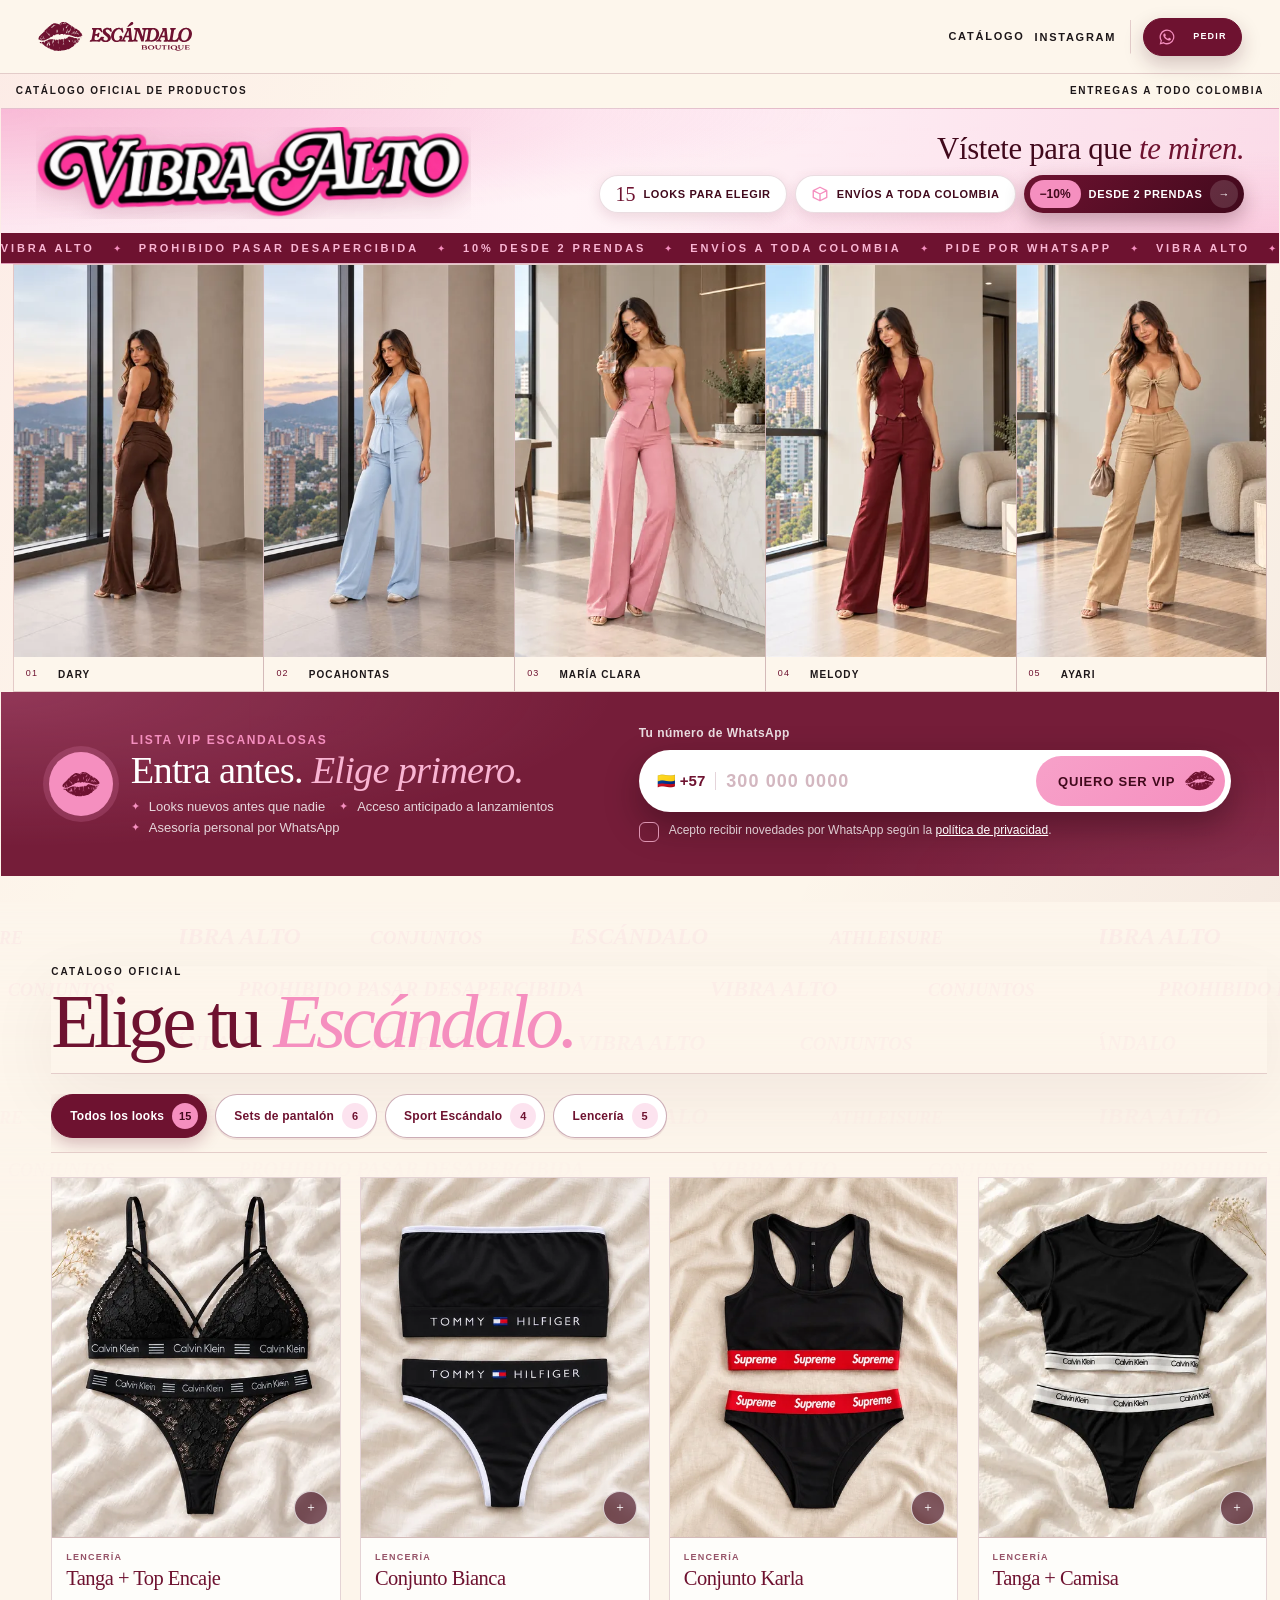
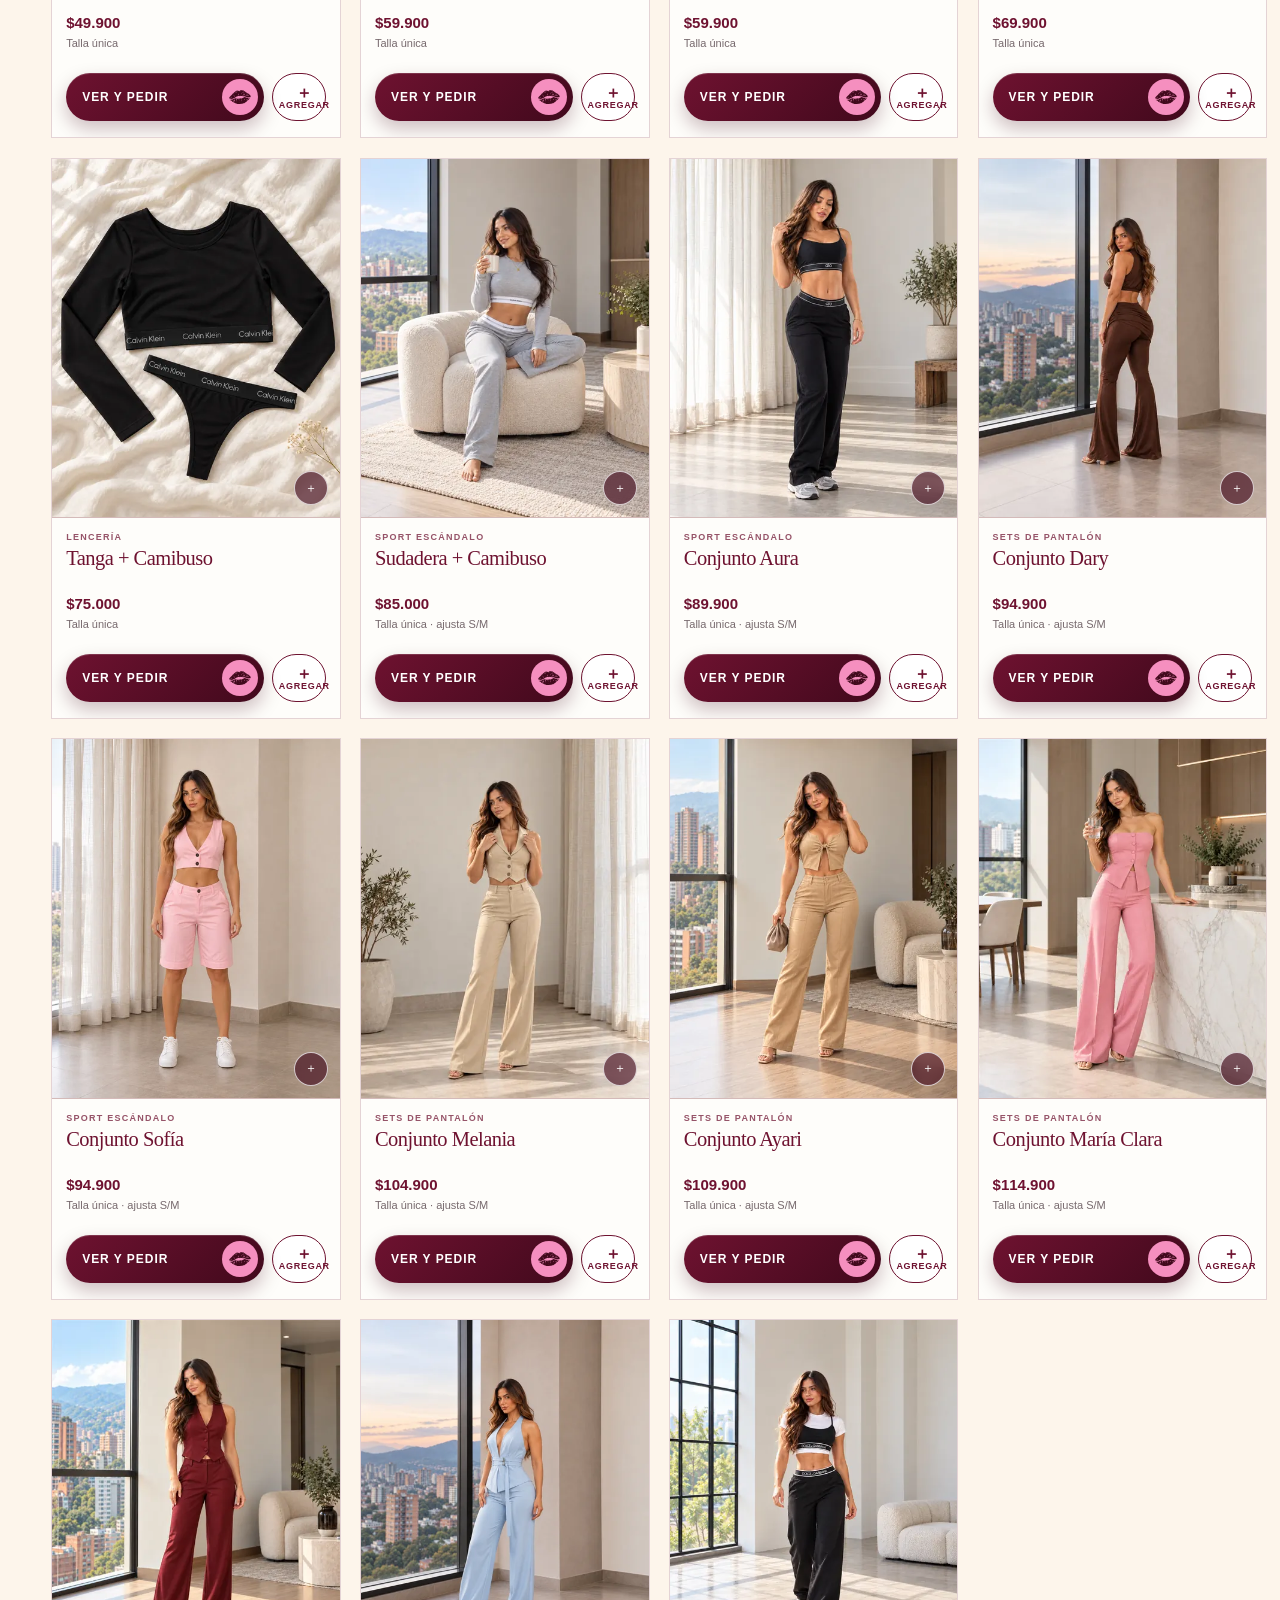
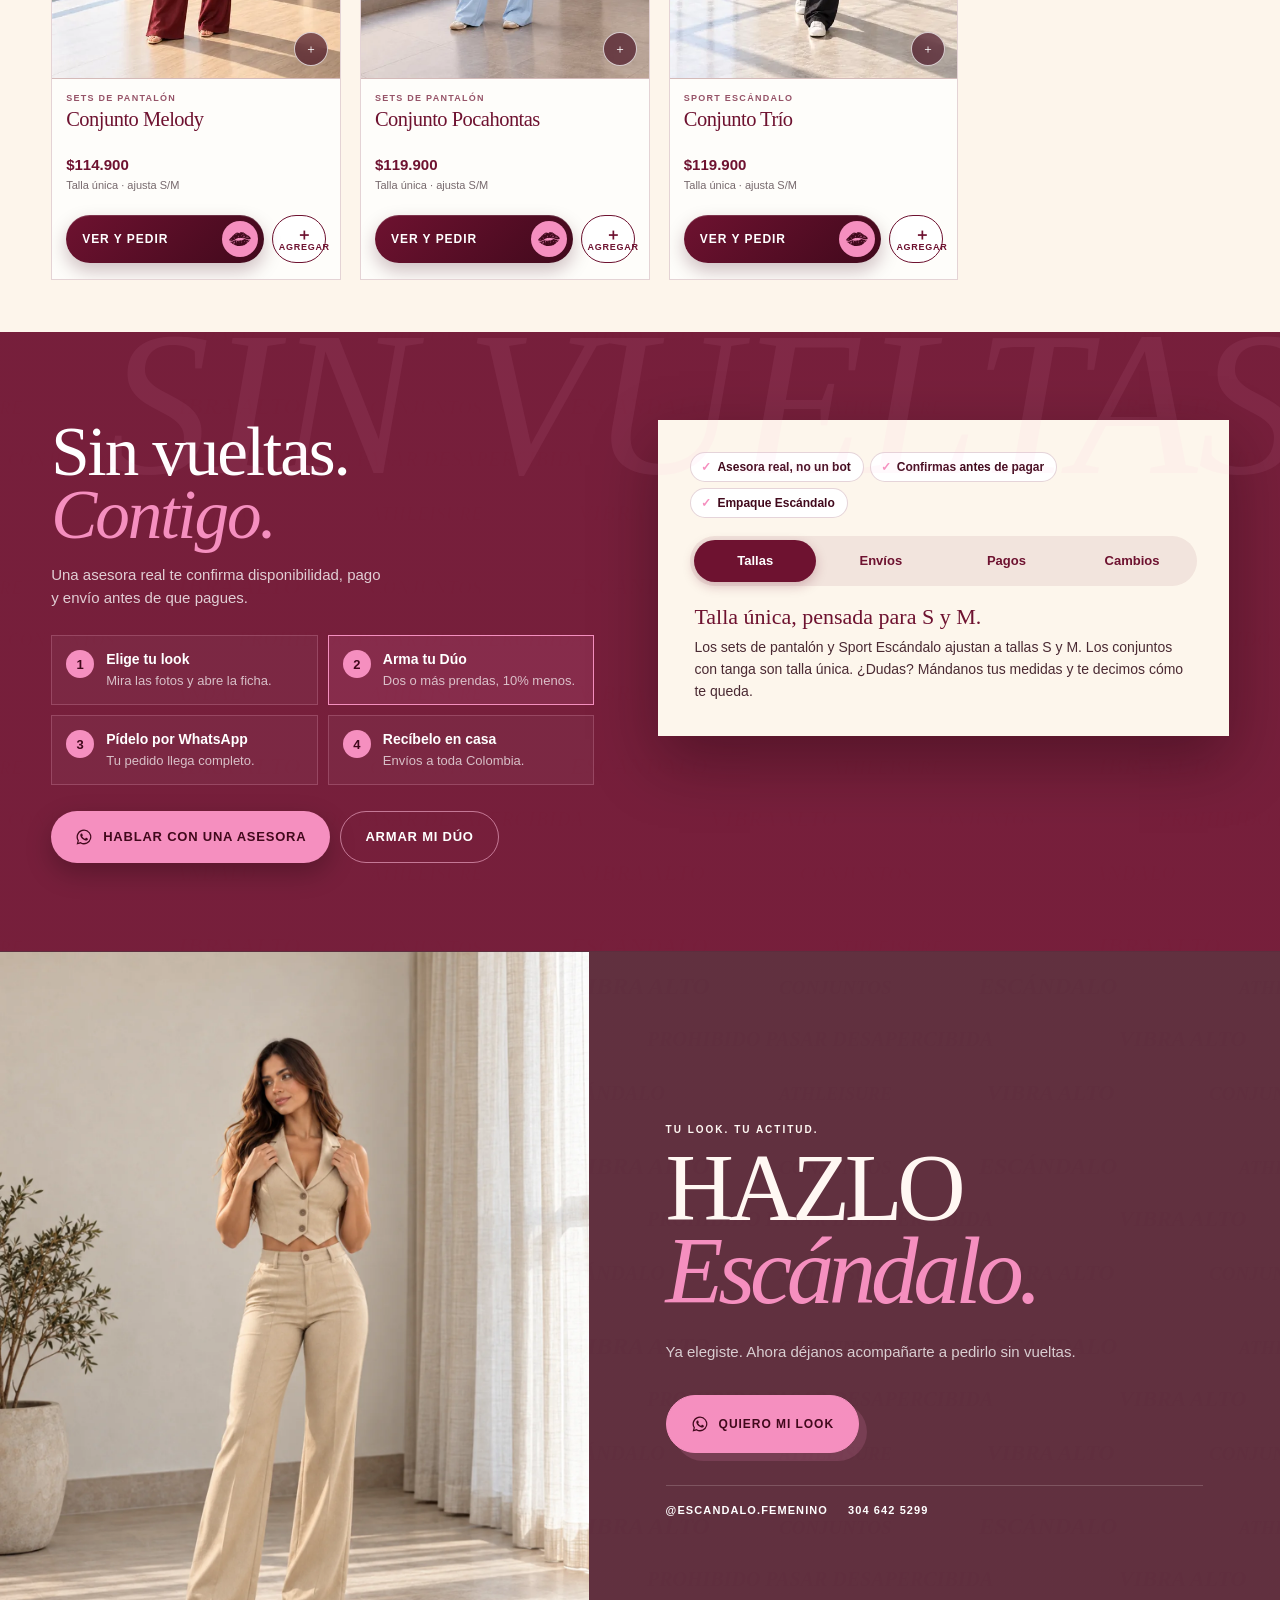
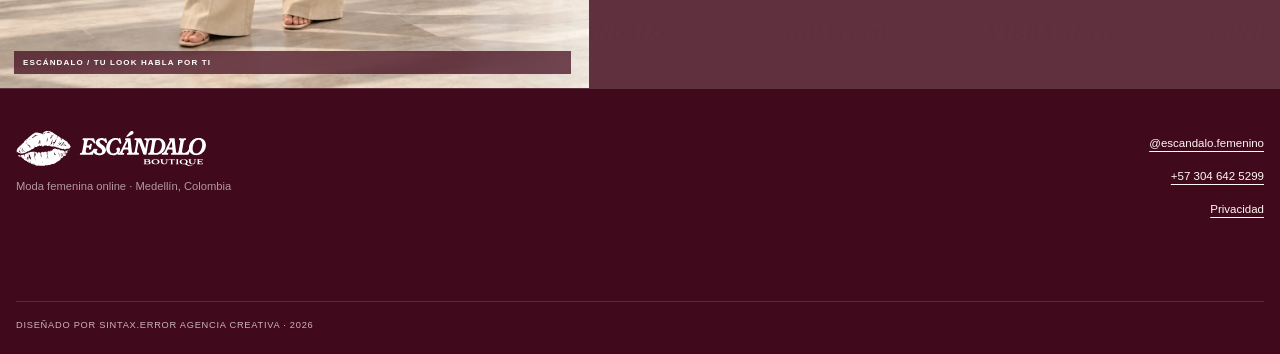
==== commit f72513f7: "Conservar pedido completo y descuento desde dos prendas" ====
--- a/catalogo.html
+++ b/catalogo.html
@@ -24,7 +24,7 @@
     }
   </script>
   <link rel="stylesheet" href="assets/css/styles.css?v=20261120d">
-  <link rel="stylesheet" href="assets/css/catalog-rebuild.css?v=20261120f">
+  <link rel="stylesheet" href="assets/css/catalog-rebuild.css?v=20261124-pedido">
 </head>
 <body class="catalog-page catalog-rebuild">
   <a class="skip-link" href="#productos">Ir a los productos</a>
@@ -78,13 +78,13 @@
             <li><span class="chip-icon" aria-hidden="true">
               <svg viewBox="0 0 24 24"><path fill="none" stroke="currentColor" stroke-width="1.8" stroke-linejoin="round" d="M3 7.5 12 3l9 4.5v9L12 21l-9-4.5v-9Zm0 0 9 4.5m0 0 9-4.5M12 12v9"/></svg>
             </span>Envíos a toda Colombia</li>
-            <li class="is-hot"><a href="#productos"><span class="chip-badge">−10%</span>Arma tu Dúo<span class="chip-arrow" aria-hidden="true">→</span></a></li>
+            <li class="is-hot"><a href="#productos"><span class="chip-badge">−10%</span>Desde 2 prendas<span class="chip-arrow" aria-hidden="true">→</span></a></li>
           </ul>
         </div>
         <div class="vibra-ticker" aria-hidden="true">
           <div class="vibra-ticker-track">
-            <span>Vibra alto</span><i>✦</i><span>Prohibido pasar desapercibida</span><i>✦</i><span>Arma tu Dúo con 10%</span><i>✦</i><span>Envíos a toda Colombia</span><i>✦</i><span>Pide por WhatsApp</span><i>✦</i>
-            <span>Vibra alto</span><i>✦</i><span>Prohibido pasar desapercibida</span><i>✦</i><span>Arma tu Dúo con 10%</span><i>✦</i><span>Envíos a toda Colombia</span><i>✦</i><span>Pide por WhatsApp</span><i>✦</i>
+            <span>Vibra alto</span><i>✦</i><span>Prohibido pasar desapercibida</span><i>✦</i><span>10% desde 2 prendas</span><i>✦</i><span>Envíos a toda Colombia</span><i>✦</i><span>Pide por WhatsApp</span><i>✦</i>
+            <span>Vibra alto</span><i>✦</i><span>Prohibido pasar desapercibida</span><i>✦</i><span>10% desde 2 prendas</span><i>✦</i><span>Envíos a toda Colombia</span><i>✦</i><span>Pide por WhatsApp</span><i>✦</i>
           </div>
         </div>
       </div>
@@ -187,7 +187,7 @@
         <p>Una asesora real te confirma disponibilidad, pago y envío antes de que pagues.</p>
         <ol class="tv3-steps" aria-label="Así compras">
           <li><b>1</b><span><strong>Elige tu look</strong>Mira las fotos y abre la ficha.</span></li>
-          <li class="is-duo"><b>2</b><span><strong>Arma tu Dúo</strong>Dos prendas, 10% menos.</span></li>
+          <li class="is-duo"><b>2</b><span><strong>Arma tu Dúo</strong>Dos o más prendas, 10% menos.</span></li>
           <li><b>3</b><span><strong>Pídelo por WhatsApp</strong>Tu pedido llega completo.</span></li>
           <li><b>4</b><span><strong>Recíbelo en casa</strong>Envíos a toda Colombia.</span></li>
         </ol>
@@ -272,7 +272,7 @@
 
   <div class="toast" id="toast" role="status" aria-live="polite"></div>
 
-  <script src="assets/js/productos.js?v=20261120f"></script>
-  <script src="assets/js/app.js?v=20261120f"></script>
+  <script src="assets/js/productos.js?v=20261120-texturas-originales"></script>
+  <script src="assets/js/app.js?v=20261124-pedido"></script>
 </body>
 </html>
--- a/assets/css/catalog-rebuild.css
+++ b/assets/css/catalog-rebuild.css
@@ -469,11 +469,25 @@
 .catalog-rebuild .product-media img {
   object-fit: cover;
   object-position: center top;
-  transition: opacity .3s ease, transform .6s cubic-bezier(.16, 1, .3, 1);
-}
-
-.catalog-rebuild .product-card:hover .product-media img {
+  transition: opacity .42s cubic-bezier(.22, 1, .36, 1), transform .8s cubic-bezier(.22, 1, .36, 1);
+}
+
+.catalog-rebuild .product-media .product-image--primary {
+  opacity: 1;
+  transform: scale(1);
+}
+
+.catalog-rebuild .product-media .product-image--secondary {
+  transform: scale(1.06);
+  object-position: center;
+}
+
+.catalog-rebuild .product-media:is(.is-hovered, .is-flipped) .product-image--primary {
   transform: scale(1.025);
+}
+
+.catalog-rebuild .product-media:is(.is-hovered, .is-flipped) .product-image--secondary {
+  transform: scale(1);
 }
 
 .catalog-rebuild .product-tag {
@@ -2886,3 +2900,19 @@
 @media (max-width: 520px) {
   .catalog-rebuild .card-duo small { display: block; font-size: 7.5px; letter-spacing: .04em; }
 }
+
+/* Pedido de varias prendas: resumen compacto y detalle desplazable. */
+.duo-details summary { cursor: pointer; padding: 8px 0; font-size: 13px; text-decoration: underline; }
+.duo-chips { display: grid; max-height: min(35vh, 260px); overflow-y: auto; overscroll-behavior: contain; }
+.duo-chip { display: flex; justify-content: space-between; font-size: 13px; }
+.duo-chip small { display: block; }
+.duo-item-controls { display: flex; align-items: center; flex-shrink: 0; }
+.duo-chip button { width: 44px; height: 44px; font-size: 20px; }
+.duo-chip button:disabled { opacity: .35; cursor: default; }
+.duo-dock-copy small { font-size: 12px; line-height: 1.5; }
+.duo-dock :focus-visible { outline: 2px solid white; outline-offset: 2px; }
+@media (max-width: 600px) { .duo-dock { flex-direction: column; align-items: stretch; padding: 12px; bottom: max(8px, env(safe-area-inset-bottom)); } .duo-dock .button { font-size: 12px; } body.has-duo { padding-bottom: 200px; } }
+
+.order-estimate { font-size: 14px; line-height: 1.5; font-weight: 600; color: var(--wine); }
+.duo-chip > span { min-width: 0; overflow-wrap: anywhere; }
+@media (max-width: 600px) { .duo-chip { flex-wrap: wrap; } .duo-item-controls { margin-left: auto; } }
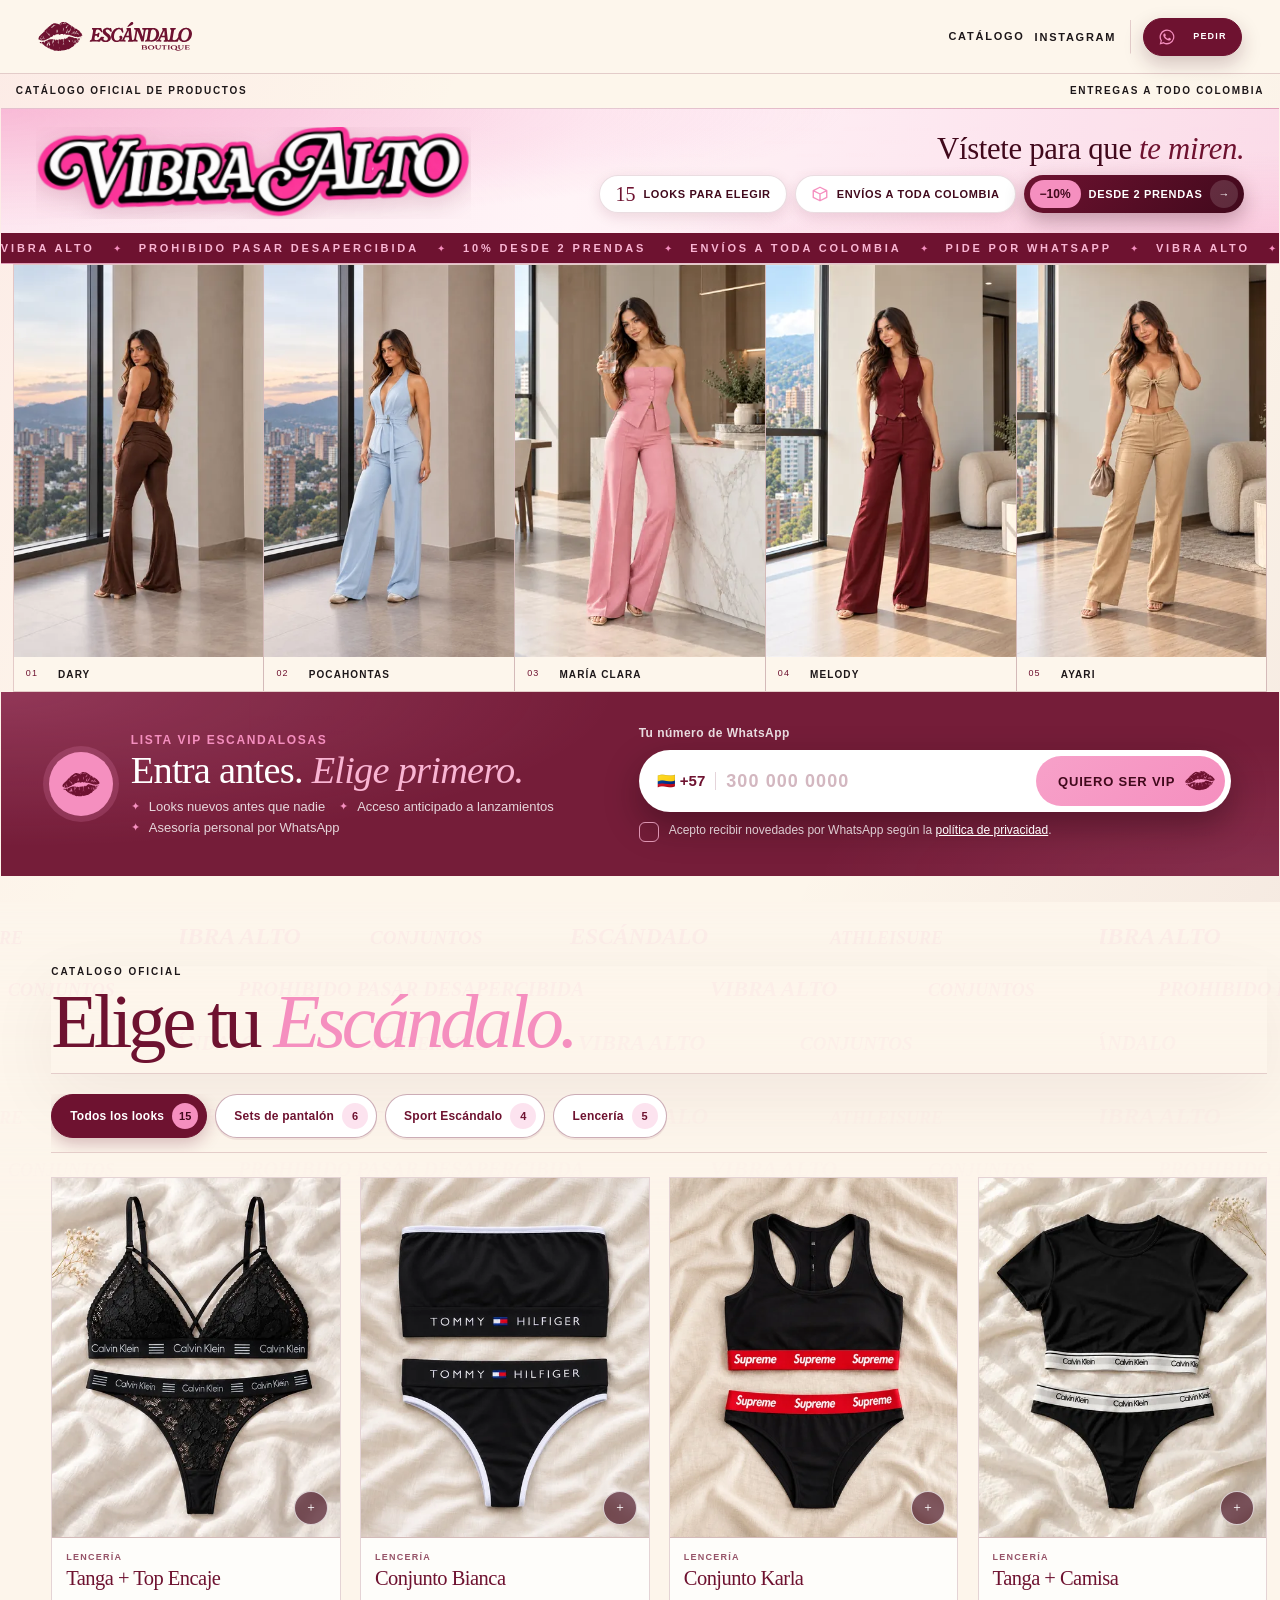
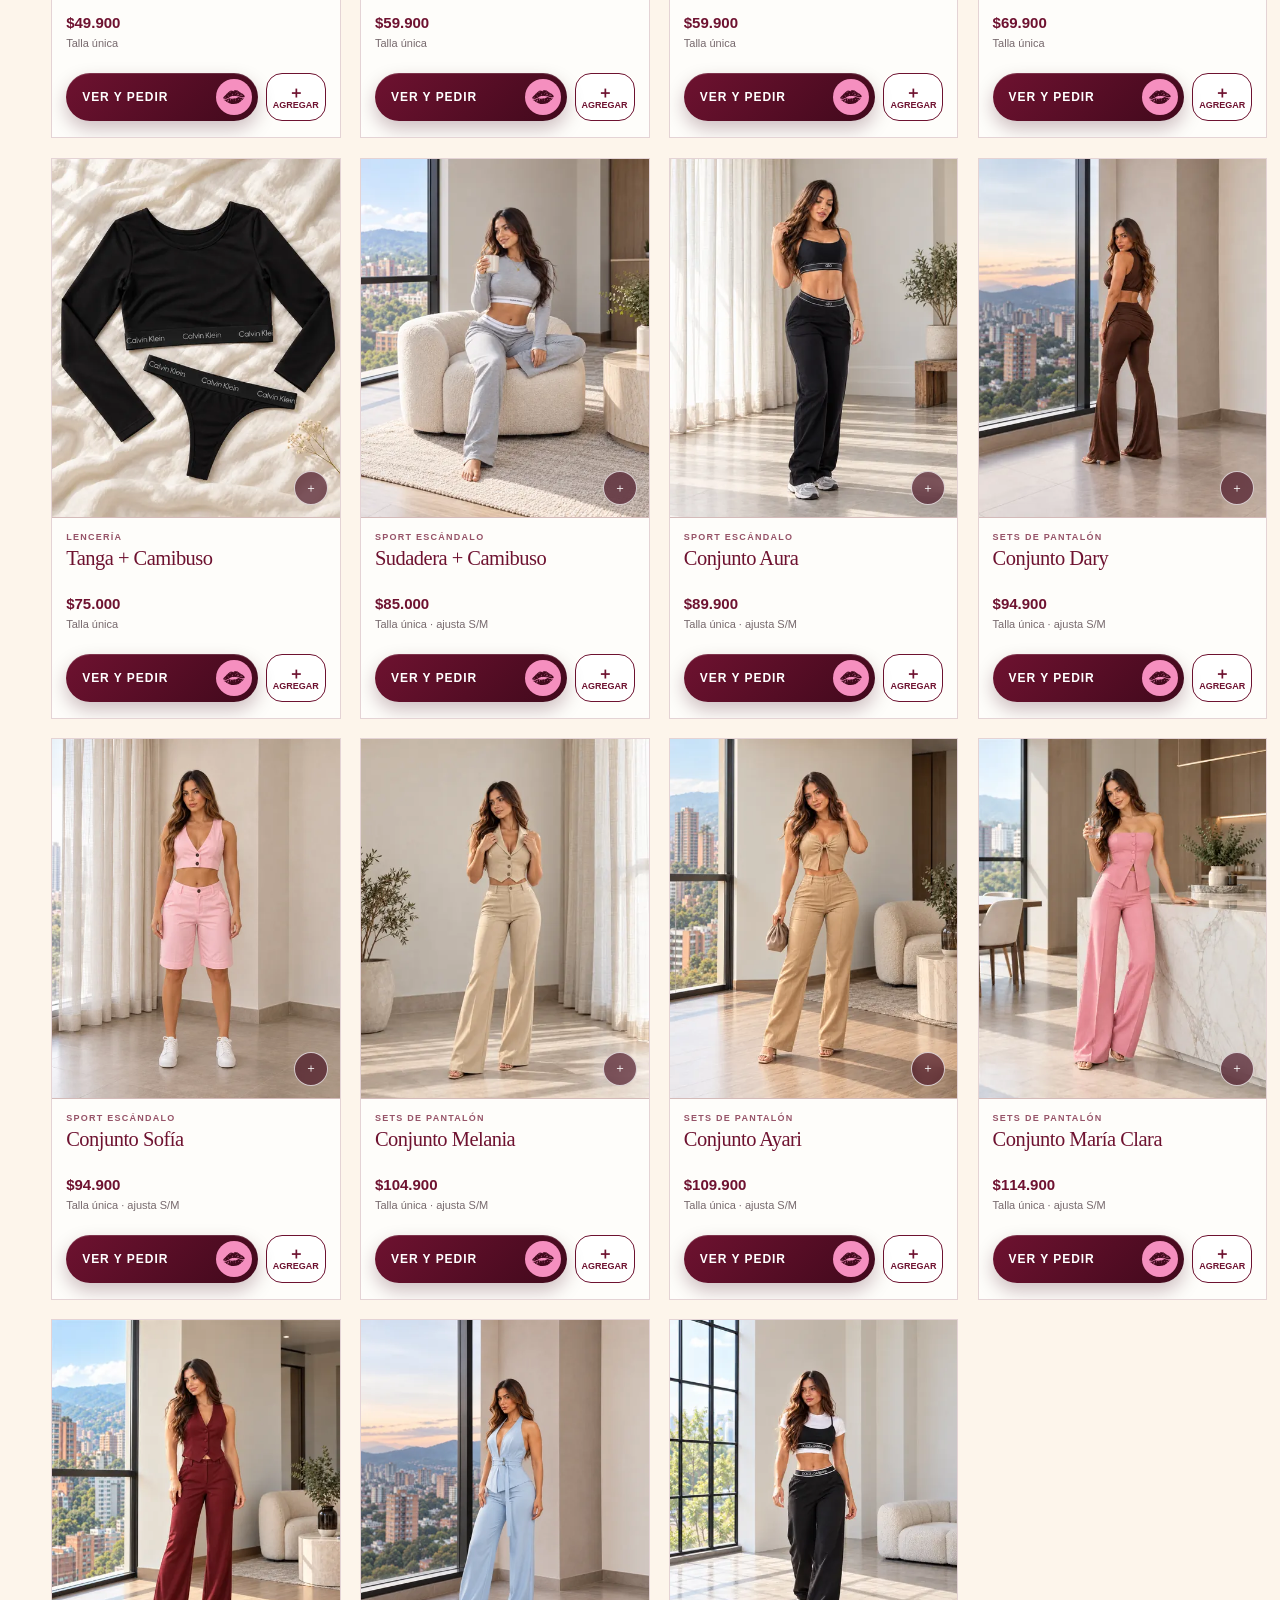
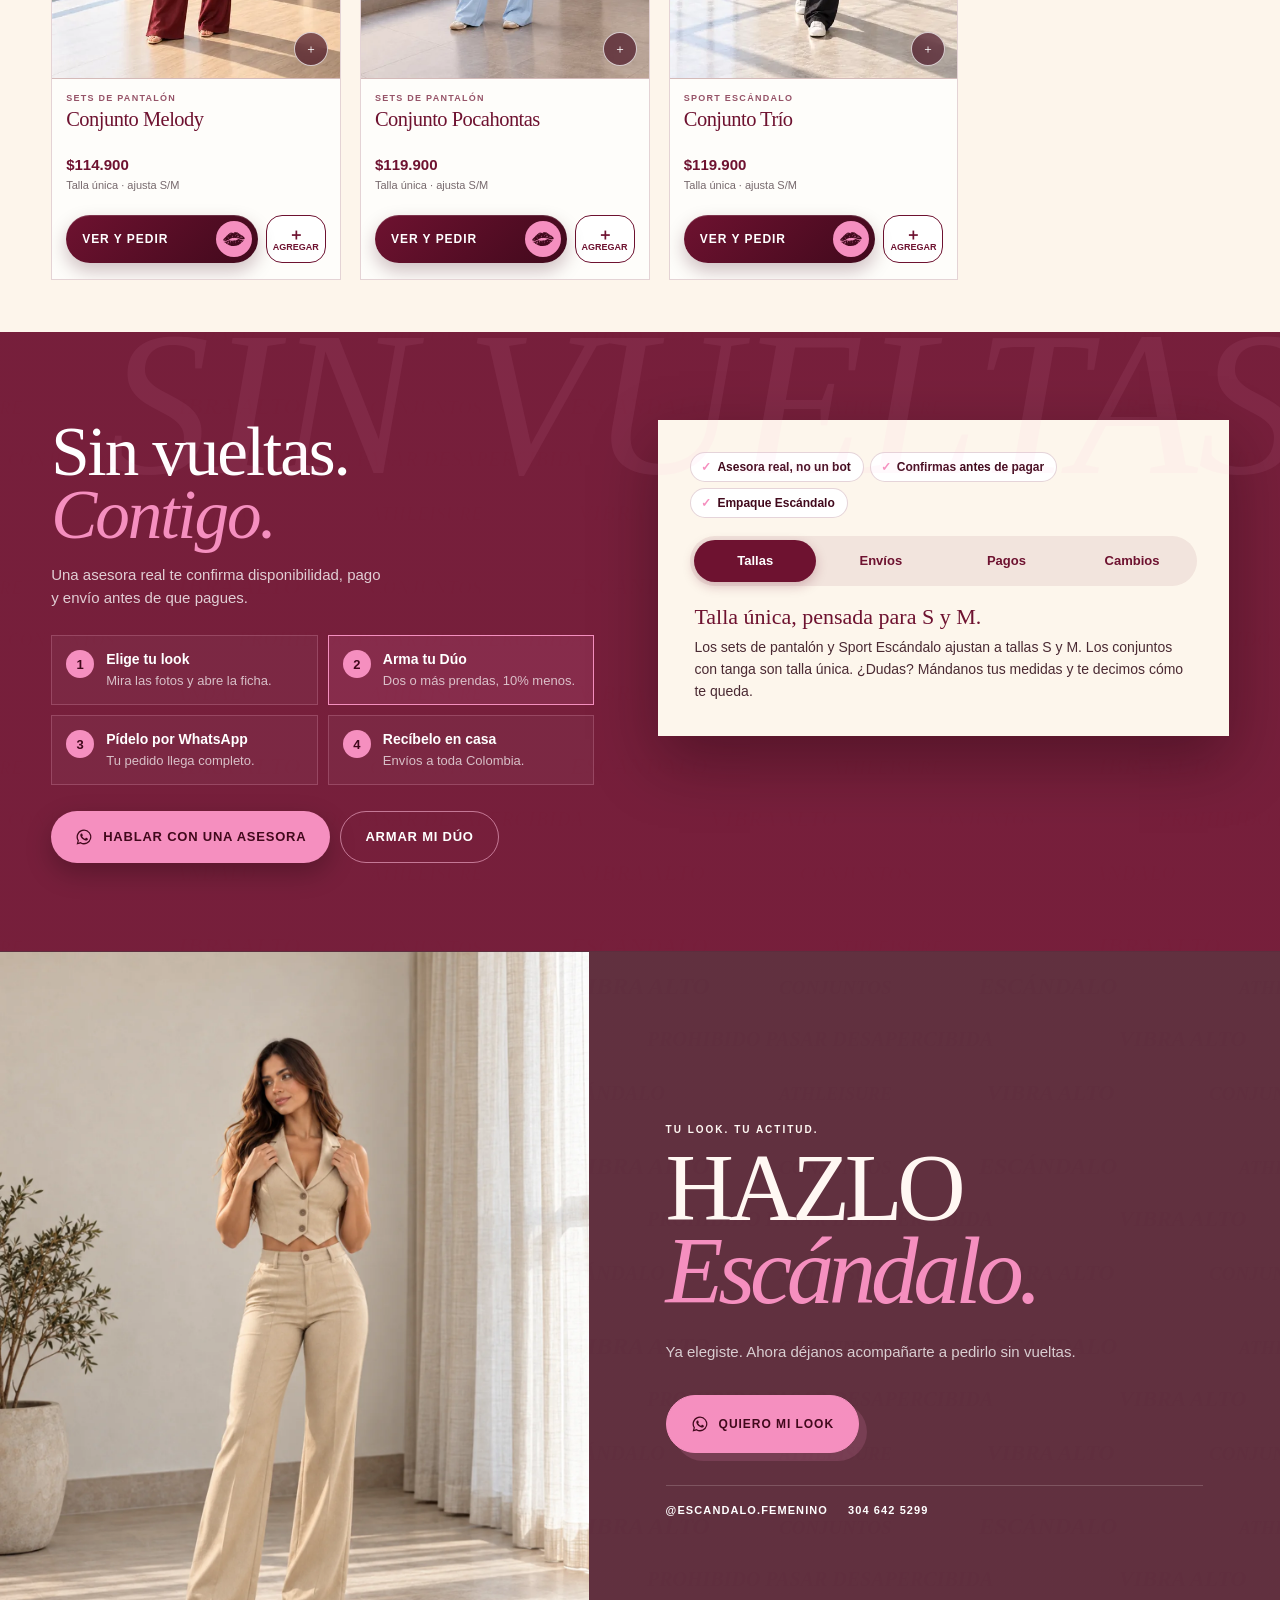
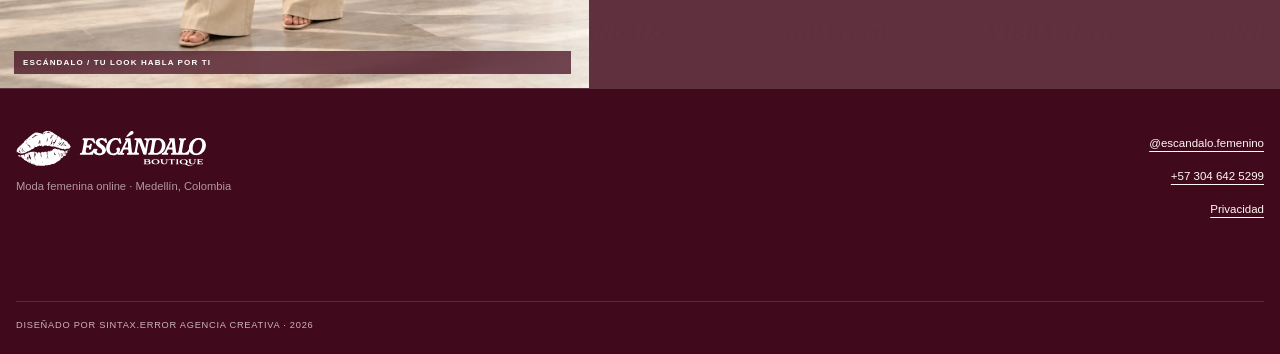
==== commit 31c688ef: "Pulir compra movil y foco al editar el pedido" ====
--- a/catalogo.html
+++ b/catalogo.html
@@ -24,7 +24,7 @@
     }
   </script>
   <link rel="stylesheet" href="assets/css/styles.css?v=20261120d">
-  <link rel="stylesheet" href="assets/css/catalog-rebuild.css?v=20261124-pedido">
+  <link rel="stylesheet" href="assets/css/catalog-rebuild.css?v=20261124-revision-final">
 </head>
 <body class="catalog-page catalog-rebuild">
   <a class="skip-link" href="#productos">Ir a los productos</a>
@@ -273,6 +273,6 @@
   <div class="toast" id="toast" role="status" aria-live="polite"></div>
 
   <script src="assets/js/productos.js?v=20261120-texturas-originales"></script>
-  <script src="assets/js/app.js?v=20261124-pedido"></script>
+  <script src="assets/js/app.js?v=20261124-revision-final"></script>
 </body>
 </html>
--- a/assets/css/catalog-rebuild.css
+++ b/assets/css/catalog-rebuild.css
@@ -2916,3 +2916,13 @@
 .order-estimate { font-size: 14px; line-height: 1.5; font-weight: 600; color: var(--wine); }
 .duo-chip > span { min-width: 0; overflow-wrap: anywhere; }
 @media (max-width: 600px) { .duo-chip { flex-wrap: wrap; } .duo-item-controls { margin-left: auto; } }
+
+/* Controles legibles sin desbordamiento en tarjetas estrechas. */
+.catalog-rebuild .card-duo { width: 60px; min-width: 60px; flex-shrink: 0; border-radius: 16px; }
+.catalog-rebuild .card-duo small { display: block; font-size: 9px; letter-spacing: 0; }
+.duo-dock { max-height: calc(100dvh - 28px); overflow-y: auto; }
+@media (min-width: 601px) { body.has-duo { padding-bottom: 140px; } }
+
+@media (max-width: 520px) { .catalog-rebuild .card-actions { grid-template-columns: minmax(0, 1fr); } .catalog-rebuild .card-duo { width: 100%; min-height: 44px; grid-auto-flow: column; justify-content: center; gap: 6px; border-radius: 999px; } .catalog-rebuild .card-duo small { font-size: 10px; } }
+
+@media (max-width: 360px) { .catalog-rebuild .card-cta { font-size: 9px; padding-left: 8px; gap: 4px; letter-spacing: 0; } .catalog-rebuild .card-cta-icon { width: 24px; height: 24px; padding: 0; flex-shrink: 0; } }
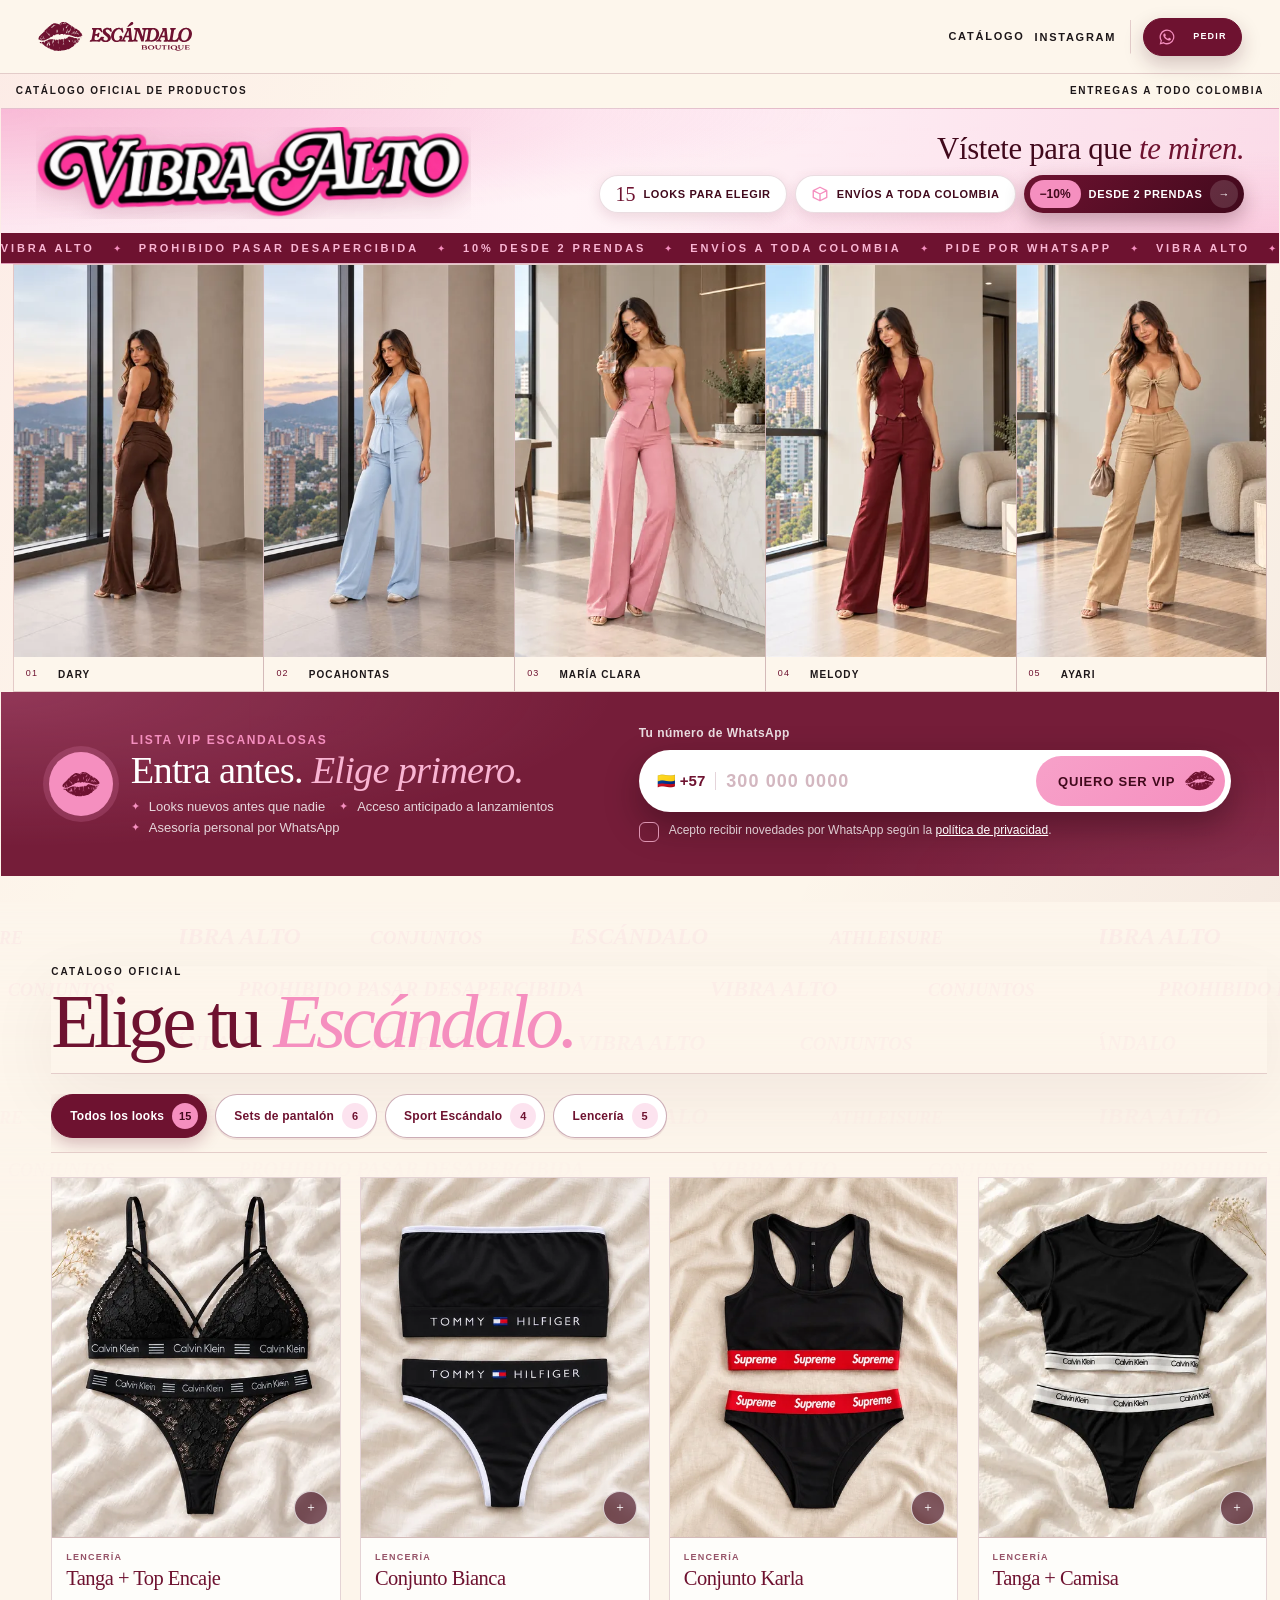
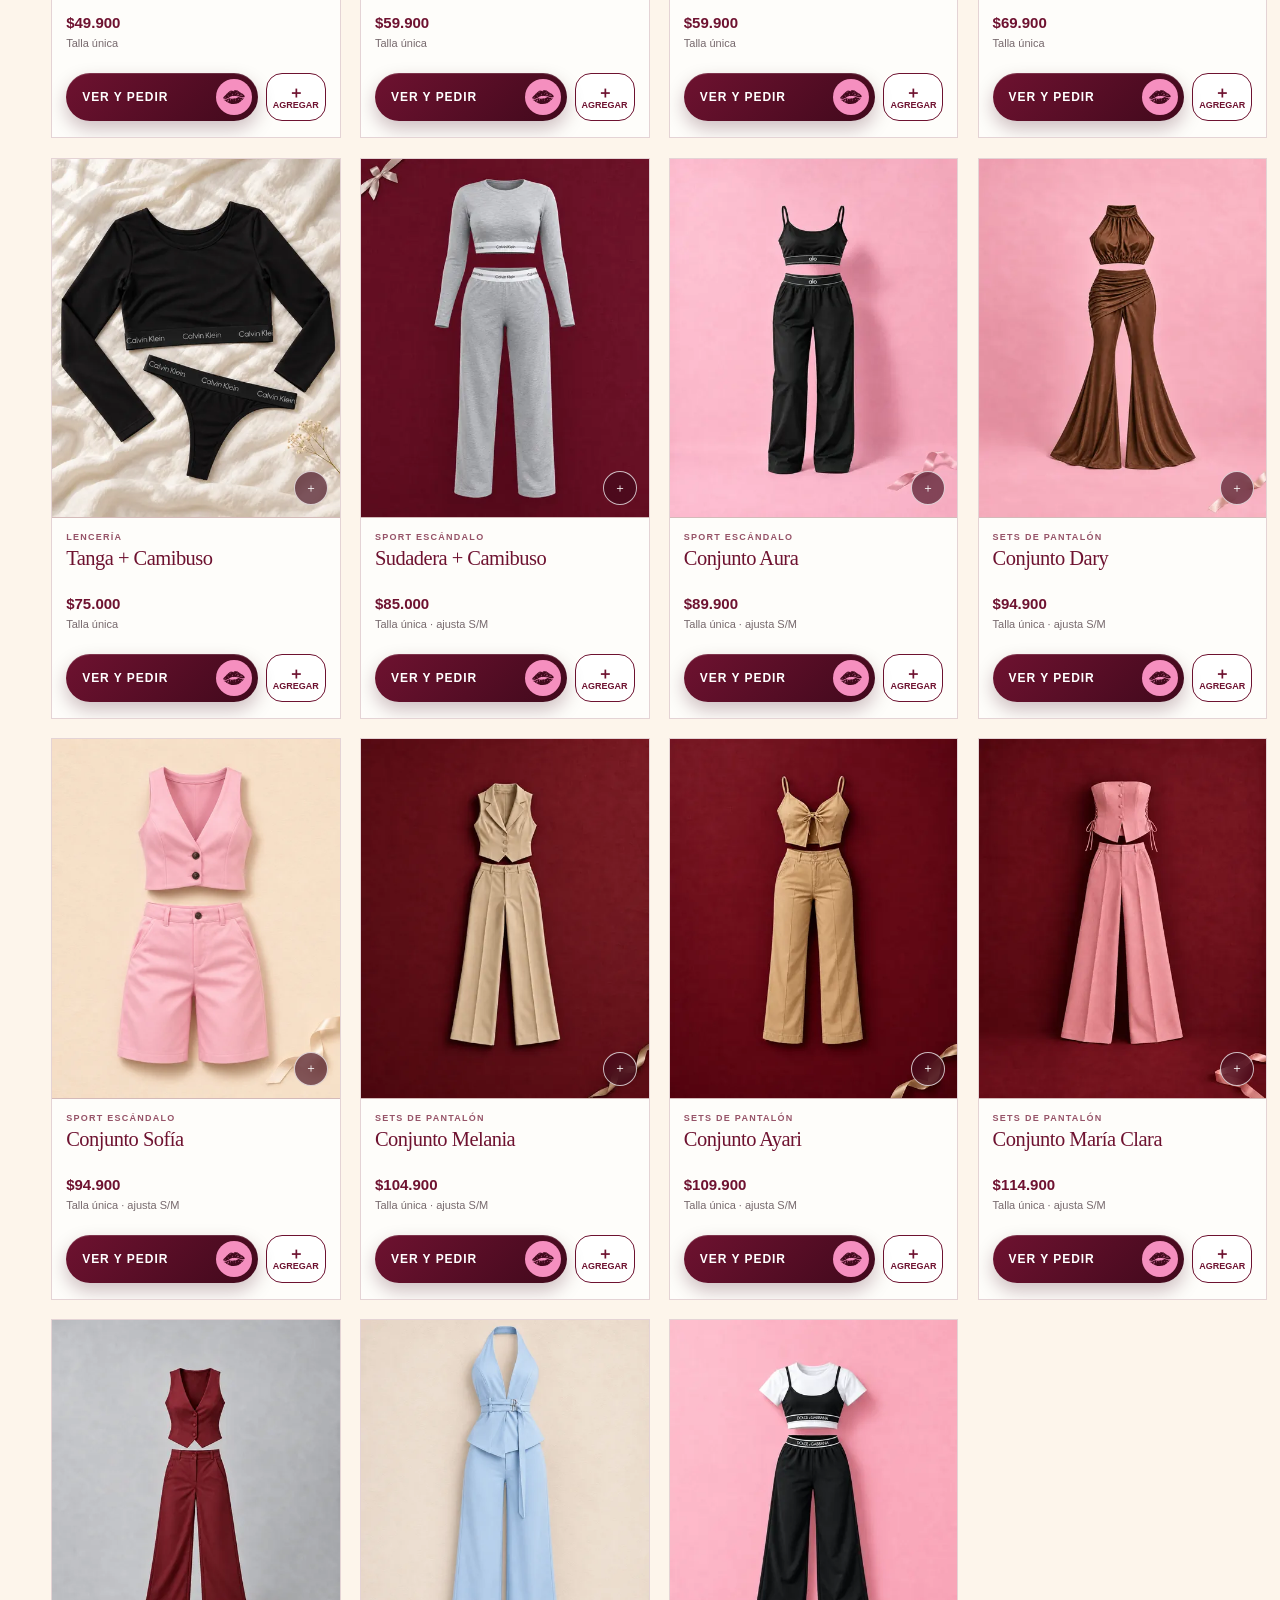
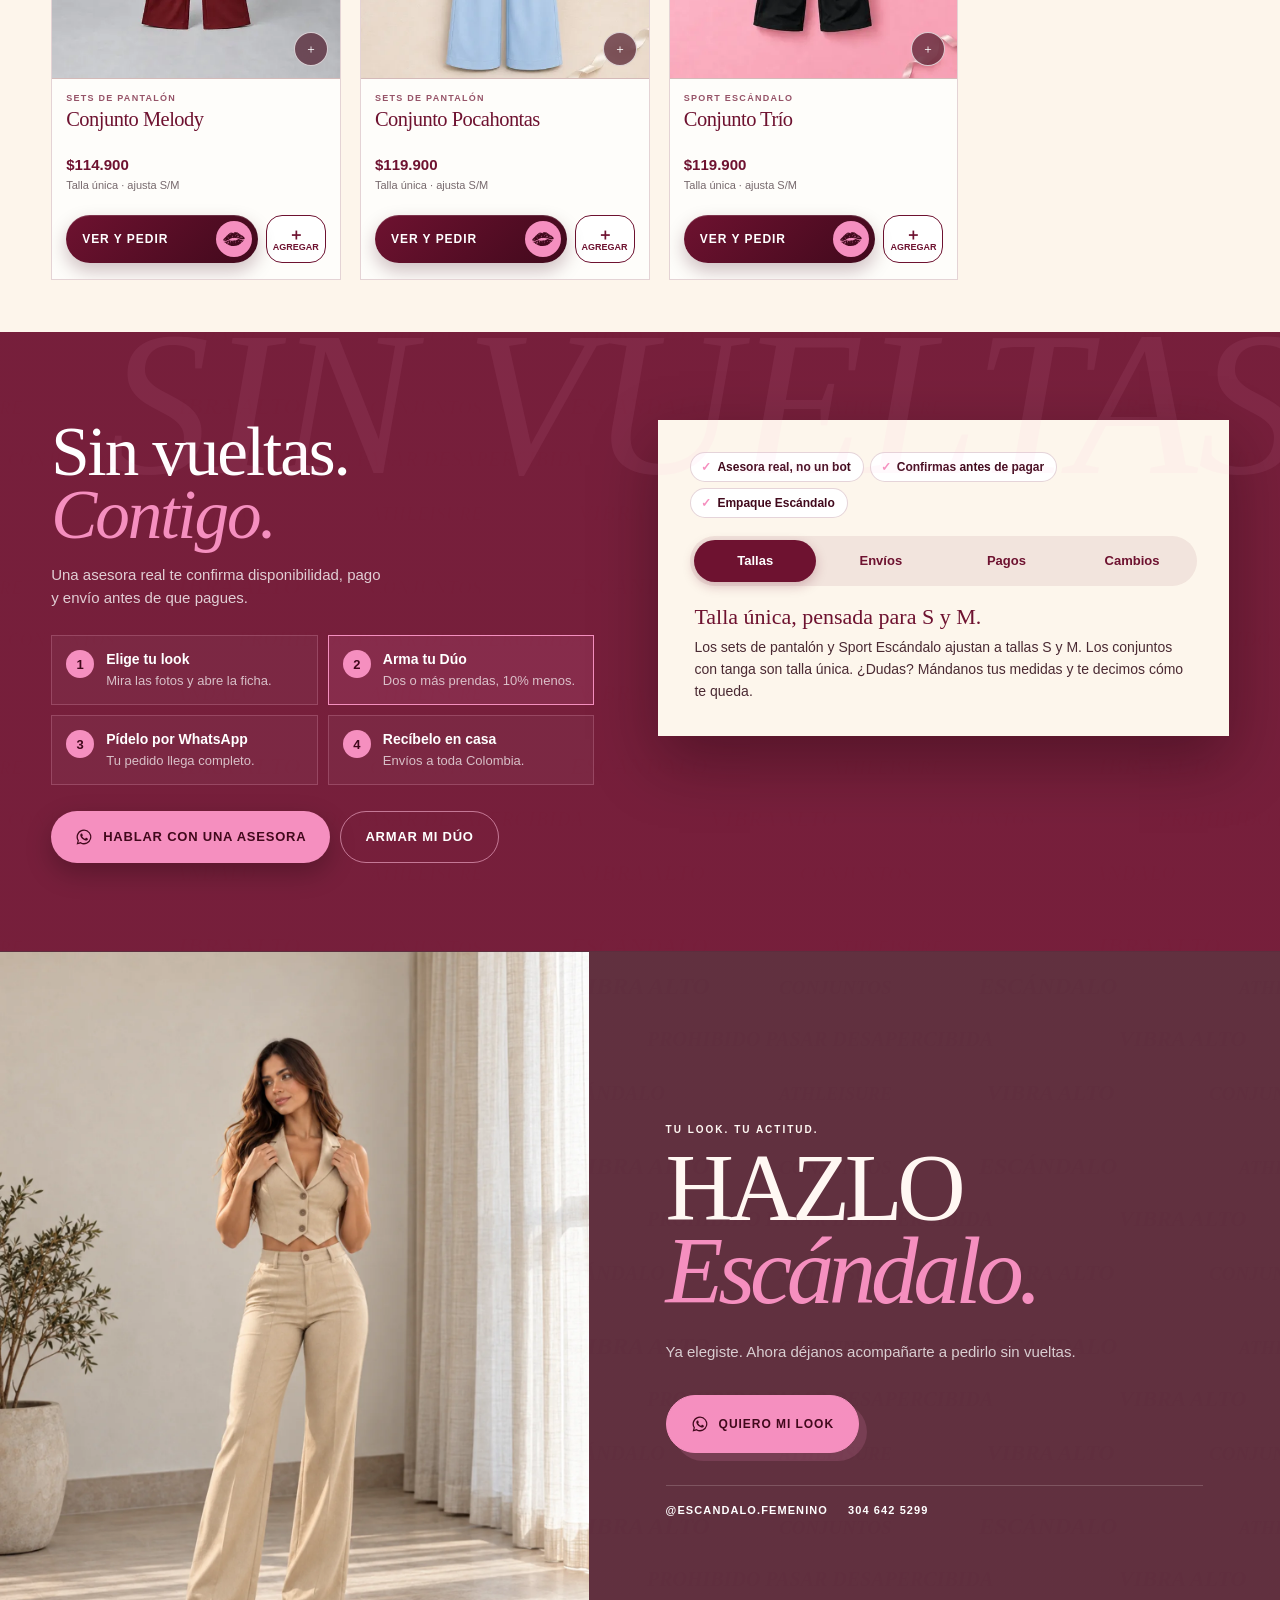
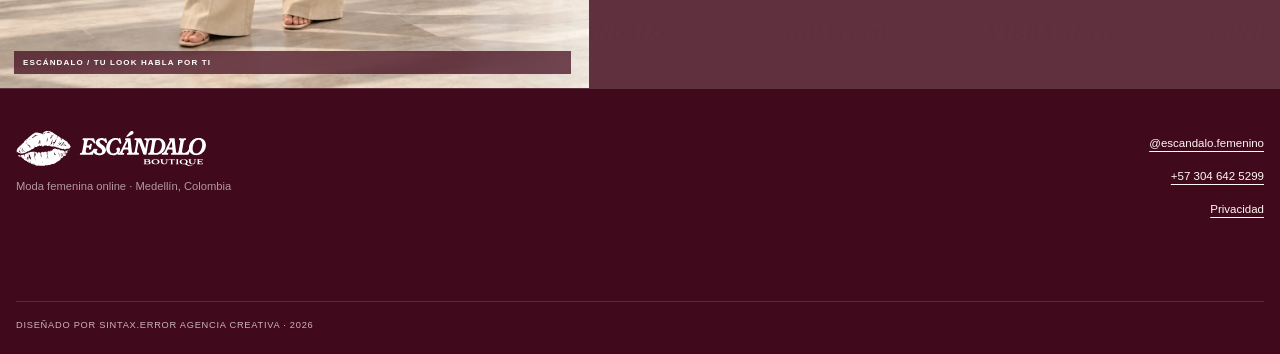
==== commit 3c01d189: "Usar portadas de producto sin modelo en todo el catalogo" ====
--- a/catalogo.html
+++ b/catalogo.html
@@ -272,7 +272,7 @@
 
   <div class="toast" id="toast" role="status" aria-live="polite"></div>
 
-  <script src="assets/js/productos.js?v=20261120-texturas-originales"></script>
-  <script src="assets/js/app.js?v=20261124-revision-final"></script>
+  <script src="assets/js/productos.js?v=20261124-portadas-producto"></script>
+  <script src="assets/js/app.js?v=20261124-portadas-producto"></script>
 </body>
 </html>
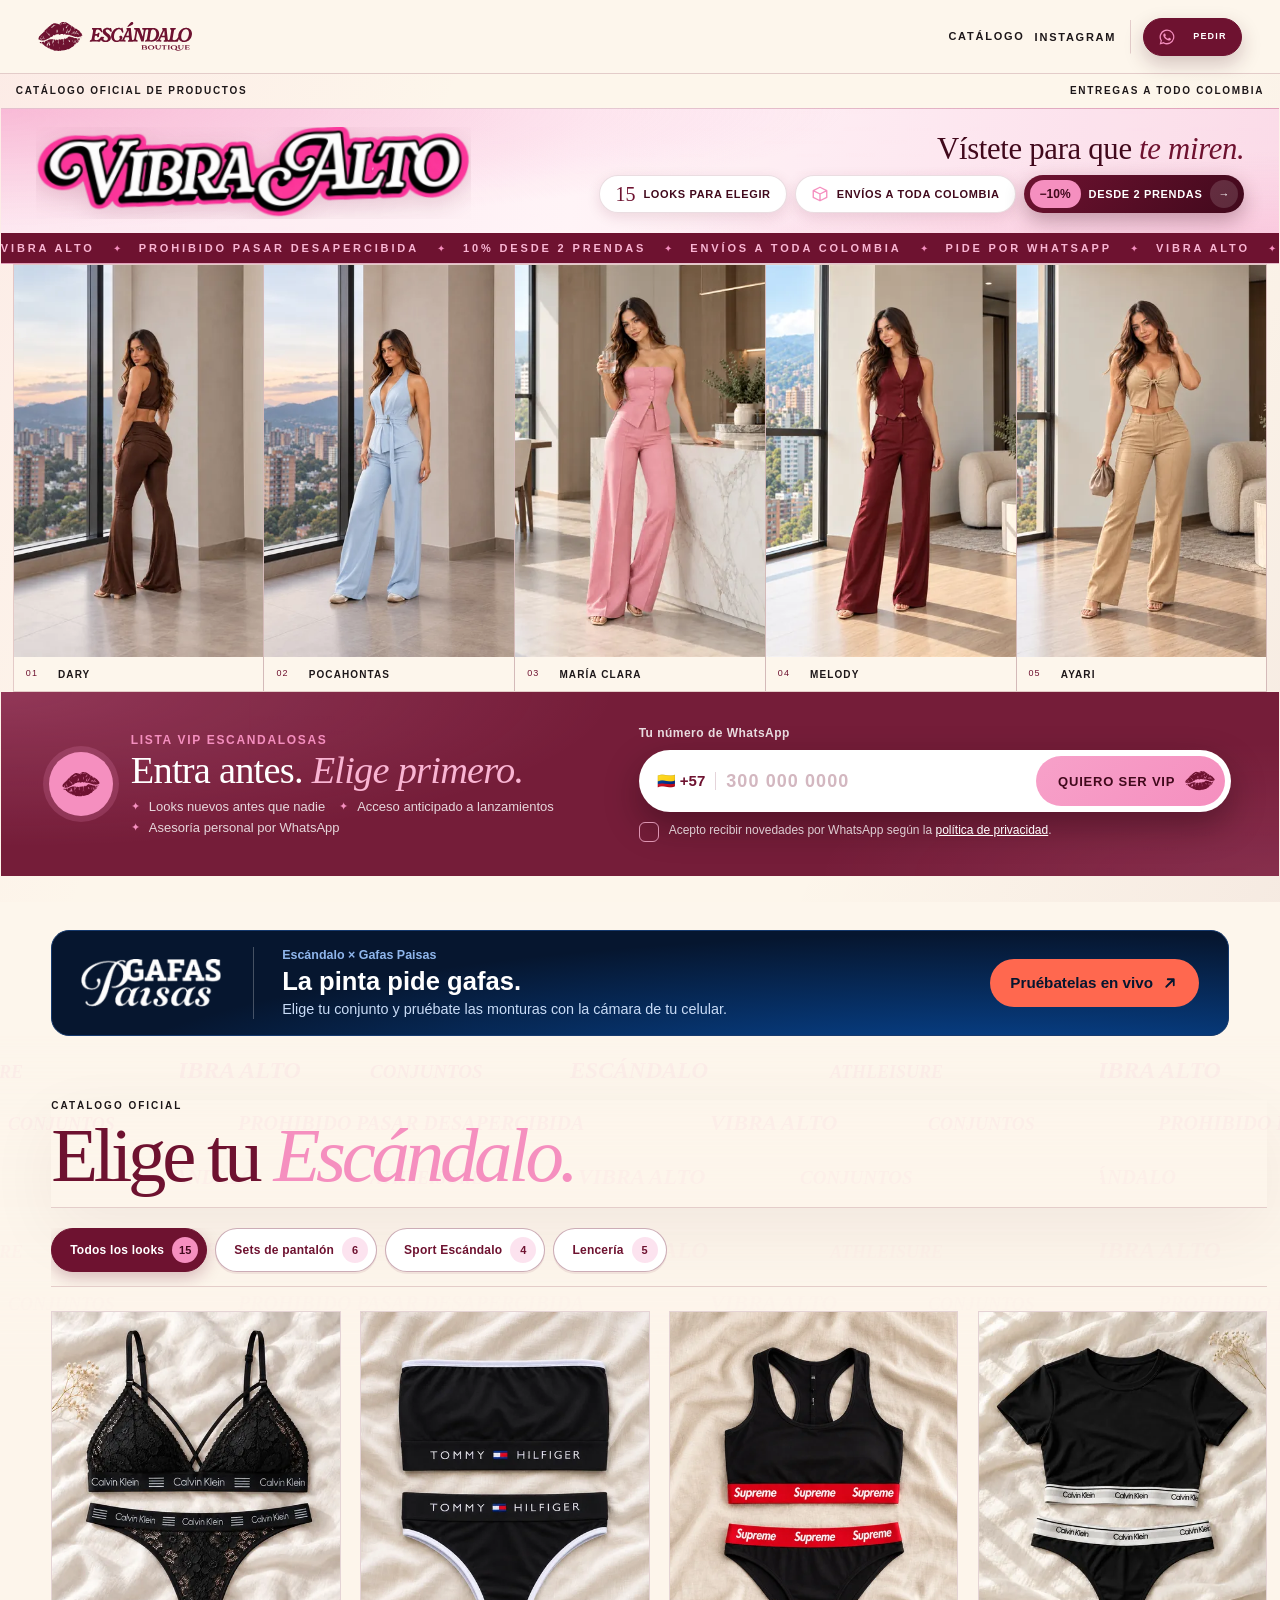
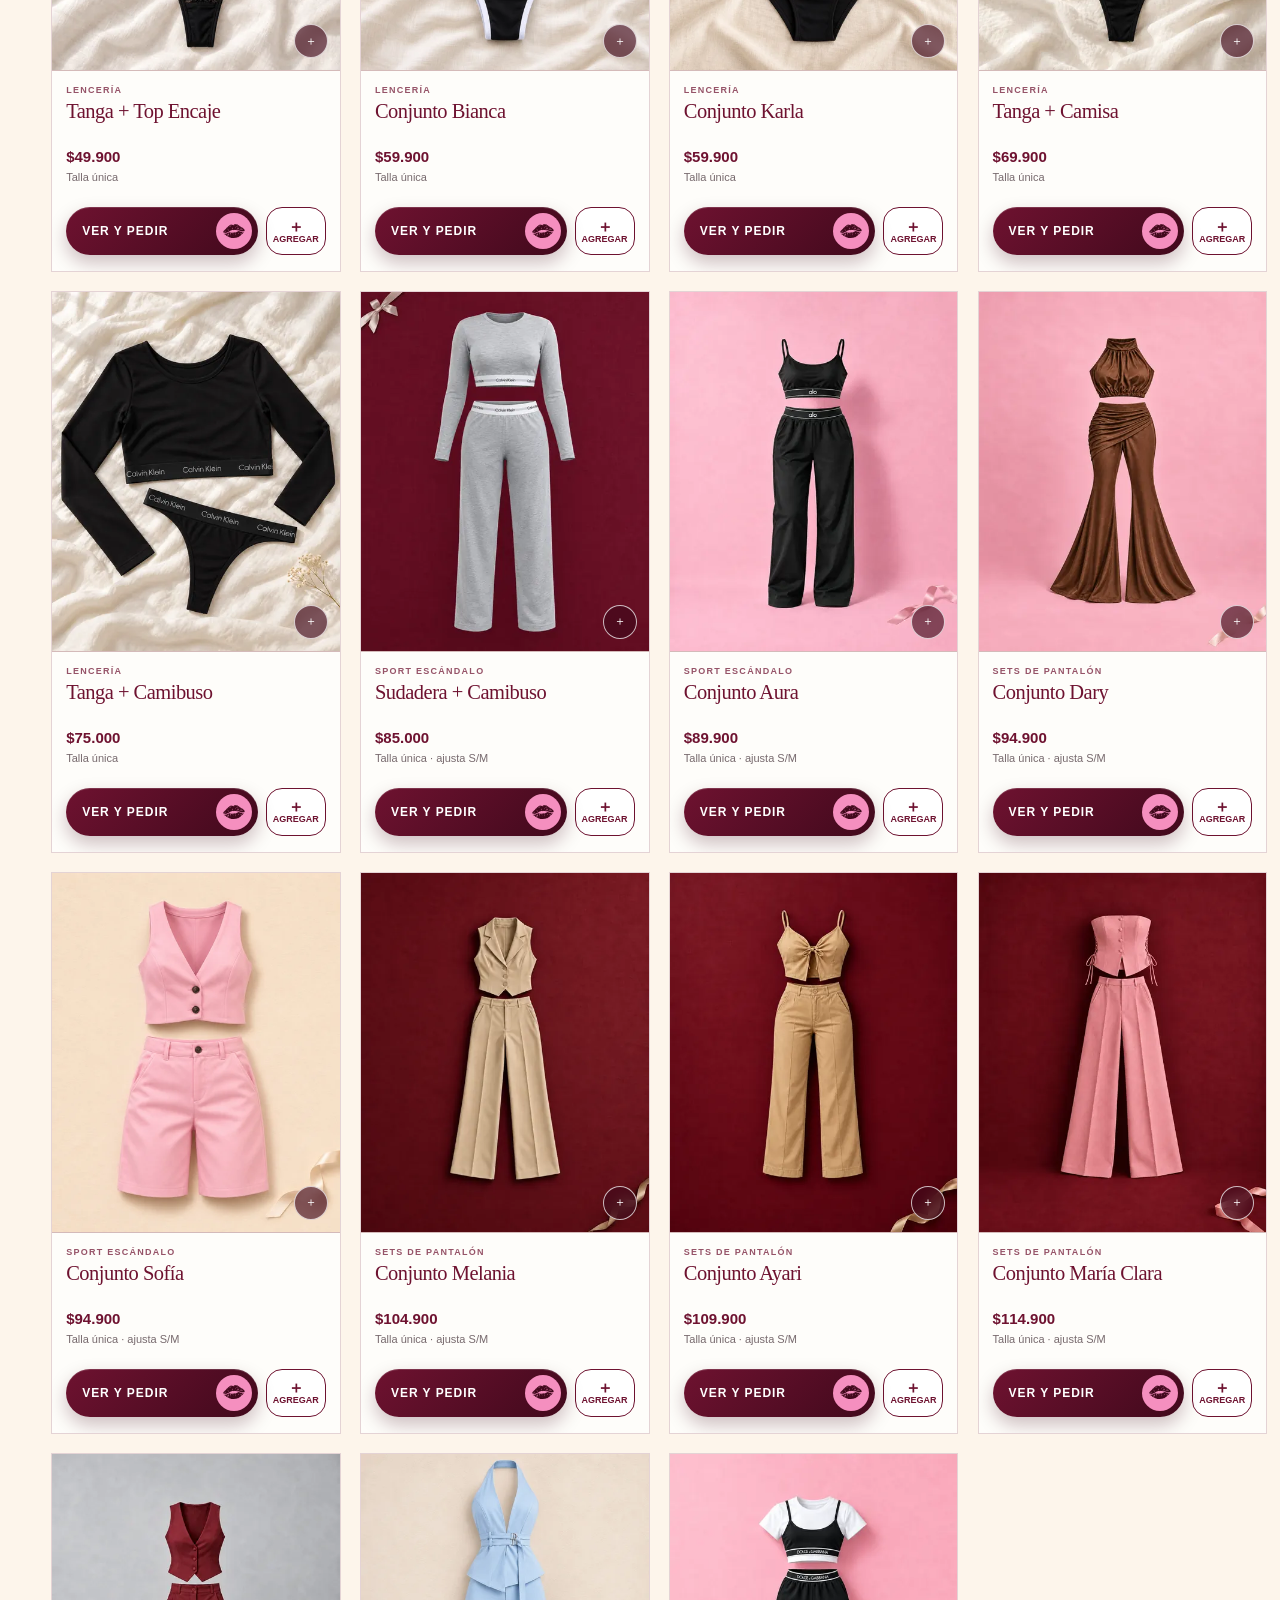
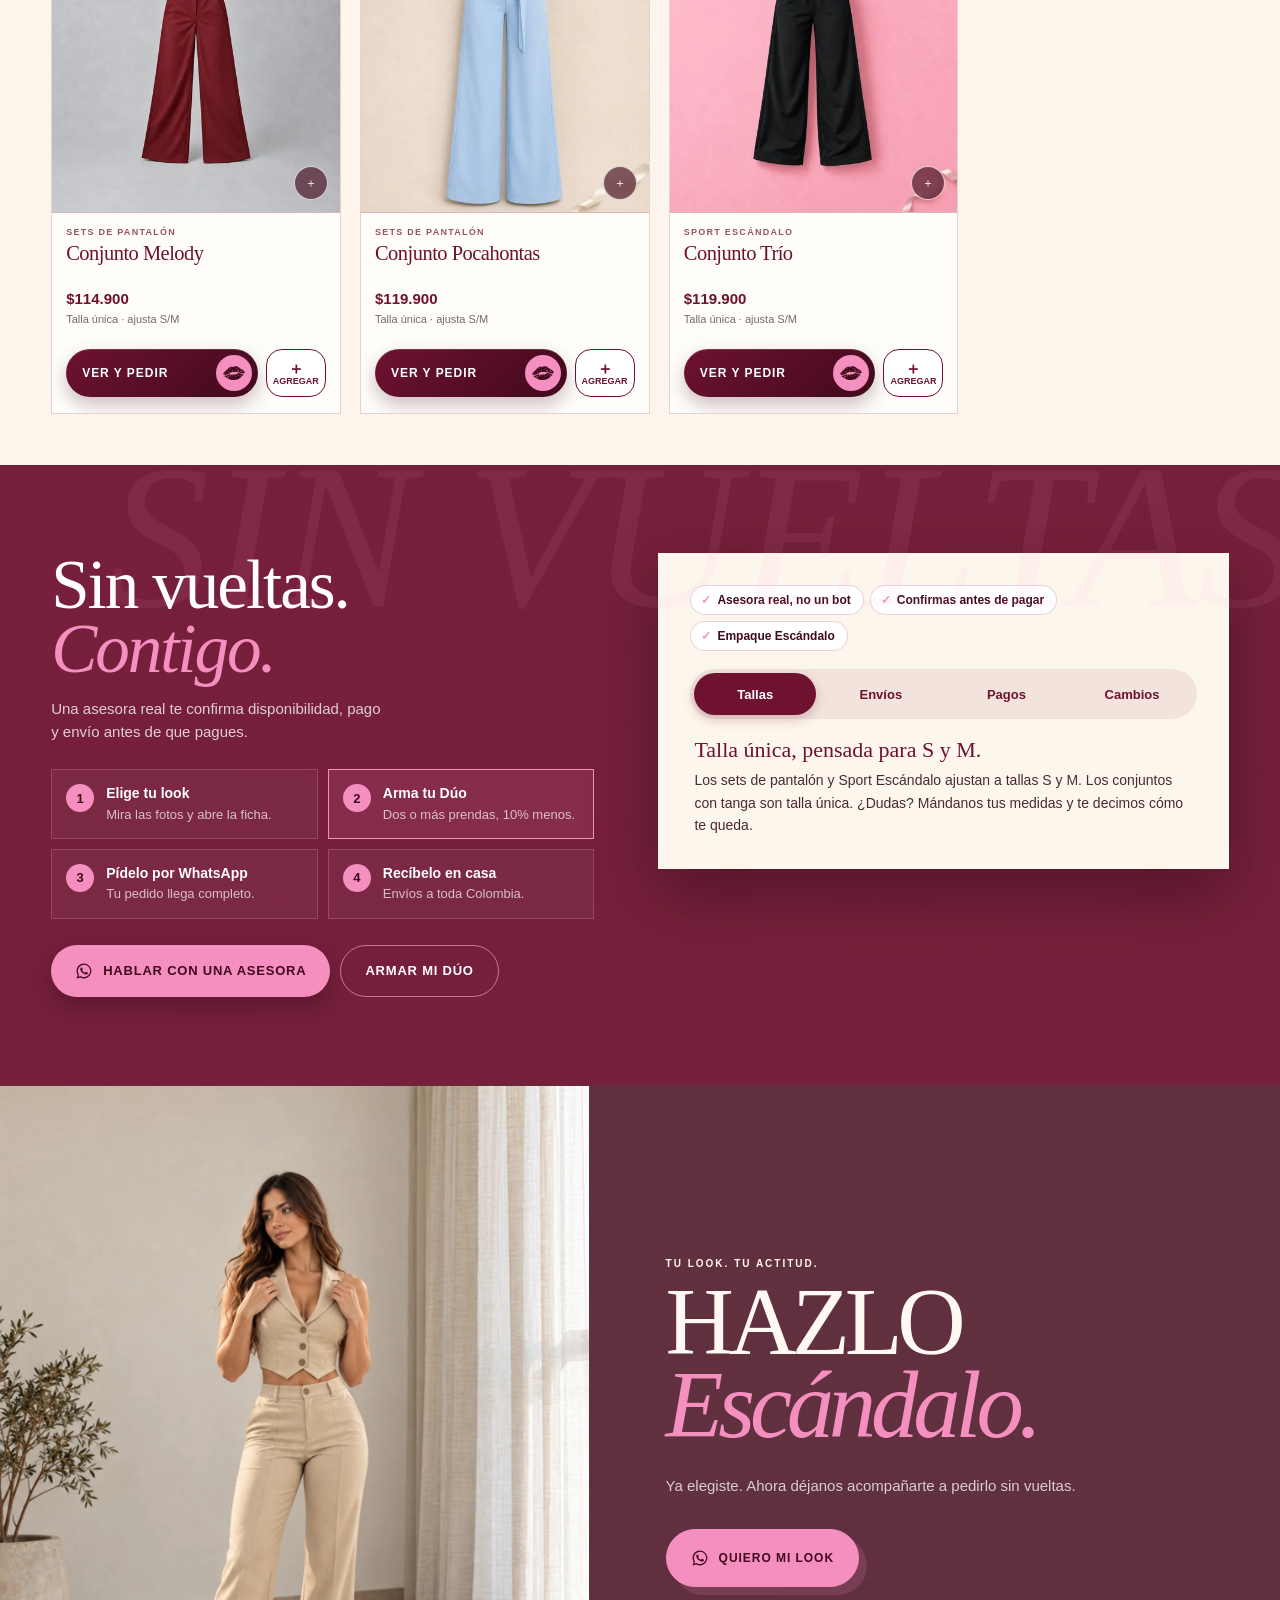
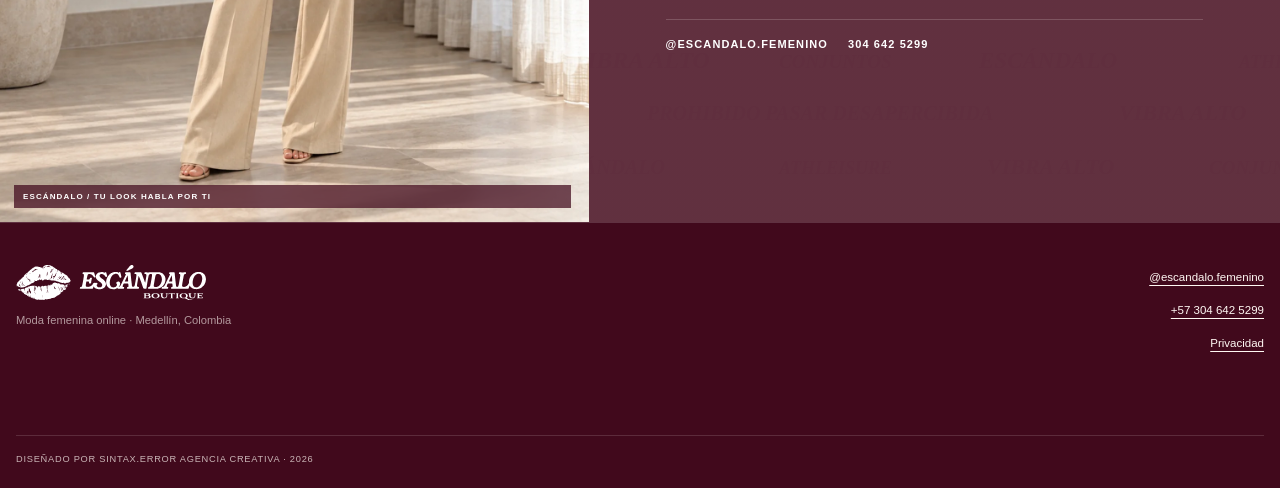
==== commit 571414a3: "Agregar como interruptor, pedido completo desde la ficha y acceso al probador de Gafas Paisas Co-Aut" ====
--- a/catalogo.html
+++ b/catalogo.html
@@ -24,7 +24,8 @@
     }
   </script>
   <link rel="stylesheet" href="assets/css/styles.css?v=20261120d">
-  <link rel="stylesheet" href="assets/css/catalog-rebuild.css?v=20261124-revision-final">
+  <link rel="stylesheet" href="assets/css/catalog-rebuild.css?v=20261127-pedido">
+  <link rel="stylesheet" href="assets/css/gafas-paisas.css?v=20261127">
 </head>
 <body class="catalog-page catalog-rebuild">
   <a class="skip-link" href="#productos">Ir a los productos</a>
@@ -163,6 +164,25 @@
       </div>
     </section>
 
+    <section class="gp-partner" aria-label="Alianza Escándalo × Gafas Paisas">
+      <a class="gp-partner__link" href="https://gafas-paisas-probador.netlify.app/?utm_source=escandalo&amp;utm_medium=catalogo&amp;utm_campaign=alianza_esc_gp" target="_blank" rel="noopener" data-gp-link>
+        <picture class="gp-partner__brand">
+          <source srcset="assets/img/gafas-paisas-blanco.webp" type="image/webp">
+          <img class="gp-partner__logo" src="assets/img/gafas-paisas-blanco.png" alt="Gafas Paisas" width="320" height="108" loading="lazy" decoding="async">
+        </picture>
+        <span class="gp-partner__copy">
+          <small class="gp-partner__collab">Escándalo × Gafas Paisas</small>
+          <strong>La pinta pide gafas.</strong>
+          <span>Elige tu conjunto y pruébate las monturas con la cámara de tu celular.</span>
+        </span>
+        <span class="gp-partner__action">
+          <span>Pruébatelas en vivo</span>
+          <svg viewBox="0 0 24 24" aria-hidden="true" focusable="false"><path d="M7 17 17 7M9 7h8v8" fill="none" stroke="currentColor" stroke-width="2.4" stroke-linecap="round" stroke-linejoin="round"/></svg>
+          <span class="sr-only">(se abre en otra pestaña)</span>
+        </span>
+      </a>
+    </section>
+
     <section class="shop-section" id="productos" aria-labelledby="products-title">
       <header class="section-heading reveal">
         <div>
@@ -272,7 +292,7 @@
 
   <div class="toast" id="toast" role="status" aria-live="polite"></div>
 
-  <script src="assets/js/productos.js?v=20261124-portadas-producto"></script>
-  <script src="assets/js/app.js?v=20261124-portadas-producto"></script>
+  <script src="assets/js/productos.js?v=20261127-pedido"></script>
+  <script src="assets/js/app.js?v=20261127-pedido"></script>
 </body>
 </html>
--- a/assets/css/catalog-rebuild.css
+++ b/assets/css/catalog-rebuild.css
@@ -2412,7 +2412,7 @@
 }
 .catalog-rebuild .card-duo small { font-size: 9px; letter-spacing: .08em; text-transform: uppercase; }
 .catalog-rebuild .card-duo:hover { background: var(--esc-pink-soft); }
-.catalog-rebuild .card-duo.is-added { animation: duo-pop .45s ease; background: var(--esc-pink); }
+.catalog-rebuild .card-duo.is-popping { animation: duo-pop .45s ease; }
 @keyframes duo-pop { 40% { transform: scale(1.15); } }
 .catalog-rebuild .card-cta:focus-visible,
 .catalog-rebuild .card-duo:focus-visible,
@@ -2926,3 +2926,22 @@
 @media (max-width: 520px) { .catalog-rebuild .card-actions { grid-template-columns: minmax(0, 1fr); } .catalog-rebuild .card-duo { width: 100%; min-height: 44px; grid-auto-flow: column; justify-content: center; gap: 6px; border-radius: 999px; } .catalog-rebuild .card-duo small { font-size: 10px; } }
 
 @media (max-width: 360px) { .catalog-rebuild .card-cta { font-size: 9px; padding-left: 8px; gap: 4px; letter-spacing: 0; } .catalog-rebuild .card-cta-icon { width: 24px; height: 24px; padding: 0; flex-shrink: 0; } }
+
+
+/* 27 nov · Agregar funciona como interruptor: un toque agrega, otro lo quita */
+.catalog-rebuild .card-duo.is-added {
+  border-color: var(--esc-wine);
+  background: var(--esc-pink);
+  color: var(--esc-wine-dark);
+}
+.catalog-rebuild .card-duo.is-added:hover { background: var(--esc-pink-soft); }
+.catalog-rebuild .card-duo .card-duo-icon { display: inline-block; min-width: 1em; text-align: center; }
+.catalog-rebuild .dialog-order-note {
+  margin: 2px 0 0;
+  color: var(--esc-wine);
+  font-size: .85rem;
+  line-height: 1.4;
+}
+@media (prefers-reduced-motion: reduce) {
+  .catalog-rebuild .card-duo.is-popping { animation: none; }
+}
--- a/assets/css/gafas-paisas.css
+++ b/assets/css/gafas-paisas.css
@@ -0,0 +1,154 @@
+/* Alianza Escándalo × Gafas Paisas: acceso al probador de GP */
+.gp-partner {
+  max-width: 1440px;
+  margin-inline: auto;
+  padding: clamp(14px, 2.25vw, 28px) clamp(12px, 4vw, 58px) 0;
+}
+
+.gp-partner__link {
+  position: relative;
+  display: grid;
+  grid-template-columns: auto minmax(0, 1fr) auto;
+  align-items: center;
+  gap: 12px clamp(16px, 2.5vw, 38px);
+  min-height: 96px;
+  padding: 16px clamp(16px, 2.25vw, 30px);
+  overflow: hidden;
+  border: 1px solid #15396d;
+  border-radius: 18px;
+  background: radial-gradient(ellipse at 82% 170%, #0756b7, transparent 70%), #06162f;
+  color: #fff;
+  text-decoration: none;
+  -webkit-tap-highlight-color: transparent;
+  transition: border-color .2s ease, box-shadow .2s ease, transform .2s ease;
+}
+
+.gp-partner__link:hover {
+  border-color: #0b5fdb;
+  box-shadow: 0 14px 30px rgba(6, 22, 47, .22);
+  transform: translateY(-2px);
+}
+
+.gp-partner__link:active { transform: translateY(0) scale(.995); }
+
+.gp-partner__link:focus-visible {
+  outline: 3px solid #ff684f;
+  outline-offset: 3px;
+}
+
+.gp-partner__brand { display: block; }
+
+.gp-partner__logo {
+  display: block;
+  width: clamp(92px, 11vw, 140px);
+  height: auto;
+}
+
+.gp-partner__copy {
+  display: grid;
+  gap: 3px;
+  padding-inline-start: clamp(12px, 2.2vw, 30px);
+  border-inline-start: 1px solid rgba(255, 255, 255, .25);
+  color: #c9dcf7;
+  font-size: .9rem;
+  line-height: 1.4;
+}
+
+.gp-partner__collab {
+  color: #8fb6ec;
+  font-size: .78rem;
+  font-weight: 600;
+}
+
+.gp-partner__copy strong {
+  color: #fff;
+  font-size: clamp(1.15rem, 2.1vw, 1.6rem);
+  font-weight: 800;
+  line-height: 1.1;
+}
+
+.gp-partner__action {
+  position: relative;
+  display: inline-flex;
+  align-items: center;
+  justify-content: center;
+  gap: 8px;
+  min-height: 48px;
+  padding: 10px 20px;
+  overflow: hidden;
+  border-radius: 999px;
+  background: #ff684f;
+  color: #06162f;
+  font-size: .95rem;
+  font-weight: 800;
+  white-space: nowrap;
+  transition: background-color .2s ease;
+}
+
+.gp-partner__action svg {
+  width: 18px;
+  height: 18px;
+  flex: none;
+  transition: transform .2s ease;
+}
+
+/* Reflejo de lente: una sola pasada sobre el botón al señalar el bloque. */
+.gp-partner__action::after {
+  content: "";
+  position: absolute;
+  inset: -40% auto -40% -60%;
+  width: 40%;
+  background: linear-gradient(100deg, transparent, rgba(255, 255, 255, .55), transparent);
+  transform: skewX(-18deg) translateX(0);
+  opacity: 0;
+  pointer-events: none;
+}
+
+.gp-partner__link:hover .gp-partner__action,
+.gp-partner__link:focus-visible .gp-partner__action { background: #ff8670; }
+
+.gp-partner__link:hover .gp-partner__action svg,
+.gp-partner__link:focus-visible .gp-partner__action svg { transform: translate(2px, -2px); }
+
+.gp-partner__link:hover .gp-partner__action::after,
+.gp-partner__link:focus-visible .gp-partner__action::after {
+  animation: gp-glint .7s ease forwards;
+}
+
+@keyframes gp-glint {
+  0% { opacity: 0; transform: skewX(-18deg) translateX(0); }
+  20% { opacity: 1; }
+  100% { opacity: 0; transform: skewX(-18deg) translateX(420%); }
+}
+
+@media (max-width: 600px) {
+  .gp-partner__link {
+    grid-template-columns: auto minmax(0, 1fr);
+    gap: 14px;
+    padding: 16px;
+  }
+
+  .gp-partner__logo { width: 84px; }
+
+  .gp-partner__copy {
+    padding-inline-start: 14px;
+    font-size: .85rem;
+  }
+
+  .gp-partner__action {
+    grid-column: 1 / -1;
+    width: 100%;
+  }
+}
+
+@media (hover: none) {
+  .gp-partner__link:hover { transform: none; box-shadow: none; }
+}
+
+@media (prefers-reduced-motion: reduce) {
+  .gp-partner__link,
+  .gp-partner__action,
+  .gp-partner__action svg { transition: none; }
+  .gp-partner__link:hover { transform: none; }
+  .gp-partner__action::after { display: none; }
+}
